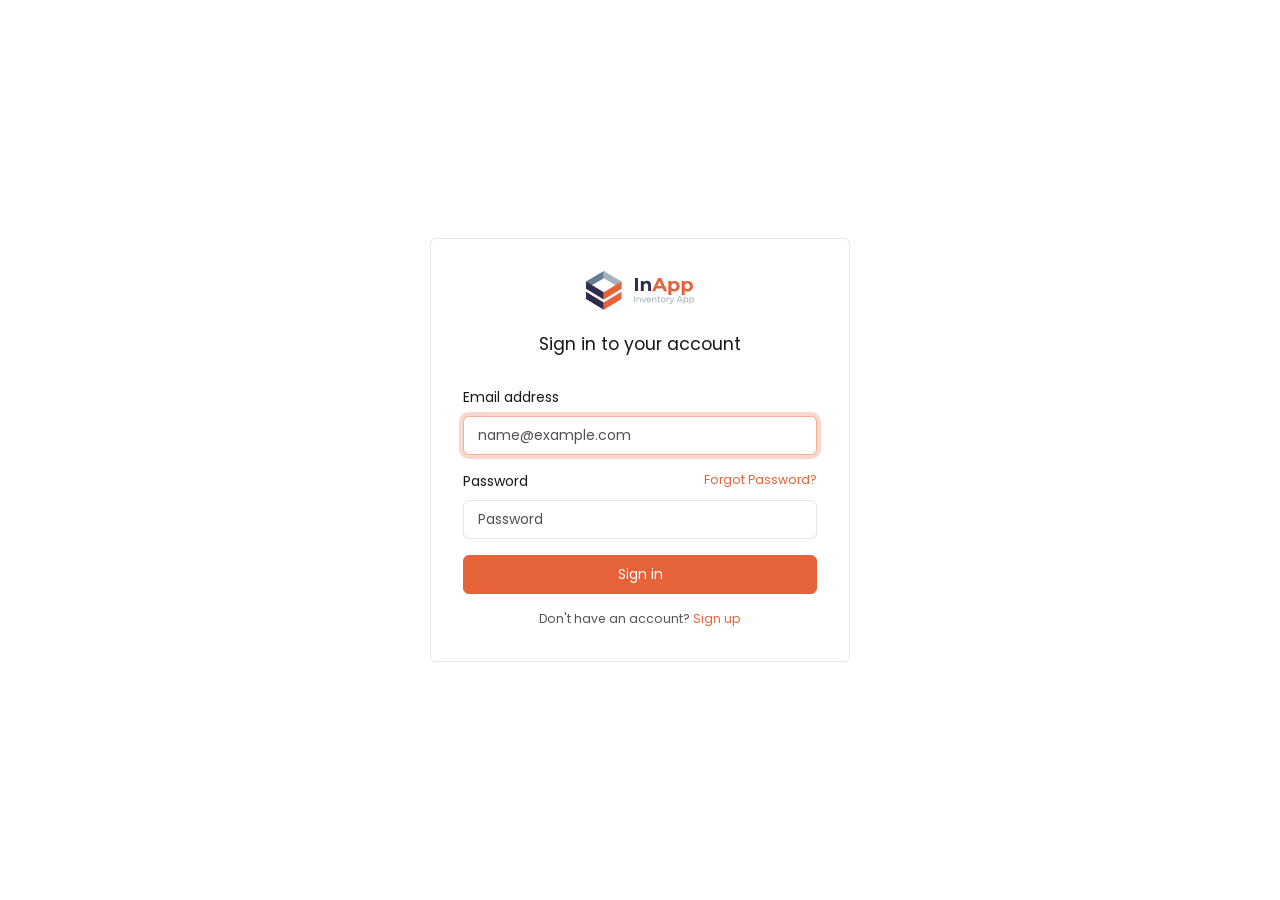
==== View/IniciarSesion.html @ 698fd73e "Creacion de vistas nuevas" ====
<!DOCTYPE html>
<html lang="en">

<head>
  <meta charset="UTF-8" />
  <title>Proyecto Web MN</title>
  <meta name="viewport" content="width=device-width, initial-scale=1">

<link rel="apple-touch-icon" sizes="180x180" href="images/apple-touch-icon.png">
<link rel="icon" type="image/png" sizes="32x32" href="images/favicon-32x32.png">
<link rel="icon" type="image/png" sizes="16x16" href="images/favicon-16x16.png">
<link rel="stylesheet" href="css/main.css">

</head>

<body>
<div class="container d-flex align-items-center justify-content-center min-vh-100">
  <div class="card " style="max-width:420px; width:100%;">
    <div class="card-body p-5">
      <div class="text-center mb-3">
      <a href="index.html" class="mb-4 d-inline-block"><img src="images/logo-icon.svg" alt="" width="36">
      <span class=" ms-2"> <img src="images/logo.svg" alt=""></span>
      </a>
        <h1 class="card-title mb-5 h5">Sign in to your account</h1>

      </div>

      <form class="needs-validation mt-3" novalidate>
        <div class="mb-3">
          <label for="email" class="form-label">Email address</label>
          <input id="email" type="email" class="form-control" placeholder="name@example.com" required 
              autofocus>
        </div>

        <div class="mb-3">
          <label for="password" class="form-label d-flex justify-content-between">
            <span>Password</span>
            <a href="#" class="small link-primary">Forgot Password?</a>
          </label>
          <input id="password" type="password" class="form-control" placeholder="Password" required 
              minlength="6">
        </div>

        <button class="btn btn-primary w-100" type="submit">Sign in</button>
      </form>

      <div class="text-center mt-3 small text-muted">
        Don't have an account? <a href="signup.html"  class="link-primary">Sign up</a>
      </div>
    </div>
  </div>
</div>



  <!-- Bootstrap JS -->
  <script src="js/sidebar.js"></script>



</body>

</html>
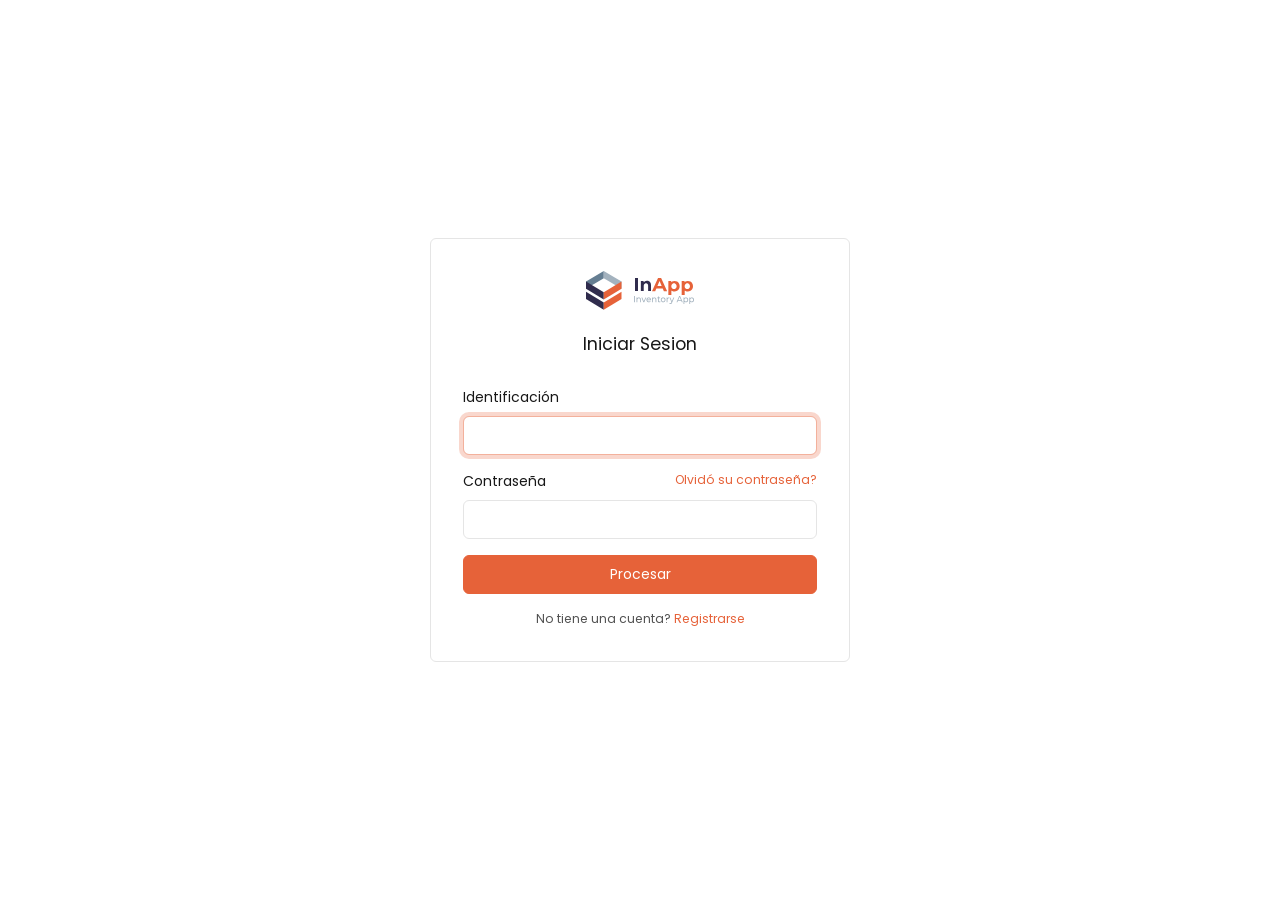
==== commit 15825fad: "Personalizacion de vistas" ====
--- a/View/IniciarSesion.html
+++ b/View/IniciarSesion.html
@@ -21,31 +21,31 @@
       <a href="index.html" class="mb-4 d-inline-block"><img src="images/logo-icon.svg" alt="" width="36">
       <span class=" ms-2"> <img src="images/logo.svg" alt=""></span>
       </a>
-        <h1 class="card-title mb-5 h5">Sign in to your account</h1>
+        <h1 class="card-title mb-5 h5">Iniciar Sesion</h1>
 
       </div>
 
       <form class="needs-validation mt-3" novalidate>
         <div class="mb-3">
-          <label for="email" class="form-label">Email address</label>
-          <input id="email" type="email" class="form-control" placeholder="name@example.com" required 
+          <label for="Identificación" class="form-label">Identificación</label>
+          <input id="Identificación" type="text" class="form-control" required 
               autofocus>
         </div>
 
         <div class="mb-3">
-          <label for="password" class="form-label d-flex justify-content-between">
-            <span>Password</span>
-            <a href="#" class="small link-primary">Forgot Password?</a>
+          <label for="contrasenna" class="form-label d-flex justify-content-between">
+            <span>Contraseña</span>
+            <a href="RecuperarAcceso.html" class="small link-primary">Olvidó su contraseña?</a>
           </label>
-          <input id="password" type="password" class="form-control" placeholder="Password" required 
-              minlength="6">
+          <input id="contrasenna" type="password" class="form-control" required minlength="6"/>
         </div>
 
-        <button class="btn btn-primary w-100" type="submit">Sign in</button>
+        <button class="btn btn-primary w-100" type="submit">Procesar</button>
       </form>
 
       <div class="text-center mt-3 small text-muted">
-        Don't have an account? <a href="signup.html"  class="link-primary">Sign up</a>
+        No tiene una cuenta? 
+        <a href="RegistrarUsuario.html"  class="link-primary">Registrarse</a>
       </div>
     </div>
   </div>
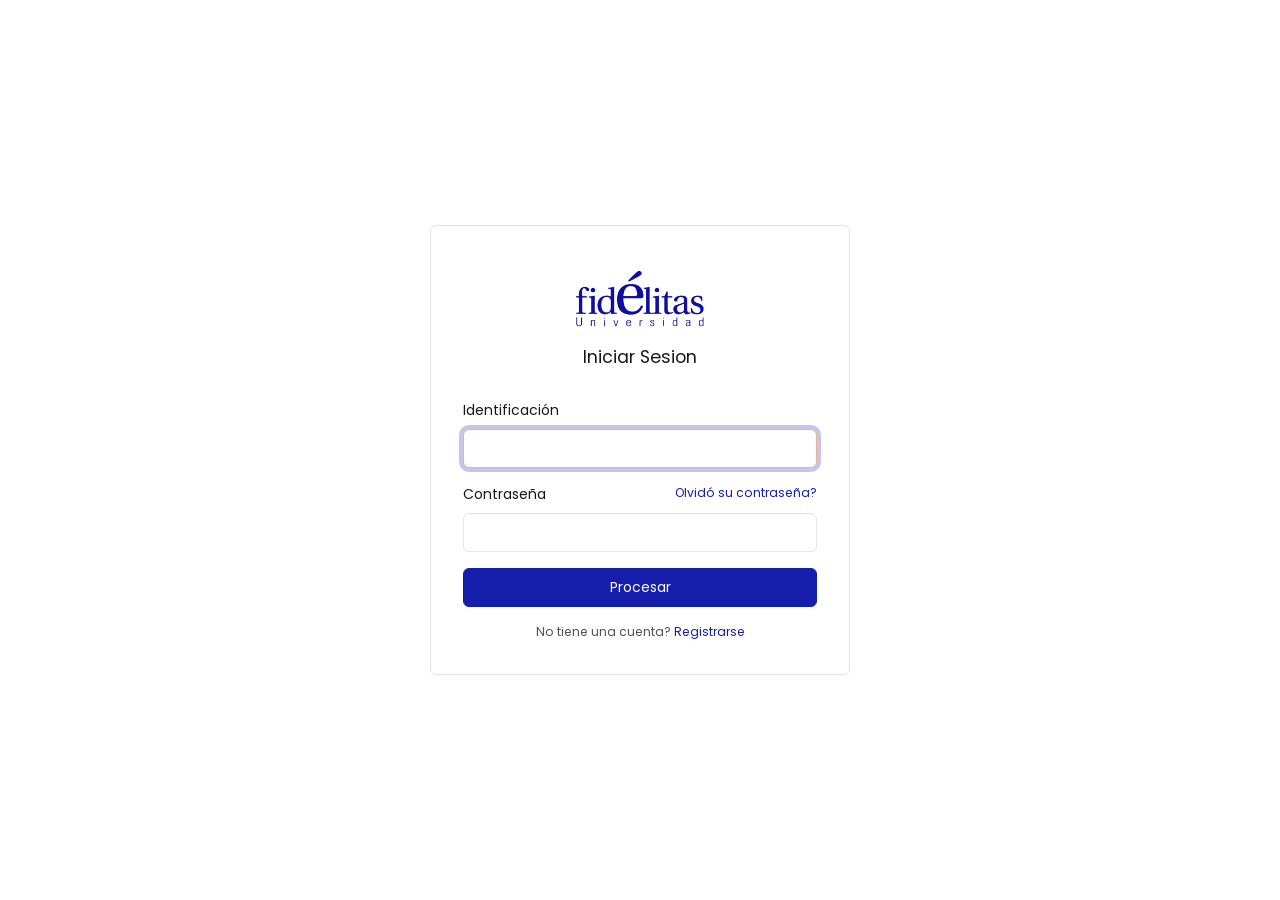
==== commit 008a52d2: "Se cambian imagenes y colores" ====
--- a/View/IniciarSesion.html
+++ b/View/IniciarSesion.html
@@ -6,9 +6,9 @@
   <title>Proyecto Web MN</title>
   <meta name="viewport" content="width=device-width, initial-scale=1">
 
-<link rel="apple-touch-icon" sizes="180x180" href="images/apple-touch-icon.png">
-<link rel="icon" type="image/png" sizes="32x32" href="images/favicon-32x32.png">
-<link rel="icon" type="image/png" sizes="16x16" href="images/favicon-16x16.png">
+<link rel="apple-touch-icon" sizes="180x180" href="images/logo-fidelitas.png">
+<link rel="icon" type="image/png" sizes="32x32" href="images/logo-fidelitas.png">
+<link rel="icon" type="image/png" sizes="16x16" href="images/logo-fidelitas.png">
 <link rel="stylesheet" href="css/main.css">
 
 </head>
@@ -18,8 +18,8 @@
   <div class="card " style="max-width:420px; width:100%;">
     <div class="card-body p-5">
       <div class="text-center mb-3">
-      <a href="index.html" class="mb-4 d-inline-block"><img src="images/logo-icon.svg" alt="" width="36">
-      <span class=" ms-2"> <img src="images/logo.svg" alt=""></span>
+      <a href="index.html" class="mb-2 d-inline-block"><img src="images/logo-fidelitas.png" alt="" 
+        width="130">
       </a>
         <h1 class="card-title mb-5 h5">Iniciar Sesion</h1>
 
--- a/View/css/main.css
+++ b/View/css/main.css
@@ -1,8 +1,51748 @@
-@charset "UTF-8";@import"https://fonts.googleapis.com/css2?family=Poppins:ital,wght@0,100;0,200;0,300;0,400;0,500;0,600;0,700;0,800;0,900;1,100;1,200;1,300;1,400;1,500;1,600;1,700;1,800;1,900&display=swap";/*!
+@charset "UTF-8";
+@import"https://fonts.googleapis.com/css2?family=Poppins:ital,wght@0,100;0,200;0,300;0,400;0,500;0,600;0,700;0,800;0,900;1,100;1,200;1,300;1,400;1,500;1,600;1,700;1,800;1,900&display=swap";
+
+/*!
  * Tabler Icons 3.35.0 by tabler - https://tabler.io
  * License - https://github.com/tabler/tabler-icons/blob/master/LICENSE
- */@font-face{font-family:tabler-icons;font-style:normal;font-weight:400;src:url(/inapp/assets/tabler-icons.woff2?v3.35.0) format("woff2"),url(/inapp/assets/tabler-icons.woff?) format("woff"),url(/inapp/assets/tabler-icons.ttf?v3.35.0) format("truetype")}.ti{font-family:tabler-icons!important;speak:none;font-style:normal;font-weight:400;font-variant:normal;text-transform:none;line-height:1;-webkit-font-smoothing:antialiased;-moz-osx-font-smoothing:grayscale}.ti-a-b:before{content:""}.ti-a-b-2:before{content:""}.ti-a-b-off:before{content:""}.ti-abacus:before{content:""}.ti-abacus-off:before{content:""}.ti-abc:before{content:""}.ti-access-point:before{content:""}.ti-access-point-off:before{content:""}.ti-accessible:before{content:""}.ti-accessible-filled:before{content:""}.ti-accessible-off:before{content:""}.ti-activity:before{content:""}.ti-activity-heartbeat:before{content:""}.ti-ad:before{content:""}.ti-ad-2:before{content:""}.ti-ad-circle:before{content:""}.ti-ad-circle-filled:before{content:""}.ti-ad-circle-off:before{content:""}.ti-ad-filled:before{content:""}.ti-ad-off:before{content:""}.ti-address-book:before{content:""}.ti-address-book-off:before{content:""}.ti-adjustments:before{content:""}.ti-adjustments-alt:before{content:""}.ti-adjustments-bolt:before{content:""}.ti-adjustments-cancel:before{content:""}.ti-adjustments-check:before{content:""}.ti-adjustments-code:before{content:""}.ti-adjustments-cog:before{content:""}.ti-adjustments-dollar:before{content:""}.ti-adjustments-down:before{content:""}.ti-adjustments-exclamation:before{content:""}.ti-adjustments-filled:before{content:""}.ti-adjustments-heart:before{content:""}.ti-adjustments-horizontal:before{content:""}.ti-adjustments-minus:before{content:""}.ti-adjustments-off:before{content:""}.ti-adjustments-pause:before{content:""}.ti-adjustments-pin:before{content:""}.ti-adjustments-plus:before{content:""}.ti-adjustments-question:before{content:""}.ti-adjustments-search:before{content:""}.ti-adjustments-share:before{content:""}.ti-adjustments-spark:before{content:"ﾾ"}.ti-adjustments-star:before{content:""}.ti-adjustments-up:before{content:""}.ti-adjustments-x:before{content:""}.ti-aerial-lift:before{content:""}.ti-aerial-lift-filled:before{content:"𐄁"}.ti-affiliate:before{content:""}.ti-affiliate-filled:before{content:""}.ti-ai:before{content:"ﻧ"}.ti-air-balloon:before{content:""}.ti-air-balloon-filled:before{content:"𐄀"}.ti-air-conditioning:before{content:""}.ti-air-conditioning-disabled:before{content:""}.ti-air-traffic-control:before{content:"ﬁ"}.ti-alarm:before{content:""}.ti-alarm-average:before{content:"ﲞ"}.ti-alarm-filled:before{content:""}.ti-alarm-minus:before{content:""}.ti-alarm-minus-filled:before{content:""}.ti-alarm-off:before{content:""}.ti-alarm-plus:before{content:""}.ti-alarm-plus-filled:before{content:""}.ti-alarm-smoke:before{content:"𐂶"}.ti-alarm-snooze:before{content:""}.ti-alarm-snooze-filled:before{content:""}.ti-album:before{content:""}.ti-album-off:before{content:""}.ti-alert-circle:before{content:""}.ti-alert-circle-filled:before{content:""}.ti-alert-circle-off:before{content:"ﱥ"}.ti-alert-hexagon:before{content:""}.ti-alert-hexagon-filled:before{content:"勤"}.ti-alert-hexagon-off:before{content:"ﱦ"}.ti-alert-octagon:before{content:""}.ti-alert-octagon-filled:before{content:""}.ti-alert-small:before{content:""}.ti-alert-small-off:before{content:"ﱧ"}.ti-alert-square:before{content:""}.ti-alert-square-filled:before{content:"卑"}.ti-alert-square-rounded:before{content:""}.ti-alert-square-rounded-filled:before{content:"喝"}.ti-alert-square-rounded-off:before{content:"ﱨ"}.ti-alert-triangle:before{content:""}.ti-alert-triangle-filled:before{content:""}.ti-alert-triangle-off:before{content:"ﱩ"}.ti-alien:before{content:""}.ti-alien-filled:before{content:""}.ti-align-box-bottom-center:before{content:""}.ti-align-box-bottom-center-filled:before{content:""}.ti-align-box-bottom-left:before{content:""}.ti-align-box-bottom-left-filled:before{content:""}.ti-align-box-bottom-right:before{content:""}.ti-align-box-bottom-right-filled:before{content:""}.ti-align-box-center-bottom:before{content:"頋"}.ti-align-box-center-middle:before{content:""}.ti-align-box-center-middle-filled:before{content:""}.ti-align-box-center-stretch:before{content:"頻"}.ti-align-box-center-top:before{content:"鬒"}.ti-align-box-left-bottom:before{content:""}.ti-align-box-left-bottom-filled:before{content:""}.ti-align-box-left-middle:before{content:""}.ti-align-box-left-middle-filled:before{content:""}.ti-align-box-left-stretch:before{content:"龜"}.ti-align-box-left-top:before{content:""}.ti-align-box-left-top-filled:before{content:""}.ti-align-box-right-bottom:before{content:""}.ti-align-box-right-bottom-filled:before{content:""}.ti-align-box-right-middle:before{content:""}.ti-align-box-right-middle-filled:before{content:""}.ti-align-box-right-stretch:before{content:"𢡊"}.ti-align-box-right-top:before{content:""}.ti-align-box-right-top-filled:before{content:""}.ti-align-box-top-center:before{content:""}.ti-align-box-top-center-filled:before{content:""}.ti-align-box-top-left:before{content:""}.ti-align-box-top-left-filled:before{content:""}.ti-align-box-top-right:before{content:""}.ti-align-box-top-right-filled:before{content:""}.ti-align-center:before{content:""}.ti-align-justified:before{content:""}.ti-align-left:before{content:""}.ti-align-left-2:before{content:"＀"}.ti-align-right:before{content:""}.ti-align-right-2:before{content:"\feff"}.ti-alpha:before{content:""}.ti-alphabet-arabic:before{content:"Ｏ"}.ti-alphabet-bangla:before{content:"Ｎ"}.ti-alphabet-cyrillic:before{content:""}.ti-alphabet-greek:before{content:""}.ti-alphabet-hebrew:before{content:"Ｍ"}.ti-alphabet-korean:before{content:"Ｌ"}.ti-alphabet-latin:before{content:""}.ti-alphabet-thai:before{content:"Ｋ"}.ti-alt:before{content:"ﱔ"}.ti-ambulance:before{content:""}.ti-ampersand:before{content:""}.ti-analyze:before{content:""}.ti-analyze-filled:before{content:""}.ti-analyze-off:before{content:""}.ti-anchor:before{content:""}.ti-anchor-off:before{content:""}.ti-angle:before{content:""}.ti-ankh:before{content:""}.ti-antenna:before{content:""}.ti-antenna-bars-1:before{content:""}.ti-antenna-bars-2:before{content:""}.ti-antenna-bars-3:before{content:""}.ti-antenna-bars-4:before{content:""}.ti-antenna-bars-5:before{content:""}.ti-antenna-bars-off:before{content:""}.ti-antenna-off:before{content:""}.ti-aperture:before{content:""}.ti-aperture-off:before{content:""}.ti-api:before{content:""}.ti-api-app:before{content:""}.ti-api-app-off:before{content:""}.ti-api-off:before{content:""}.ti-app-window:before{content:""}.ti-app-window-filled:before{content:""}.ti-apple:before{content:""}.ti-apple-filled:before{content:"𐀗"}.ti-apps:before{content:""}.ti-apps-filled:before{content:""}.ti-apps-off:before{content:""}.ti-archery-arrow:before{content:"ﱕ"}.ti-archive:before{content:""}.ti-archive-filled:before{content:"廒"}.ti-archive-off:before{content:""}.ti-armchair:before{content:""}.ti-armchair-2:before{content:""}.ti-armchair-2-off:before{content:""}.ti-armchair-off:before{content:""}.ti-arrow-autofit-content:before{content:""}.ti-arrow-autofit-content-filled:before{content:""}.ti-arrow-autofit-down:before{content:""}.ti-arrow-autofit-down-filled:before{content:"𐄓"}.ti-arrow-autofit-height:before{content:""}.ti-arrow-autofit-height-filled:before{content:"𐄒"}.ti-arrow-autofit-left:before{content:""}.ti-arrow-autofit-left-filled:before{content:"𐄑"}.ti-arrow-autofit-right:before{content:""}.ti-arrow-autofit-right-filled:before{content:"𐄐"}.ti-arrow-autofit-up:before{content:""}.ti-arrow-autofit-up-filled:before{content:"𐄏"}.ti-arrow-autofit-width:before{content:""}.ti-arrow-autofit-width-filled:before{content:"𐄎"}.ti-arrow-back:before{content:""}.ti-arrow-back-up:before{content:""}.ti-arrow-back-up-double:before{content:"溺"}.ti-arrow-badge-down:before{content:""}.ti-arrow-badge-down-filled:before{content:""}.ti-arrow-badge-left:before{content:""}.ti-arrow-badge-left-filled:before{content:""}.ti-arrow-badge-right:before{content:""}.ti-arrow-badge-right-filled:before{content:""}.ti-arrow-badge-up:before{content:""}.ti-arrow-badge-up-filled:before{content:""}.ti-arrow-bar-both:before{content:"﫝"}.ti-arrow-bar-down:before{content:""}.ti-arrow-bar-left:before{content:""}.ti-arrow-bar-right:before{content:""}.ti-arrow-bar-to-down:before{content:""}.ti-arrow-bar-to-down-dashed:before{content:"𐅤"}.ti-arrow-bar-to-left:before{content:""}.ti-arrow-bar-to-left-dashed:before{content:"𐅣"}.ti-arrow-bar-to-right:before{content:""}.ti-arrow-bar-to-right-dashed:before{content:"𐅢"}.ti-arrow-bar-to-up:before{content:""}.ti-arrow-bar-to-up-dashed:before{content:"𐅡"}.ti-arrow-bar-up:before{content:""}.ti-arrow-bear-left:before{content:""}.ti-arrow-bear-left-2:before{content:""}.ti-arrow-bear-right:before{content:""}.ti-arrow-bear-right-2:before{content:""}.ti-arrow-big-down:before{content:""}.ti-arrow-big-down-filled:before{content:""}.ti-arrow-big-down-line:before{content:""}.ti-arrow-big-down-line-filled:before{content:""}.ti-arrow-big-down-lines:before{content:""}.ti-arrow-big-down-lines-filled:before{content:""}.ti-arrow-big-left:before{content:""}.ti-arrow-big-left-filled:before{content:""}.ti-arrow-big-left-line:before{content:""}.ti-arrow-big-left-line-filled:before{content:""}.ti-arrow-big-left-lines:before{content:""}.ti-arrow-big-left-lines-filled:before{content:""}.ti-arrow-big-right:before{content:""}.ti-arrow-big-right-filled:before{content:""}.ti-arrow-big-right-line:before{content:""}.ti-arrow-big-right-line-filled:before{content:""}.ti-arrow-big-right-lines:before{content:""}.ti-arrow-big-right-lines-filled:before{content:""}.ti-arrow-big-up:before{content:""}.ti-arrow-big-up-filled:before{content:""}.ti-arrow-big-up-line:before{content:""}.ti-arrow-big-up-line-filled:before{content:""}.ti-arrow-big-up-lines:before{content:""}.ti-arrow-big-up-lines-filled:before{content:""}.ti-arrow-bounce:before{content:""}.ti-arrow-capsule:before{content:"﫞"}.ti-arrow-curve-left:before{content:""}.ti-arrow-curve-right:before{content:""}.ti-arrow-down:before{content:""}.ti-arrow-down-bar:before{content:""}.ti-arrow-down-circle:before{content:""}.ti-arrow-down-circle-filled:before{content:"𐀻"}.ti-arrow-down-dashed:before{content:"𐁪"}.ti-arrow-down-from-arc:before{content:"ﶆ"}.ti-arrow-down-left:before{content:""}.ti-arrow-down-left-circle:before{content:""}.ti-arrow-down-rhombus:before{content:""}.ti-arrow-down-rhombus-filled:before{content:"𐀺"}.ti-arrow-down-right:before{content:""}.ti-arrow-down-right-circle:before{content:""}.ti-arrow-down-square:before{content:""}.ti-arrow-down-square-filled:before{content:"𐀹"}.ti-arrow-down-tail:before{content:""}.ti-arrow-down-to-arc:before{content:"ﶇ"}.ti-arrow-elbow-left:before{content:"吝"}.ti-arrow-elbow-right:before{content:"燐"}.ti-arrow-fork:before{content:""}.ti-arrow-forward:before{content:""}.ti-arrow-forward-up:before{content:""}.ti-arrow-forward-up-double:before{content:"璘"}.ti-arrow-guide:before{content:""}.ti-arrow-guide-filled:before{content:"𐀸"}.ti-arrow-iteration:before{content:""}.ti-arrow-left:before{content:""}.ti-arrow-left-bar:before{content:""}.ti-arrow-left-circle:before{content:""}.ti-arrow-left-circle-filled:before{content:"𐀷"}.ti-arrow-left-dashed:before{content:"𐁩"}.ti-arrow-left-from-arc:before{content:"ﶈ"}.ti-arrow-left-rhombus:before{content:""}.ti-arrow-left-rhombus-filled:before{content:"𐀶"}.ti-arrow-left-right:before{content:""}.ti-arrow-left-square:before{content:""}.ti-arrow-left-square-filled:before{content:"𐀵"}.ti-arrow-left-tail:before{content:""}.ti-arrow-left-to-arc:before{content:"ﶉ"}.ti-arrow-loop-left:before{content:""}.ti-arrow-loop-left-2:before{content:""}.ti-arrow-loop-right:before{content:""}.ti-arrow-loop-right-2:before{content:""}.ti-arrow-merge:before{content:""}.ti-arrow-merge-alt-left:before{content:"ﲟ"}.ti-arrow-merge-alt-right:before{content:"ﲠ"}.ti-arrow-merge-both:before{content:""}.ti-arrow-merge-left:before{content:""}.ti-arrow-merge-right:before{content:""}.ti-arrow-move-down:before{content:""}.ti-arrow-move-down-filled:before{content:"𐀴"}.ti-arrow-move-left:before{content:""}.ti-arrow-move-left-filled:before{content:"𐀳"}.ti-arrow-move-right:before{content:""}.ti-arrow-move-right-filled:before{content:"𐀲"}.ti-arrow-move-up:before{content:""}.ti-arrow-move-up-filled:before{content:"𐀱"}.ti-arrow-narrow-down:before{content:""}.ti-arrow-narrow-down-dashed:before{content:"𐁨"}.ti-arrow-narrow-left:before{content:""}.ti-arrow-narrow-left-dashed:before{content:"𐁧"}.ti-arrow-narrow-right:before{content:""}.ti-arrow-narrow-right-dashed:before{content:"𐁦"}.ti-arrow-narrow-up:before{content:""}.ti-arrow-narrow-up-dashed:before{content:"𐁥"}.ti-arrow-ramp-left:before{content:""}.ti-arrow-ramp-left-2:before{content:""}.ti-arrow-ramp-left-3:before{content:""}.ti-arrow-ramp-right:before{content:""}.ti-arrow-ramp-right-2:before{content:""}.ti-arrow-ramp-right-3:before{content:""}.ti-arrow-right:before{content:""}.ti-arrow-right-bar:before{content:""}.ti-arrow-right-circle:before{content:""}.ti-arrow-right-circle-filled:before{content:"𐀰"}.ti-arrow-right-dashed:before{content:"𐁤"}.ti-arrow-right-from-arc:before{content:"ﶊ"}.ti-arrow-right-rhombus:before{content:""}.ti-arrow-right-rhombus-filled:before{content:"𐀯"}.ti-arrow-right-square:before{content:""}.ti-arrow-right-square-filled:before{content:"𐀮"}.ti-arrow-right-tail:before{content:""}.ti-arrow-right-to-arc:before{content:"ﶋ"}.ti-arrow-rotary-first-left:before{content:""}.ti-arrow-rotary-first-right:before{content:""}.ti-arrow-rotary-last-left:before{content:""}.ti-arrow-rotary-last-right:before{content:""}.ti-arrow-rotary-left:before{content:""}.ti-arrow-rotary-right:before{content:""}.ti-arrow-rotary-straight:before{content:""}.ti-arrow-roundabout-left:before{content:""}.ti-arrow-roundabout-right:before{content:""}.ti-arrow-sharp-turn-left:before{content:""}.ti-arrow-sharp-turn-right:before{content:""}.ti-arrow-up:before{content:""}.ti-arrow-up-bar:before{content:""}.ti-arrow-up-circle:before{content:""}.ti-arrow-up-circle-filled:before{content:"𐀭"}.ti-arrow-up-dashed:before{content:"𐁣"}.ti-arrow-up-from-arc:before{content:"ﶌ"}.ti-arrow-up-left:before{content:""}.ti-arrow-up-left-circle:before{content:""}.ti-arrow-up-rhombus:before{content:""}.ti-arrow-up-rhombus-filled:before{content:"𐀬"}.ti-arrow-up-right:before{content:""}.ti-arrow-up-right-circle:before{content:""}.ti-arrow-up-square:before{content:""}.ti-arrow-up-square-filled:before{content:"𐀫"}.ti-arrow-up-tail:before{content:""}.ti-arrow-up-to-arc:before{content:"ﶍ"}.ti-arrow-wave-left-down:before{content:""}.ti-arrow-wave-left-up:before{content:""}.ti-arrow-wave-right-down:before{content:""}.ti-arrow-wave-right-up:before{content:""}.ti-arrow-zig-zag:before{content:""}.ti-arrows-cross:before{content:""}.ti-arrows-diagonal:before{content:""}.ti-arrows-diagonal-2:before{content:""}.ti-arrows-diagonal-minimize:before{content:""}.ti-arrows-diagonal-minimize-2:before{content:""}.ti-arrows-diff:before{content:""}.ti-arrows-double-ne-sw:before{content:""}.ti-arrows-double-nw-se:before{content:""}.ti-arrows-double-se-nw:before{content:""}.ti-arrows-double-sw-ne:before{content:""}.ti-arrows-down:before{content:""}.ti-arrows-down-up:before{content:""}.ti-arrows-exchange:before{content:""}.ti-arrows-exchange-2:before{content:""}.ti-arrows-horizontal:before{content:""}.ti-arrows-join:before{content:""}.ti-arrows-join-2:before{content:""}.ti-arrows-left:before{content:""}.ti-arrows-left-down:before{content:""}.ti-arrows-left-right:before{content:""}.ti-arrows-maximize:before{content:""}.ti-arrows-minimize:before{content:""}.ti-arrows-move:before{content:""}.ti-arrows-move-horizontal:before{content:""}.ti-arrows-move-vertical:before{content:""}.ti-arrows-random:before{content:""}.ti-arrows-right:before{content:""}.ti-arrows-right-down:before{content:""}.ti-arrows-right-left:before{content:""}.ti-arrows-shuffle:before{content:""}.ti-arrows-shuffle-2:before{content:""}.ti-arrows-sort:before{content:""}.ti-arrows-split:before{content:""}.ti-arrows-split-2:before{content:""}.ti-arrows-transfer-down:before{content:""}.ti-arrows-transfer-up:before{content:""}.ti-arrows-transfer-up-down:before{content:"ﾬ"}.ti-arrows-up:before{content:""}.ti-arrows-up-down:before{content:""}.ti-arrows-up-left:before{content:""}.ti-arrows-up-right:before{content:""}.ti-arrows-vertical:before{content:""}.ti-artboard:before{content:""}.ti-artboard-filled:before{content:"廙"}.ti-artboard-off:before{content:""}.ti-article:before{content:""}.ti-article-filled:before{content:""}.ti-article-off:before{content:""}.ti-aspect-ratio:before{content:""}.ti-aspect-ratio-filled:before{content:""}.ti-aspect-ratio-off:before{content:""}.ti-assembly:before{content:""}.ti-assembly-filled:before{content:"ﺞ"}.ti-assembly-off:before{content:""}.ti-asset:before{content:""}.ti-asset-filled:before{content:"ﺝ"}.ti-asterisk:before{content:""}.ti-asterisk-simple:before{content:""}.ti-at:before{content:""}.ti-at-off:before{content:""}.ti-atom:before{content:""}.ti-atom-2:before{content:""}.ti-atom-2-filled:before{content:""}.ti-atom-off:before{content:""}.ti-augmented-reality:before{content:""}.ti-augmented-reality-2:before{content:""}.ti-augmented-reality-off:before{content:""}.ti-auth-2fa:before{content:""}.ti-automatic-gearbox:before{content:"ﲉ"}.ti-automatic-gearbox-filled:before{content:"𐀪"}.ti-automation:before{content:"ﻸ"}.ti-avocado:before{content:"ﶎ"}.ti-award:before{content:""}.ti-award-filled:before{content:""}.ti-award-off:before{content:""}.ti-axe:before{content:""}.ti-axis-x:before{content:""}.ti-axis-y:before{content:""}.ti-baby-bottle:before{content:""}.ti-baby-carriage:before{content:""}.ti-baby-carriage-filled:before{content:"ﺜ"}.ti-background:before{content:"ﴬ"}.ti-backhoe:before{content:""}.ti-backpack:before{content:""}.ti-backpack-off:before{content:""}.ti-backslash:before{content:"調"}.ti-backspace:before{content:""}.ti-backspace-filled:before{content:""}.ti-badge:before{content:""}.ti-badge-2k:before{content:"𐂵"}.ti-badge-3d:before{content:""}.ti-badge-3d-filled:before{content:"ﺛ"}.ti-badge-3k:before{content:"𐂴"}.ti-badge-4k:before{content:""}.ti-badge-4k-filled:before{content:"ﺚ"}.ti-badge-5k:before{content:"𐂳"}.ti-badge-8k:before{content:""}.ti-badge-8k-filled:before{content:"ﺙ"}.ti-badge-ad:before{content:""}.ti-badge-ad-filled:before{content:"ﺘ"}.ti-badge-ad-off:before{content:"ﶏ"}.ti-badge-ar:before{content:""}.ti-badge-ar-filled:before{content:"ﺗ"}.ti-badge-cc:before{content:""}.ti-badge-cc-filled:before{content:"ﺖ"}.ti-badge-filled:before{content:""}.ti-badge-hd:before{content:""}.ti-badge-hd-filled:before{content:"ﺕ"}.ti-badge-off:before{content:""}.ti-badge-sd:before{content:""}.ti-badge-sd-filled:before{content:"ﺔ"}.ti-badge-tm:before{content:""}.ti-badge-tm-filled:before{content:"ﺓ"}.ti-badge-vo:before{content:""}.ti-badge-vo-filled:before{content:"ﺒ"}.ti-badge-vr:before{content:""}.ti-badge-vr-filled:before{content:"ﺑ"}.ti-badge-wc:before{content:""}.ti-badge-wc-filled:before{content:"ﺐ"}.ti-badges:before{content:""}.ti-badges-filled:before{content:""}.ti-badges-off:before{content:""}.ti-baguette:before{content:""}.ti-ball-american-football:before{content:""}.ti-ball-american-football-off:before{content:""}.ti-ball-baseball:before{content:""}.ti-ball-basketball:before{content:""}.ti-ball-bowling:before{content:""}.ti-ball-football:before{content:""}.ti-ball-football-off:before{content:""}.ti-ball-tennis:before{content:""}.ti-ball-volleyball:before{content:""}.ti-balloon:before{content:""}.ti-balloon-filled:before{content:"彩"}.ti-balloon-off:before{content:""}.ti-ballpen:before{content:""}.ti-ballpen-filled:before{content:"徭"}.ti-ballpen-off:before{content:""}.ti-ban:before{content:""}.ti-bandage:before{content:""}.ti-bandage-filled:before{content:""}.ti-bandage-off:before{content:""}.ti-barbell:before{content:""}.ti-barbell-filled:before{content:"ﺏ"}.ti-barbell-off:before{content:""}.ti-barcode:before{content:""}.ti-barcode-off:before{content:""}.ti-barrel:before{content:""}.ti-barrel-off:before{content:""}.ti-barrier-block:before{content:""}.ti-barrier-block-filled:before{content:"ﺎ"}.ti-barrier-block-off:before{content:""}.ti-baseline:before{content:""}.ti-baseline-density-large:before{content:"藺"}.ti-baseline-density-medium:before{content:"隣"}.ti-baseline-density-small:before{content:"鱗"}.ti-basket:before{content:""}.ti-basket-bolt:before{content:"ףּ"}.ti-basket-cancel:before{content:"פּ"}.ti-basket-check:before{content:"﭅"}.ti-basket-code:before{content:"צּ"}.ti-basket-cog:before{content:"קּ"}.ti-basket-discount:before{content:"רּ"}.ti-basket-dollar:before{content:"שּ"}.ti-basket-down:before{content:"תּ"}.ti-basket-exclamation:before{content:"וֹ"}.ti-basket-filled:before{content:""}.ti-basket-heart:before{content:"בֿ"}.ti-basket-minus:before{content:"כֿ"}.ti-basket-off:before{content:""}.ti-basket-pause:before{content:"פֿ"}.ti-basket-pin:before{content:"ﭏ"}.ti-basket-plus:before{content:"ﭐ"}.ti-basket-question:before{content:"ﭑ"}.ti-basket-search:before{content:"ﭒ"}.ti-basket-share:before{content:"ﭓ"}.ti-basket-star:before{content:"ﭔ"}.ti-basket-up:before{content:"ﭕ"}.ti-basket-x:before{content:"ﭖ"}.ti-bat:before{content:""}.ti-bath:before{content:""}.ti-bath-filled:before{content:""}.ti-bath-off:before{content:""}.ti-battery:before{content:""}.ti-battery-1:before{content:""}.ti-battery-1-filled:before{content:""}.ti-battery-2:before{content:""}.ti-battery-2-filled:before{content:""}.ti-battery-3:before{content:""}.ti-battery-3-filled:before{content:""}.ti-battery-4:before{content:""}.ti-battery-4-filled:before{content:""}.ti-battery-automotive:before{content:""}.ti-battery-automotive-filled:before{content:"𐀩"}.ti-battery-charging:before{content:""}.ti-battery-charging-2:before{content:""}.ti-battery-eco:before{content:""}.ti-battery-exclamation:before{content:"＝"}.ti-battery-filled:before{content:""}.ti-battery-off:before{content:""}.ti-battery-spark:before{content:"ﾽ"}.ti-battery-vertical:before{content:"３"}.ti-battery-vertical-1:before{content:"＜"}.ti-battery-vertical-1-filled:before{content:"𐀨"}.ti-battery-vertical-2:before{content:"；"}.ti-battery-vertical-2-filled:before{content:"𐀧"}.ti-battery-vertical-3:before{content:"："}.ti-battery-vertical-3-filled:before{content:"𐀦"}.ti-battery-vertical-4:before{content:"９"}.ti-battery-vertical-4-filled:before{content:"𐀥"}.ti-battery-vertical-charging:before{content:"７"}.ti-battery-vertical-charging-2:before{content:"８"}.ti-battery-vertical-eco:before{content:"６"}.ti-battery-vertical-exclamation:before{content:"５"}.ti-battery-vertical-filled:before{content:"𐀤"}.ti-battery-vertical-off:before{content:"４"}.ti-beach:before{content:""}.ti-beach-off:before{content:""}.ti-bed:before{content:""}.ti-bed-filled:before{content:""}.ti-bed-flat:before{content:"ﲡ"}.ti-bed-flat-filled:before{content:"ﺍ"}.ti-bed-off:before{content:""}.ti-beer:before{content:""}.ti-beer-filled:before{content:""}.ti-beer-off:before{content:""}.ti-bell:before{content:""}.ti-bell-bolt:before{content:""}.ti-bell-cancel:before{content:""}.ti-bell-check:before{content:""}.ti-bell-code:before{content:""}.ti-bell-cog:before{content:""}.ti-bell-dollar:before{content:""}.ti-bell-down:before{content:""}.ti-bell-exclamation:before{content:""}.ti-bell-filled:before{content:""}.ti-bell-heart:before{content:""}.ti-bell-minus:before{content:""}.ti-bell-minus-filled:before{content:""}.ti-bell-off:before{content:""}.ti-bell-pause:before{content:""}.ti-bell-pin:before{content:""}.ti-bell-plus:before{content:""}.ti-bell-plus-filled:before{content:""}.ti-bell-question:before{content:""}.ti-bell-ringing:before{content:""}.ti-bell-ringing-2:before{content:""}.ti-bell-ringing-2-filled:before{content:""}.ti-bell-ringing-filled:before{content:""}.ti-bell-school:before{content:""}.ti-bell-search:before{content:""}.ti-bell-share:before{content:""}.ti-bell-star:before{content:""}.ti-bell-up:before{content:""}.ti-bell-x:before{content:""}.ti-bell-x-filled:before{content:""}.ti-bell-z:before{content:""}.ti-bell-z-filled:before{content:""}.ti-beta:before{content:""}.ti-bible:before{content:""}.ti-bike:before{content:""}.ti-bike-filled:before{content:"𐀣"}.ti-bike-off:before{content:""}.ti-binary:before{content:""}.ti-binary-off:before{content:""}.ti-binary-tree:before{content:""}.ti-binary-tree-2:before{content:""}.ti-binary-tree-2-filled:before{content:"･"}.ti-binary-tree-filled:before{content:"､"}.ti-binoculars:before{content:"﻾"}.ti-binoculars-filled:before{content:"＋"}.ti-biohazard:before{content:""}.ti-biohazard-filled:before{content:"ﺌ"}.ti-biohazard-off:before{content:""}.ti-blade:before{content:""}.ti-blade-filled:before{content:""}.ti-bleach:before{content:""}.ti-bleach-chlorine:before{content:""}.ti-bleach-no-chlorine:before{content:""}.ti-bleach-off:before{content:""}.ti-blend-mode:before{content:"ﺰ"}.ti-blender:before{content:"ﲢ"}.ti-blender-filled:before{content:"𐀢"}.ti-blob:before{content:"ﺯ"}.ti-blob-filled:before{content:"ﺱ"}.ti-blockquote:before{content:""}.ti-blocks:before{content:"𐂲"}.ti-bluetooth:before{content:""}.ti-bluetooth-connected:before{content:""}.ti-bluetooth-off:before{content:""}.ti-bluetooth-x:before{content:""}.ti-blur:before{content:""}.ti-blur-off:before{content:""}.ti-bmp:before{content:""}.ti-body-scan:before{content:"ﲣ"}.ti-bold:before{content:""}.ti-bold-off:before{content:""}.ti-bolt:before{content:""}.ti-bolt-filled:before{content:"𐀡"}.ti-bolt-off:before{content:""}.ti-bomb:before{content:""}.ti-bomb-filled:before{content:"惘"}.ti-bone:before{content:""}.ti-bone-filled:before{content:"ﺋ"}.ti-bone-off:before{content:""}.ti-bong:before{content:""}.ti-bong-filled:before{content:"𐀠"}.ti-bong-off:before{content:""}.ti-book:before{content:""}.ti-book-2:before{content:""}.ti-book-download:before{content:""}.ti-book-filled:before{content:"慎"}.ti-book-off:before{content:""}.ti-book-upload:before{content:""}.ti-bookmark:before{content:""}.ti-bookmark-ai:before{content:"ﲊ"}.ti-bookmark-edit:before{content:"艹"}.ti-bookmark-filled:before{content:"愈"}.ti-bookmark-minus:before{content:"著"}.ti-bookmark-off:before{content:""}.ti-bookmark-plus:before{content:"褐"}.ti-bookmark-question:before{content:"視"}.ti-bookmarks:before{content:""}.ti-bookmarks-filled:before{content:"ײַ"}.ti-bookmarks-off:before{content:""}.ti-books:before{content:""}.ti-books-off:before{content:""}.ti-boom:before{content:"ﶾ"}.ti-boom-filled:before{content:"ﺊ"}.ti-border-all:before{content:""}.ti-border-bottom:before{content:""}.ti-border-bottom-plus:before{content:"ﶽ"}.ti-border-corner-ios:before{content:"ﶘ"}.ti-border-corner-pill:before{content:"ﵢ"}.ti-border-corner-rounded:before{content:"ﵣ"}.ti-border-corner-square:before{content:"ﵤ"}.ti-border-corners:before{content:""}.ti-border-horizontal:before{content:""}.ti-border-inner:before{content:""}.ti-border-left:before{content:""}.ti-border-left-plus:before{content:"ﶼ"}.ti-border-none:before{content:""}.ti-border-outer:before{content:""}.ti-border-radius:before{content:""}.ti-border-right:before{content:""}.ti-border-right-plus:before{content:"ﶻ"}.ti-border-sides:before{content:""}.ti-border-style:before{content:""}.ti-border-style-2:before{content:""}.ti-border-top:before{content:""}.ti-border-top-plus:before{content:"ﶺ"}.ti-border-vertical:before{content:""}.ti-bottle:before{content:""}.ti-bottle-filled:before{content:"憎"}.ti-bottle-off:before{content:""}.ti-bounce-left:before{content:""}.ti-bounce-left-filled:before{content:"ﬠ"}.ti-bounce-right:before{content:""}.ti-bounce-right-filled:before{content:"ﬡ"}.ti-bow:before{content:""}.ti-bow-filled:before{content:"ﺉ"}.ti-bowl:before{content:""}.ti-bowl-chopsticks:before{content:"﶐"}.ti-bowl-chopsticks-filled:before{content:"ﺈ"}.ti-bowl-filled:before{content:"ﬢ"}.ti-bowl-spoon:before{content:"﶑"}.ti-bowl-spoon-filled:before{content:"ﺇ"}.ti-bowling:before{content:"𐂱"}.ti-box:before{content:""}.ti-box-align-bottom:before{content:""}.ti-box-align-bottom-filled:before{content:"慠"}.ti-box-align-bottom-left:before{content:""}.ti-box-align-bottom-left-filled:before{content:"懲"}.ti-box-align-bottom-right:before{content:""}.ti-box-align-bottom-right-filled:before{content:"戴"}.ti-box-align-left:before{content:""}.ti-box-align-left-filled:before{content:"揄"}.ti-box-align-right:before{content:""}.ti-box-align-right-filled:before{content:"搜"}.ti-box-align-top:before{content:""}.ti-box-align-top-filled:before{content:"摒"}.ti-box-align-top-left:before{content:""}.ti-box-align-top-left-filled:before{content:"敖"}.ti-box-align-top-right:before{content:""}.ti-box-align-top-right-filled:before{content:"晴"}.ti-box-margin:before{content:""}.ti-box-model:before{content:""}.ti-box-model-2:before{content:""}.ti-box-model-2-off:before{content:""}.ti-box-model-off:before{content:""}.ti-box-multiple:before{content:""}.ti-box-multiple-0:before{content:""}.ti-box-multiple-1:before{content:""}.ti-box-multiple-2:before{content:""}.ti-box-multiple-3:before{content:""}.ti-box-multiple-4:before{content:""}.ti-box-multiple-5:before{content:""}.ti-box-multiple-6:before{content:""}.ti-box-multiple-7:before{content:""}.ti-box-multiple-8:before{content:""}.ti-box-multiple-9:before{content:""}.ti-box-multiple-filled:before{content:"𐀟"}.ti-box-off:before{content:""}.ti-box-padding:before{content:""}.ti-braces:before{content:""}.ti-braces-off:before{content:""}.ti-brackets:before{content:""}.ti-brackets-angle:before{content:"ﲲ"}.ti-brackets-angle-off:before{content:"ﲱ"}.ti-brackets-contain:before{content:""}.ti-brackets-contain-end:before{content:""}.ti-brackets-contain-start:before{content:""}.ti-brackets-off:before{content:""}.ti-braille:before{content:""}.ti-brain:before{content:""}.ti-brand-4chan:before{content:""}.ti-brand-abstract:before{content:""}.ti-brand-adobe:before{content:""}.ti-brand-adobe-after-effect:before{content:"Ｊ"}.ti-brand-adobe-illustrator:before{content:"Ｉ"}.ti-brand-adobe-indesign:before{content:"Ｈ"}.ti-brand-adobe-photoshop:before{content:"Ｇ"}.ti-brand-adobe-premier:before{content:"Ｆ"}.ti-brand-adobe-xd:before{content:"Ｅ"}.ti-brand-adonis-js:before{content:""}.ti-brand-airbnb:before{content:""}.ti-brand-airtable:before{content:""}.ti-brand-algolia:before{content:""}.ti-brand-alipay:before{content:""}.ti-brand-alpine-js:before{content:""}.ti-brand-amazon:before{content:""}.ti-brand-amd:before{content:""}.ti-brand-amie:before{content:"ﾫ"}.ti-brand-amigo:before{content:""}.ti-brand-among-us:before{content:""}.ti-brand-android:before{content:""}.ti-brand-angular:before{content:""}.ti-brand-angular-filled:before{content:"𐂕"}.ti-brand-ansible:before{content:"並"}.ti-brand-ao3:before{content:""}.ti-brand-appgallery:before{content:""}.ti-brand-apple:before{content:""}.ti-brand-apple-arcade:before{content:""}.ti-brand-apple-filled:before{content:"ﵴ"}.ti-brand-apple-news:before{content:"Ｄ"}.ti-brand-apple-podcast:before{content:""}.ti-brand-appstore:before{content:""}.ti-brand-arc:before{content:"ﺮ"}.ti-brand-asana:before{content:""}.ti-brand-astro:before{content:"ﶹ"}.ti-brand-auth0:before{content:"ﲳ"}.ti-brand-aws:before{content:"社"}.ti-brand-azure:before{content:"祉"}.ti-brand-backbone:before{content:""}.ti-brand-badoo:before{content:""}.ti-brand-baidu:before{content:""}.ti-brand-bandcamp:before{content:""}.ti-brand-bandlab:before{content:""}.ti-brand-beats:before{content:""}.ti-brand-bebo:before{content:"ﾪ"}.ti-brand-behance:before{content:""}.ti-brand-bilibili:before{content:""}.ti-brand-binance:before{content:""}.ti-brand-bing:before{content:""}.ti-brand-bitbucket:before{content:""}.ti-brand-bitbucket-filled:before{content:"𐃋"}.ti-brand-blackberry:before{content:""}.ti-brand-blender:before{content:""}.ti-brand-blogger:before{content:""}.ti-brand-bluesky:before{content:"ﵵ"}.ti-brand-booking:before{content:""}.ti-brand-bootstrap:before{content:""}.ti-brand-bulma:before{content:""}.ti-brand-bumble:before{content:""}.ti-brand-bunpo:before{content:""}.ti-brand-c-sharp:before{content:""}.ti-brand-cake:before{content:""}.ti-brand-cakephp:before{content:""}.ti-brand-campaignmonitor:before{content:""}.ti-brand-carbon:before{content:""}.ti-brand-cashapp:before{content:""}.ti-brand-chrome:before{content:""}.ti-brand-cinema-4d:before{content:"况"}.ti-brand-citymapper:before{content:""}.ti-brand-cloudflare:before{content:"祈"}.ti-brand-codecov:before{content:""}.ti-brand-codepen:before{content:""}.ti-brand-codesandbox:before{content:""}.ti-brand-cohost:before{content:""}.ti-brand-coinbase:before{content:""}.ti-brand-comedy-central:before{content:""}.ti-brand-coreos:before{content:""}.ti-brand-couchdb:before{content:""}.ti-brand-couchsurfing:before{content:""}.ti-brand-cpp:before{content:""}.ti-brand-craft:before{content:"全"}.ti-brand-crunchbase:before{content:""}.ti-brand-css3:before{content:""}.ti-brand-ctemplar:before{content:""}.ti-brand-cucumber:before{content:""}.ti-brand-cupra:before{content:""}.ti-brand-cypress:before{content:""}.ti-brand-d3:before{content:""}.ti-brand-databricks:before{content:"ﱁ"}.ti-brand-days-counter:before{content:""}.ti-brand-dcos:before{content:""}.ti-brand-debian:before{content:""}.ti-brand-deezer:before{content:""}.ti-brand-deliveroo:before{content:""}.ti-brand-deno:before{content:""}.ti-brand-denodo:before{content:""}.ti-brand-deviantart:before{content:""}.ti-brand-digg:before{content:"侀"}.ti-brand-dingtalk:before{content:""}.ti-brand-discord:before{content:""}.ti-brand-discord-filled:before{content:""}.ti-brand-disney:before{content:""}.ti-brand-disqus:before{content:""}.ti-brand-django:before{content:""}.ti-brand-docker:before{content:""}.ti-brand-doctrine:before{content:""}.ti-brand-dolby-digital:before{content:""}.ti-brand-douban:before{content:""}.ti-brand-dribbble:before{content:""}.ti-brand-dribbble-filled:before{content:""}.ti-brand-dropbox:before{content:"𐆊"}.ti-brand-drops:before{content:""}.ti-brand-drupal:before{content:""}.ti-brand-edge:before{content:""}.ti-brand-elastic:before{content:""}.ti-brand-electronic-arts:before{content:"充"}.ti-brand-ember:before{content:""}.ti-brand-envato:before{content:""}.ti-brand-etsy:before{content:""}.ti-brand-evernote:before{content:""}.ti-brand-facebook:before{content:""}.ti-brand-facebook-filled:before{content:""}.ti-brand-feedly:before{content:"冀"}.ti-brand-figma:before{content:""}.ti-brand-filezilla:before{content:"勇"}.ti-brand-finder:before{content:""}.ti-brand-firebase:before{content:""}.ti-brand-firefox:before{content:""}.ti-brand-fiverr:before{content:""}.ti-brand-flickr:before{content:""}.ti-brand-flightradar24:before{content:""}.ti-brand-flipboard:before{content:""}.ti-brand-flutter:before{content:""}.ti-brand-fortnite:before{content:""}.ti-brand-foursquare:before{content:""}.ti-brand-framer:before{content:""}.ti-brand-framer-motion:before{content:""}.ti-brand-funimation:before{content:""}.ti-brand-gatsby:before{content:""}.ti-brand-git:before{content:""}.ti-brand-github:before{content:""}.ti-brand-github-copilot:before{content:""}.ti-brand-github-filled:before{content:""}.ti-brand-gitlab:before{content:""}.ti-brand-gmail:before{content:""}.ti-brand-golang:before{content:""}.ti-brand-google:before{content:""}.ti-brand-google-analytics:before{content:""}.ti-brand-google-big-query:before{content:""}.ti-brand-google-drive:before{content:""}.ti-brand-google-filled:before{content:"ﴚ"}.ti-brand-google-fit:before{content:""}.ti-brand-google-home:before{content:""}.ti-brand-google-maps:before{content:"祐"}.ti-brand-google-one:before{content:""}.ti-brand-google-photos:before{content:""}.ti-brand-google-play:before{content:""}.ti-brand-google-podcasts:before{content:""}.ti-brand-grammarly:before{content:""}.ti-brand-graphql:before{content:""}.ti-brand-gravatar:before{content:""}.ti-brand-grindr:before{content:""}.ti-brand-guardian:before{content:""}.ti-brand-gumroad:before{content:""}.ti-brand-hackerrank:before{content:"Ｃ"}.ti-brand-hbo:before{content:""}.ti-brand-headlessui:before{content:""}.ti-brand-hexo:before{content:"祖"}.ti-brand-hipchat:before{content:""}.ti-brand-html5:before{content:""}.ti-brand-inertia:before{content:""}.ti-brand-instagram:before{content:""}.ti-brand-instagram-filled:before{content:"𐂔"}.ti-brand-intercom:before{content:""}.ti-brand-itch:before{content:"諸"}.ti-brand-javascript:before{content:""}.ti-brand-juejin:before{content:""}.ti-brand-kako-talk:before{content:"ﴭ"}.ti-brand-kbin:before{content:"𢡄"}.ti-brand-kick:before{content:"﨣"}.ti-brand-kick-filled:before{content:"𐂓"}.ti-brand-kickstarter:before{content:""}.ti-brand-kotlin:before{content:""}.ti-brand-laravel:before{content:""}.ti-brand-lastfm:before{content:""}.ti-brand-leetcode:before{content:"祝"}.ti-brand-letterboxd:before{content:"﨤"}.ti-brand-line:before{content:""}.ti-brand-linkedin:before{content:""}.ti-brand-linkedin-filled:before{content:"𐂒"}.ti-brand-linktree:before{content:""}.ti-brand-linqpad:before{content:""}.ti-brand-livewire:before{content:"ﵶ"}.ti-brand-loom:before{content:""}.ti-brand-mailgun:before{content:""}.ti-brand-mantine:before{content:""}.ti-brand-mastercard:before{content:""}.ti-brand-mastodon:before{content:""}.ti-brand-matrix:before{content:""}.ti-brand-mcdonalds:before{content:""}.ti-brand-medium:before{content:""}.ti-brand-meetup:before{content:"ﱪ"}.ti-brand-mercedes:before{content:""}.ti-brand-messenger:before{content:""}.ti-brand-messenger-filled:before{content:"𐂧"}.ti-brand-meta:before{content:""}.ti-brand-metabrainz:before{content:"２"}.ti-brand-minecraft:before{content:"﫯"}.ti-brand-miniprogram:before{content:""}.ti-brand-mixpanel:before{content:""}.ti-brand-monday:before{content:""}.ti-brand-mongodb:before{content:""}.ti-brand-my-oppo:before{content:""}.ti-brand-mysql:before{content:""}.ti-brand-national-geographic:before{content:""}.ti-brand-nem:before{content:""}.ti-brand-netbeans:before{content:""}.ti-brand-netease-music:before{content:""}.ti-brand-netflix:before{content:""}.ti-brand-nexo:before{content:""}.ti-brand-nextcloud:before{content:""}.ti-brand-nextjs:before{content:""}.ti-brand-nodejs:before{content:"﫠"}.ti-brand-nord-vpn:before{content:""}.ti-brand-notion:before{content:""}.ti-brand-npm:before{content:""}.ti-brand-nuxt:before{content:""}.ti-brand-nytimes:before{content:""}.ti-brand-oauth:before{content:"禍"}.ti-brand-office:before{content:""}.ti-brand-ok-ru:before{content:""}.ti-brand-onedrive:before{content:""}.ti-brand-onlyfans:before{content:""}.ti-brand-open-source:before{content:""}.ti-brand-open-source-filled:before{content:"𐂑"}.ti-brand-openai:before{content:""}.ti-brand-openvpn:before{content:""}.ti-brand-opera:before{content:""}.ti-brand-opera-filled:before{content:"𐂐"}.ti-brand-pagekit:before{content:""}.ti-brand-parsinta:before{content:"ﱂ"}.ti-brand-patreon:before{content:""}.ti-brand-patreon-filled:before{content:"ﳿ"}.ti-brand-paypal:before{content:""}.ti-brand-paypal-filled:before{content:""}.ti-brand-paypay:before{content:""}.ti-brand-peanut:before{content:""}.ti-brand-pepsi:before{content:""}.ti-brand-php:before{content:""}.ti-brand-picsart:before{content:""}.ti-brand-pinterest:before{content:""}.ti-brand-pinterest-filled:before{content:"𐂏"}.ti-brand-planetscale:before{content:""}.ti-brand-pnpm:before{content:"ﵷ"}.ti-brand-pocket:before{content:""}.ti-brand-polymer:before{content:""}.ti-brand-powershell:before{content:""}.ti-brand-printables:before{content:"ﴛ"}.ti-brand-prisma:before{content:""}.ti-brand-producthunt:before{content:""}.ti-brand-pushbullet:before{content:""}.ti-brand-pushover:before{content:""}.ti-brand-python:before{content:""}.ti-brand-qq:before{content:""}.ti-brand-radix-ui:before{content:""}.ti-brand-react:before{content:""}.ti-brand-react-native:before{content:""}.ti-brand-reason:before{content:""}.ti-brand-reddit:before{content:""}.ti-brand-redhat:before{content:""}.ti-brand-redux:before{content:""}.ti-brand-revolut:before{content:""}.ti-brand-rumble:before{content:"𣏕"}.ti-brand-rust:before{content:"禎"}.ti-brand-safari:before{content:""}.ti-brand-samsungpass:before{content:""}.ti-brand-sass:before{content:""}.ti-brand-sentry:before{content:""}.ti-brand-sharik:before{content:""}.ti-brand-shazam:before{content:""}.ti-brand-shopee:before{content:""}.ti-brand-sketch:before{content:""}.ti-brand-sketch-filled:before{content:"𐂎"}.ti-brand-skype:before{content:""}.ti-brand-slack:before{content:""}.ti-brand-snapchat:before{content:""}.ti-brand-snapchat-filled:before{content:"𐂍"}.ti-brand-snapseed:before{content:""}.ti-brand-snowflake:before{content:""}.ti-brand-socket-io:before{content:""}.ti-brand-solidjs:before{content:""}.ti-brand-soundcloud:before{content:""}.ti-brand-spacehey:before{content:""}.ti-brand-speedtest:before{content:"勺"}.ti-brand-spotify:before{content:""}.ti-brand-spotify-filled:before{content:"ﺆ"}.ti-brand-stackoverflow:before{content:""}.ti-brand-stackshare:before{content:""}.ti-brand-steam:before{content:""}.ti-brand-steam-filled:before{content:"𐂌"}.ti-brand-stocktwits:before{content:"ﵸ"}.ti-brand-storj:before{content:"穀"}.ti-brand-storybook:before{content:""}.ti-brand-storytel:before{content:""}.ti-brand-strava:before{content:""}.ti-brand-stripe:before{content:""}.ti-brand-stripe-filled:before{content:"𐂋"}.ti-brand-sublime-text:before{content:""}.ti-brand-sugarizer:before{content:""}.ti-brand-supabase:before{content:""}.ti-brand-superhuman:before{content:""}.ti-brand-supernova:before{content:""}.ti-brand-surfshark:before{content:""}.ti-brand-svelte:before{content:""}.ti-brand-swift:before{content:"突"}.ti-brand-symfony:before{content:""}.ti-brand-tabler:before{content:""}.ti-brand-tabler-filled:before{content:"𐂊"}.ti-brand-tailwind:before{content:""}.ti-brand-taobao:before{content:""}.ti-brand-teams:before{content:"﫟"}.ti-brand-ted:before{content:""}.ti-brand-telegram:before{content:""}.ti-brand-terraform:before{content:"節"}.ti-brand-tesla:before{content:"𐂙"}.ti-brand-tether:before{content:""}.ti-brand-thingiverse:before{content:"ﴜ"}.ti-brand-threads:before{content:"ﬂ"}.ti-brand-threejs:before{content:""}.ti-brand-tidal:before{content:""}.ti-brand-tiktok:before{content:""}.ti-brand-tiktok-filled:before{content:""}.ti-brand-tinder:before{content:""}.ti-brand-tinder-filled:before{content:"𐂉"}.ti-brand-topbuzz:before{content:""}.ti-brand-torchain:before{content:""}.ti-brand-toyota:before{content:""}.ti-brand-trello:before{content:""}.ti-brand-tripadvisor:before{content:""}.ti-brand-tumblr:before{content:""}.ti-brand-tumblr-filled:before{content:"𐂈"}.ti-brand-twilio:before{content:""}.ti-brand-twitch:before{content:""}.ti-brand-twitter:before{content:""}.ti-brand-twitter-filled:before{content:""}.ti-brand-typescript:before{content:""}.ti-brand-uber:before{content:""}.ti-brand-ubuntu:before{content:""}.ti-brand-unity:before{content:""}.ti-brand-unsplash:before{content:""}.ti-brand-upwork:before{content:""}.ti-brand-valorant:before{content:""}.ti-brand-vercel:before{content:""}.ti-brand-vercel-filled:before{content:"𐂇"}.ti-brand-vimeo:before{content:""}.ti-brand-vimeo-filled:before{content:"𐂆"}.ti-brand-vinted:before{content:""}.ti-brand-visa:before{content:""}.ti-brand-visual-studio:before{content:""}.ti-brand-vite:before{content:""}.ti-brand-vivaldi:before{content:""}.ti-brand-vk:before{content:""}.ti-brand-vlc:before{content:"喝"}.ti-brand-volkswagen:before{content:""}.ti-brand-vsco:before{content:""}.ti-brand-vscode:before{content:""}.ti-brand-vue:before{content:""}.ti-brand-walmart:before{content:""}.ti-brand-waze:before{content:""}.ti-brand-webflow:before{content:""}.ti-brand-wechat:before{content:""}.ti-brand-weibo:before{content:""}.ti-brand-weibo-filled:before{content:"𐂦"}.ti-brand-whatsapp:before{content:""}.ti-brand-whatsapp-filled:before{content:"𐂅"}.ti-brand-wikipedia:before{content:"啕"}.ti-brand-windows:before{content:""}.ti-brand-windows-filled:before{content:"𐂄"}.ti-brand-windy:before{content:""}.ti-brand-wish:before{content:""}.ti-brand-wix:before{content:""}.ti-brand-wordpress:before{content:""}.ti-brand-x:before{content:"ﰏ"}.ti-brand-x-filled:before{content:"ﰡ"}.ti-brand-xamarin:before{content:"喙"}.ti-brand-xbox:before{content:""}.ti-brand-xdeep:before{content:"ﰐ"}.ti-brand-xing:before{content:""}.ti-brand-yahoo:before{content:""}.ti-brand-yandex:before{content:"﫡"}.ti-brand-yarn:before{content:"ﵹ"}.ti-brand-yatse:before{content:""}.ti-brand-ycombinator:before{content:""}.ti-brand-youtube:before{content:""}.ti-brand-youtube-filled:before{content:"ﰢ"}.ti-brand-youtube-kids:before{content:""}.ti-brand-zalando:before{content:""}.ti-brand-zapier:before{content:""}.ti-brand-zeit:before{content:""}.ti-brand-zhihu:before{content:""}.ti-brand-zoom:before{content:""}.ti-brand-zulip:before{content:""}.ti-brand-zwift:before{content:""}.ti-bread:before{content:""}.ti-bread-filled:before{content:"ﺅ"}.ti-bread-off:before{content:""}.ti-briefcase:before{content:""}.ti-briefcase-2:before{content:"ﬃ"}.ti-briefcase-2-filled:before{content:"ﺄ"}.ti-briefcase-filled:before{content:"ﴀ"}.ti-briefcase-off:before{content:""}.ti-brightness:before{content:""}.ti-brightness-2:before{content:""}.ti-brightness-auto:before{content:"ﶙ"}.ti-brightness-auto-filled:before{content:"ﺃ"}.ti-brightness-down:before{content:""}.ti-brightness-down-filled:before{content:"ﬣ"}.ti-brightness-filled:before{content:"ﺂ"}.ti-brightness-half:before{content:""}.ti-brightness-off:before{content:""}.ti-brightness-up:before{content:""}.ti-brightness-up-filled:before{content:"ﬤ"}.ti-broadcast:before{content:""}.ti-broadcast-off:before{content:""}.ti-browser:before{content:""}.ti-browser-check:before{content:""}.ti-browser-maximize:before{content:"𐂰"}.ti-browser-minus:before{content:"𐂯"}.ti-browser-off:before{content:""}.ti-browser-plus:before{content:""}.ti-browser-share:before{content:"𐂮"}.ti-browser-x:before{content:""}.ti-brush:before{content:""}.ti-brush-off:before{content:""}.ti-bubble:before{content:"ﺺ"}.ti-bubble-filled:before{content:"ﻃ"}.ti-bubble-minus:before{content:"ﺾ"}.ti-bubble-plus:before{content:"ﺽ"}.ti-bubble-tea:before{content:"ｑ"}.ti-bubble-tea-2:before{content:"ｒ"}.ti-bubble-text:before{content:"ﺼ"}.ti-bubble-text-filled:before{content:"𐂥"}.ti-bubble-x:before{content:"ﺻ"}.ti-bucket:before{content:""}.ti-bucket-droplet:before{content:""}.ti-bucket-off:before{content:""}.ti-bug:before{content:""}.ti-bug-filled:before{content:"ﴁ"}.ti-bug-off:before{content:""}.ti-building:before{content:""}.ti-building-airport:before{content:"ﾩ"}.ti-building-arch:before{content:""}.ti-building-bank:before{content:""}.ti-building-bridge:before{content:""}.ti-building-bridge-2:before{content:""}.ti-building-bridge-2-filled:before{content:"𐆉"}.ti-building-broadcast-tower:before{content:""}.ti-building-broadcast-tower-filled:before{content:"ﺁ"}.ti-building-burj-al-arab:before{content:"ｐ"}.ti-building-carousel:before{content:""}.ti-building-castle:before{content:""}.ti-building-church:before{content:""}.ti-building-circus:before{content:""}.ti-building-cog:before{content:"𐁢"}.ti-building-community:before{content:""}.ti-building-cottage:before{content:""}.ti-building-estate:before{content:""}.ti-building-factory:before{content:""}.ti-building-factory-2:before{content:""}.ti-building-fortress:before{content:""}.ti-building-hospital:before{content:""}.ti-building-lighthouse:before{content:""}.ti-building-minus:before{content:"𐁡"}.ti-building-monument:before{content:""}.ti-building-mosque:before{content:"練"}.ti-building-off:before{content:"﻽"}.ti-building-pavilion:before{content:""}.ti-building-plus:before{content:"𐁠"}.ti-building-skyscraper:before{content:""}.ti-building-stadium:before{content:""}.ti-building-store:before{content:""}.ti-building-tunnel:before{content:""}.ti-building-warehouse:before{content:""}.ti-building-wind-turbine:before{content:""}.ti-buildings:before{content:"｀"}.ti-bulb:before{content:""}.ti-bulb-filled:before{content:""}.ti-bulb-off:before{content:""}.ti-bulldozer:before{content:""}.ti-burger:before{content:"ﲴ"}.ti-bus:before{content:""}.ti-bus-filled:before{content:"𐃿"}.ti-bus-off:before{content:""}.ti-bus-stop:before{content:""}.ti-businessplan:before{content:""}.ti-butterfly:before{content:""}.ti-butterfly-filled:before{content:"𐀖"}.ti-cactus:before{content:""}.ti-cactus-filled:before{content:"ﬥ"}.ti-cactus-off:before{content:""}.ti-cake:before{content:""}.ti-cake-off:before{content:""}.ti-cake-roll:before{content:"𐂽"}.ti-calculator:before{content:""}.ti-calculator-filled:before{content:"ﬦ"}.ti-calculator-off:before{content:""}.ti-calendar:before{content:""}.ti-calendar-bolt:before{content:""}.ti-calendar-cancel:before{content:""}.ti-calendar-check:before{content:""}.ti-calendar-clock:before{content:"ﴮ"}.ti-calendar-code:before{content:""}.ti-calendar-cog:before{content:""}.ti-calendar-dollar:before{content:""}.ti-calendar-dot:before{content:"﴾"}.ti-calendar-down:before{content:""}.ti-calendar-due:before{content:""}.ti-calendar-event:before{content:""}.ti-calendar-event-filled:before{content:"𐂹"}.ti-calendar-exclamation:before{content:""}.ti-calendar-filled:before{content:"ﬧ"}.ti-calendar-heart:before{content:""}.ti-calendar-minus:before{content:""}.ti-calendar-month:before{content:"ﴯ"}.ti-calendar-month-filled:before{content:"𐂸"}.ti-calendar-off:before{content:""}.ti-calendar-pause:before{content:""}.ti-calendar-pin:before{content:""}.ti-calendar-plus:before{content:""}.ti-calendar-question:before{content:""}.ti-calendar-repeat:before{content:"㮝"}.ti-calendar-sad:before{content:"ﴝ"}.ti-calendar-search:before{content:""}.ti-calendar-share:before{content:""}.ti-calendar-smile:before{content:"ﴞ"}.ti-calendar-star:before{content:""}.ti-calendar-stats:before{content:""}.ti-calendar-time:before{content:""}.ti-calendar-up:before{content:""}.ti-calendar-user:before{content:"ﴟ"}.ti-calendar-week:before{content:"ﴰ"}.ti-calendar-week-filled:before{content:"𐂷"}.ti-calendar-x:before{content:""}.ti-camera:before{content:""}.ti-camera-ai:before{content:"ﾨ"}.ti-camera-bitcoin:before{content:"ﾧ"}.ti-camera-bolt:before{content:""}.ti-camera-cancel:before{content:""}.ti-camera-check:before{content:""}.ti-camera-code:before{content:""}.ti-camera-cog:before{content:""}.ti-camera-dollar:before{content:""}.ti-camera-down:before{content:""}.ti-camera-exclamation:before{content:""}.ti-camera-filled:before{content:"嘆"}.ti-camera-heart:before{content:""}.ti-camera-minus:before{content:""}.ti-camera-moon:before{content:"ﾦ"}.ti-camera-off:before{content:""}.ti-camera-pause:before{content:""}.ti-camera-pin:before{content:""}.ti-camera-plus:before{content:""}.ti-camera-question:before{content:""}.ti-camera-rotate:before{content:""}.ti-camera-search:before{content:""}.ti-camera-selfie:before{content:""}.ti-camera-share:before{content:""}.ti-camera-spark:before{content:"ﾼ"}.ti-camera-star:before{content:""}.ti-camera-up:before{content:""}.ti-camera-x:before{content:""}.ti-camper:before{content:"逸"}.ti-campfire:before{content:""}.ti-campfire-filled:before{content:"ﬨ"}.ti-cancel:before{content:"１"}.ti-candle:before{content:""}.ti-candle-filled:before{content:"ﰣ"}.ti-candy:before{content:""}.ti-candy-off:before{content:""}.ti-cane:before{content:""}.ti-cannabis:before{content:""}.ti-cannabis-filled:before{content:"𐀕"}.ti-cap-projecting:before{content:"Ｂ"}.ti-cap-rounded:before{content:"Ａ"}.ti-cap-straight:before{content:"＠"}.ti-capsule:before{content:"﫣"}.ti-capsule-filled:before{content:"ﰤ"}.ti-capsule-horizontal:before{content:"﫢"}.ti-capsule-horizontal-filled:before{content:"ﰥ"}.ti-capture:before{content:""}.ti-capture-filled:before{content:"﬩"}.ti-capture-off:before{content:""}.ti-car:before{content:""}.ti-car-4wd:before{content:"ﶸ"}.ti-car-4wd-filled:before{content:"𐀞"}.ti-car-crane:before{content:""}.ti-car-crane-filled:before{content:"𐃾"}.ti-car-crash:before{content:""}.ti-car-fan:before{content:"ﶳ"}.ti-car-fan-1:before{content:"ﶷ"}.ti-car-fan-2:before{content:"ﶶ"}.ti-car-fan-3:before{content:"ﶵ"}.ti-car-fan-auto:before{content:"ﶴ"}.ti-car-fan-filled:before{content:"𐀝"}.ti-car-filled:before{content:"𐁌"}.ti-car-garage:before{content:"ﱷ"}.ti-car-off:before{content:""}.ti-car-suv:before{content:"ﲋ"}.ti-car-suv-filled:before{content:"𐁍"}.ti-car-turbine:before{content:""}.ti-carambola:before{content:"ﺹ"}.ti-carambola-filled:before{content:"𐀔"}.ti-caravan:before{content:""}.ti-caravan-filled:before{content:"𐃽"}.ti-cardboards:before{content:""}.ti-cardboards-filled:before{content:"𐀜"}.ti-cardboards-off:before{content:""}.ti-cards:before{content:""}.ti-cards-filled:before{content:"ﰦ"}.ti-caret-down:before{content:""}.ti-caret-down-filled:before{content:"שׁ"}.ti-caret-left:before{content:""}.ti-caret-left-filled:before{content:"שׂ"}.ti-caret-left-right:before{content:"ﱃ"}.ti-caret-left-right-filled:before{content:"ﴂ"}.ti-caret-right:before{content:""}.ti-caret-right-filled:before{content:"שּׁ"}.ti-caret-up:before{content:""}.ti-caret-up-down:before{content:"ﱄ"}.ti-caret-up-down-filled:before{content:"ﴃ"}.ti-caret-up-filled:before{content:"שּׂ"}.ti-carousel-horizontal:before{content:""}.ti-carousel-horizontal-filled:before{content:"朗"}.ti-carousel-vertical:before{content:""}.ti-carousel-vertical-filled:before{content:"望"}.ti-carrot:before{content:""}.ti-carrot-off:before{content:""}.ti-cash:before{content:""}.ti-cash-banknote:before{content:""}.ti-cash-banknote-edit:before{content:"𐅉"}.ti-cash-banknote-filled:before{content:"ﺀ"}.ti-cash-banknote-heart:before{content:"𐅈"}.ti-cash-banknote-minus:before{content:"𐅇"}.ti-cash-banknote-move:before{content:"𐅅"}.ti-cash-banknote-move-back:before{content:"𐅆"}.ti-cash-banknote-off:before{content:""}.ti-cash-banknote-plus:before{content:"𐅄"}.ti-cash-edit:before{content:"𐅃"}.ti-cash-heart:before{content:"𐅂"}.ti-cash-minus:before{content:"𐅁"}.ti-cash-move:before{content:"𐄿"}.ti-cash-move-back:before{content:"𐅀"}.ti-cash-off:before{content:""}.ti-cash-plus:before{content:"𐄾"}.ti-cash-register:before{content:"ﻦ"}.ti-cast:before{content:""}.ti-cast-off:before{content:""}.ti-cat:before{content:""}.ti-category:before{content:""}.ti-category-2:before{content:""}.ti-category-filled:before{content:"אַ"}.ti-category-minus:before{content:"ﴠ"}.ti-category-plus:before{content:"ﴡ"}.ti-ce:before{content:""}.ti-ce-off:before{content:""}.ti-cell:before{content:""}.ti-cell-signal-1:before{content:""}.ti-cell-signal-2:before{content:""}.ti-cell-signal-3:before{content:""}.ti-cell-signal-4:before{content:""}.ti-cell-signal-5:before{content:""}.ti-cell-signal-off:before{content:""}.ti-certificate:before{content:""}.ti-certificate-2:before{content:""}.ti-certificate-2-off:before{content:""}.ti-certificate-off:before{content:""}.ti-chair-director:before{content:""}.ti-chalkboard:before{content:""}.ti-chalkboard-off:before{content:""}.ti-chalkboard-teacher:before{content:"𐅠"}.ti-charging-pile:before{content:""}.ti-charging-pile-filled:before{content:"𐀛"}.ti-chart-arcs:before{content:""}.ti-chart-arcs-3:before{content:""}.ti-chart-area:before{content:""}.ti-chart-area-filled:before{content:""}.ti-chart-area-line:before{content:""}.ti-chart-area-line-filled:before{content:""}.ti-chart-arrows:before{content:""}.ti-chart-arrows-vertical:before{content:""}.ti-chart-bar:before{content:""}.ti-chart-bar-off:before{content:""}.ti-chart-bar-popular:before{content:"ﻷ"}.ti-chart-bubble:before{content:""}.ti-chart-bubble-filled:before{content:""}.ti-chart-candle:before{content:""}.ti-chart-candle-filled:before{content:""}.ti-chart-circles:before{content:""}.ti-chart-cohort:before{content:"ﻶ"}.ti-chart-column:before{content:"ﾥ"}.ti-chart-covariate:before{content:"ﾤ"}.ti-chart-donut:before{content:""}.ti-chart-donut-2:before{content:""}.ti-chart-donut-3:before{content:""}.ti-chart-donut-4:before{content:""}.ti-chart-donut-filled:before{content:""}.ti-chart-dots:before{content:""}.ti-chart-dots-2:before{content:""}.ti-chart-dots-2-filled:before{content:"𐃝"}.ti-chart-dots-3:before{content:""}.ti-chart-dots-3-filled:before{content:"𐃜"}.ti-chart-dots-filled:before{content:"ﴄ"}.ti-chart-funnel:before{content:"ﻵ"}.ti-chart-funnel-filled:before{content:"𐃛"}.ti-chart-grid-dots:before{content:""}.ti-chart-grid-dots-filled:before{content:"ﴅ"}.ti-chart-histogram:before{content:""}.ti-chart-infographic:before{content:""}.ti-chart-line:before{content:""}.ti-chart-pie:before{content:""}.ti-chart-pie-2:before{content:""}.ti-chart-pie-2-filled:before{content:"𐃚"}.ti-chart-pie-3:before{content:""}.ti-chart-pie-3-filled:before{content:"𐃙"}.ti-chart-pie-4:before{content:""}.ti-chart-pie-4-filled:before{content:"𐃘"}.ti-chart-pie-filled:before{content:""}.ti-chart-pie-off:before{content:""}.ti-chart-ppf:before{content:""}.ti-chart-radar:before{content:""}.ti-chart-sankey:before{content:""}.ti-chart-scatter:before{content:"ﶓ"}.ti-chart-scatter-3d:before{content:"ﶒ"}.ti-chart-treemap:before{content:""}.ti-check:before{content:""}.ti-checkbox:before{content:""}.ti-checklist:before{content:""}.ti-checks:before{content:""}.ti-checkup-list:before{content:""}.ti-cheese:before{content:""}.ti-chef-hat:before{content:""}.ti-chef-hat-filled:before{content:"𐃗"}.ti-chef-hat-off:before{content:""}.ti-cherry:before{content:""}.ti-cherry-filled:before{content:""}.ti-chess:before{content:""}.ti-chess-bishop:before{content:""}.ti-chess-bishop-filled:before{content:""}.ti-chess-filled:before{content:""}.ti-chess-king:before{content:""}.ti-chess-king-filled:before{content:""}.ti-chess-knight:before{content:""}.ti-chess-knight-filled:before{content:""}.ti-chess-queen:before{content:""}.ti-chess-queen-filled:before{content:""}.ti-chess-rook:before{content:""}.ti-chess-rook-filled:before{content:""}.ti-chevron-compact-down:before{content:"﫰"}.ti-chevron-compact-left:before{content:"﫱"}.ti-chevron-compact-right:before{content:"﫲"}.ti-chevron-compact-up:before{content:"﫳"}.ti-chevron-down:before{content:""}.ti-chevron-down-left:before{content:""}.ti-chevron-down-right:before{content:""}.ti-chevron-left:before{content:""}.ti-chevron-left-pipe:before{content:"﫤"}.ti-chevron-right:before{content:""}.ti-chevron-right-pipe:before{content:"﫥"}.ti-chevron-up:before{content:""}.ti-chevron-up-left:before{content:""}.ti-chevron-up-right:before{content:""}.ti-chevrons-down:before{content:""}.ti-chevrons-down-left:before{content:""}.ti-chevrons-down-right:before{content:""}.ti-chevrons-left:before{content:""}.ti-chevrons-right:before{content:""}.ti-chevrons-up:before{content:""}.ti-chevrons-up-left:before{content:""}.ti-chevrons-up-right:before{content:""}.ti-chisel:before{content:""}.ti-christmas-ball:before{content:"ﴱ"}.ti-christmas-tree:before{content:""}.ti-christmas-tree-filled:before{content:"𐀚"}.ti-christmas-tree-off:before{content:""}.ti-circle:before{content:""}.ti-circle-arrow-down:before{content:""}.ti-circle-arrow-down-filled:before{content:""}.ti-circle-arrow-down-left:before{content:""}.ti-circle-arrow-down-left-filled:before{content:""}.ti-circle-arrow-down-right:before{content:""}.ti-circle-arrow-down-right-filled:before{content:""}.ti-circle-arrow-left:before{content:""}.ti-circle-arrow-left-filled:before{content:""}.ti-circle-arrow-right:before{content:""}.ti-circle-arrow-right-filled:before{content:""}.ti-circle-arrow-up:before{content:""}.ti-circle-arrow-up-filled:before{content:""}.ti-circle-arrow-up-left:before{content:""}.ti-circle-arrow-up-left-filled:before{content:""}.ti-circle-arrow-up-right:before{content:""}.ti-circle-arrow-up-right-filled:before{content:""}.ti-circle-caret-down:before{content:""}.ti-circle-caret-down-filled:before{content:"𐃖"}.ti-circle-caret-left:before{content:""}.ti-circle-caret-left-filled:before{content:"𐃕"}.ti-circle-caret-right:before{content:""}.ti-circle-caret-right-filled:before{content:"𐃔"}.ti-circle-caret-up:before{content:""}.ti-circle-caret-up-filled:before{content:"𐃓"}.ti-circle-check:before{content:""}.ti-circle-check-filled:before{content:""}.ti-circle-chevron-down:before{content:""}.ti-circle-chevron-down-filled:before{content:"𐃒"}.ti-circle-chevron-left:before{content:""}.ti-circle-chevron-left-filled:before{content:"𐃑"}.ti-circle-chevron-right:before{content:""}.ti-circle-chevron-right-filled:before{content:"𐃐"}.ti-circle-chevron-up:before{content:""}.ti-circle-chevron-up-filled:before{content:"𐃏"}.ti-circle-chevrons-down:before{content:""}.ti-circle-chevrons-down-filled:before{content:"𐃯"}.ti-circle-chevrons-left:before{content:""}.ti-circle-chevrons-left-filled:before{content:"𐃮"}.ti-circle-chevrons-right:before{content:""}.ti-circle-chevrons-right-filled:before{content:"𐃭"}.ti-circle-chevrons-up:before{content:""}.ti-circle-chevrons-up-filled:before{content:"𐃬"}.ti-circle-dashed:before{content:""}.ti-circle-dashed-check:before{content:"ﺸ"}.ti-circle-dashed-letter-a:before{content:"ﾚ"}.ti-circle-dashed-letter-b:before{content:"ﾙ"}.ti-circle-dashed-letter-c:before{content:"ﾘ"}.ti-circle-dashed-letter-d:before{content:"ﾗ"}.ti-circle-dashed-letter-e:before{content:"ﾖ"}.ti-circle-dashed-letter-f:before{content:"ﾕ"}.ti-circle-dashed-letter-g:before{content:"ﾔ"}.ti-circle-dashed-letter-h:before{content:"ﾓ"}.ti-circle-dashed-letter-i:before{content:"ﾒ"}.ti-circle-dashed-letter-j:before{content:"ﾑ"}.ti-circle-dashed-letter-k:before{content:"ﾐ"}.ti-circle-dashed-letter-l:before{content:"ﾏ"}.ti-circle-dashed-letter-m:before{content:"ﾍ"}.ti-circle-dashed-letter-n:before{content:"ﾌ"}.ti-circle-dashed-letter-o:before{content:"ﾋ"}.ti-circle-dashed-letter-p:before{content:"ﾊ"}.ti-circle-dashed-letter-q:before{content:"ﾉ"}.ti-circle-dashed-letter-r:before{content:"ﾈ"}.ti-circle-dashed-letter-s:before{content:"ﾇ"}.ti-circle-dashed-letter-t:before{content:"ﾆ"}.ti-circle-dashed-letter-u:before{content:"ﾅ"}.ti-circle-dashed-letter-v:before{content:"ﾄ"}.ti-circle-dashed-letter-w:before{content:"ﾃ"}.ti-circle-dashed-letter-x:before{content:"ﾂ"}.ti-circle-dashed-letter-y:before{content:"ﾁ"}.ti-circle-dashed-letter-z:before{content:"ﾀ"}.ti-circle-dashed-minus:before{content:"ﺷ"}.ti-circle-dashed-number-0:before{content:"ﱫ"}.ti-circle-dashed-number-1:before{content:"ﱬ"}.ti-circle-dashed-number-2:before{content:"ﱭ"}.ti-circle-dashed-number-3:before{content:"ﱮ"}.ti-circle-dashed-number-4:before{content:"ﱯ"}.ti-circle-dashed-number-5:before{content:"ﱰ"}.ti-circle-dashed-number-6:before{content:"ﱱ"}.ti-circle-dashed-number-7:before{content:"ﱲ"}.ti-circle-dashed-number-8:before{content:"ﱳ"}.ti-circle-dashed-number-9:before{content:"ﱴ"}.ti-circle-dashed-percentage:before{content:"ﵺ"}.ti-circle-dashed-plus:before{content:"ﺶ"}.ti-circle-dashed-x:before{content:"ﱵ"}.ti-circle-dot:before{content:""}.ti-circle-dot-filled:before{content:""}.ti-circle-dotted:before{content:""}.ti-circle-dotted-letter-a:before{content:"ｿ"}.ti-circle-dotted-letter-b:before{content:"ｾ"}.ti-circle-dotted-letter-c:before{content:"ｽ"}.ti-circle-dotted-letter-d:before{content:"ｼ"}.ti-circle-dotted-letter-e:before{content:"ｻ"}.ti-circle-dotted-letter-f:before{content:"ｺ"}.ti-circle-dotted-letter-g:before{content:"ｹ"}.ti-circle-dotted-letter-h:before{content:"ｸ"}.ti-circle-dotted-letter-i:before{content:"ｷ"}.ti-circle-dotted-letter-j:before{content:"ｶ"}.ti-circle-dotted-letter-k:before{content:"ｵ"}.ti-circle-dotted-letter-l:before{content:"ｴ"}.ti-circle-dotted-letter-m:before{content:"ｳ"}.ti-circle-dotted-letter-n:before{content:"ｲ"}.ti-circle-dotted-letter-o:before{content:"ｱ"}.ti-circle-dotted-letter-p:before{content:"ｰ"}.ti-circle-dotted-letter-q:before{content:"ｯ"}.ti-circle-dotted-letter-r:before{content:"ｮ"}.ti-circle-dotted-letter-s:before{content:"ｭ"}.ti-circle-dotted-letter-t:before{content:"ｬ"}.ti-circle-dotted-letter-u:before{content:"ｫ"}.ti-circle-dotted-letter-v:before{content:"ｪ"}.ti-circle-dotted-letter-w:before{content:"ｩ"}.ti-circle-dotted-letter-x:before{content:"ｨ"}.ti-circle-dotted-letter-y:before{content:"ｧ"}.ti-circle-dotted-letter-z:before{content:"ｦ"}.ti-circle-filled:before{content:""}.ti-circle-half:before{content:""}.ti-circle-half-2:before{content:""}.ti-circle-half-vertical:before{content:""}.ti-circle-key:before{content:""}.ti-circle-key-filled:before{content:""}.ti-circle-letter-a:before{content:""}.ti-circle-letter-a-filled:before{content:"ﹿ"}.ti-circle-letter-b:before{content:""}.ti-circle-letter-b-filled:before{content:"ﹾ"}.ti-circle-letter-c:before{content:""}.ti-circle-letter-c-filled:before{content:"ﹽ"}.ti-circle-letter-d:before{content:""}.ti-circle-letter-d-filled:before{content:"ﹼ"}.ti-circle-letter-e:before{content:""}.ti-circle-letter-e-filled:before{content:"ﹻ"}.ti-circle-letter-f:before{content:""}.ti-circle-letter-f-filled:before{content:"ﹺ"}.ti-circle-letter-g:before{content:""}.ti-circle-letter-g-filled:before{content:"ﹹ"}.ti-circle-letter-h:before{content:""}.ti-circle-letter-h-filled:before{content:"ﹸ"}.ti-circle-letter-i:before{content:""}.ti-circle-letter-i-filled:before{content:"ﹷ"}.ti-circle-letter-j:before{content:""}.ti-circle-letter-j-filled:before{content:"ﹶ"}.ti-circle-letter-k:before{content:""}.ti-circle-letter-k-filled:before{content:"﹵"}.ti-circle-letter-l:before{content:""}.ti-circle-letter-l-filled:before{content:"ﹴ"}.ti-circle-letter-m:before{content:""}.ti-circle-letter-m-filled:before{content:"ﹳ"}.ti-circle-letter-n:before{content:""}.ti-circle-letter-n-filled:before{content:"ﹲ"}.ti-circle-letter-o:before{content:""}.ti-circle-letter-o-filled:before{content:"ﹱ"}.ti-circle-letter-p:before{content:""}.ti-circle-letter-p-filled:before{content:"ﹰ"}.ti-circle-letter-q:before{content:""}.ti-circle-letter-q-filled:before{content:"﹯"}.ti-circle-letter-r:before{content:""}.ti-circle-letter-r-filled:before{content:"﹮"}.ti-circle-letter-s:before{content:""}.ti-circle-letter-s-filled:before{content:"﹭"}.ti-circle-letter-t:before{content:""}.ti-circle-letter-t-filled:before{content:"﹬"}.ti-circle-letter-u:before{content:""}.ti-circle-letter-u-filled:before{content:"﹫"}.ti-circle-letter-v:before{content:""}.ti-circle-letter-v-filled:before{content:"﹪"}.ti-circle-letter-w:before{content:""}.ti-circle-letter-w-filled:before{content:"﹩"}.ti-circle-letter-x:before{content:""}.ti-circle-letter-x-filled:before{content:"﹨"}.ti-circle-letter-y:before{content:""}.ti-circle-letter-y-filled:before{content:"﹧"}.ti-circle-letter-z:before{content:""}.ti-circle-letter-z-filled:before{content:"﹦"}.ti-circle-minus:before{content:""}.ti-circle-minus-2:before{content:"ﲌ"}.ti-circle-number-0:before{content:""}.ti-circle-number-0-filled:before{content:""}.ti-circle-number-1:before{content:""}.ti-circle-number-1-filled:before{content:""}.ti-circle-number-2:before{content:""}.ti-circle-number-2-filled:before{content:""}.ti-circle-number-3:before{content:""}.ti-circle-number-3-filled:before{content:""}.ti-circle-number-4:before{content:""}.ti-circle-number-4-filled:before{content:""}.ti-circle-number-5:before{content:""}.ti-circle-number-5-filled:before{content:""}.ti-circle-number-6:before{content:""}.ti-circle-number-6-filled:before{content:""}.ti-circle-number-7:before{content:""}.ti-circle-number-7-filled:before{content:""}.ti-circle-number-8:before{content:""}.ti-circle-number-8-filled:before{content:""}.ti-circle-number-9:before{content:""}.ti-circle-number-9-filled:before{content:""}.ti-circle-off:before{content:""}.ti-circle-percentage:before{content:"ﵻ"}.ti-circle-percentage-filled:before{content:"ﻕ"}.ti-circle-plus:before{content:""}.ti-circle-plus-2:before{content:"ﲍ"}.ti-circle-plus-filled:before{content:"ﻹ"}.ti-circle-rectangle:before{content:""}.ti-circle-rectangle-filled:before{content:"｣"}.ti-circle-rectangle-off:before{content:""}.ti-circle-square:before{content:""}.ti-circle-triangle:before{content:""}.ti-circle-x:before{content:""}.ti-circle-x-filled:before{content:""}.ti-circles:before{content:""}.ti-circles-filled:before{content:""}.ti-circles-relation:before{content:""}.ti-circuit-ammeter:before{content:""}.ti-circuit-battery:before{content:""}.ti-circuit-bulb:before{content:""}.ti-circuit-capacitor:before{content:""}.ti-circuit-capacitor-polarized:before{content:""}.ti-circuit-cell:before{content:""}.ti-circuit-cell-plus:before{content:""}.ti-circuit-changeover:before{content:""}.ti-circuit-diode:before{content:""}.ti-circuit-diode-zener:before{content:""}.ti-circuit-ground:before{content:""}.ti-circuit-ground-digital:before{content:""}.ti-circuit-inductor:before{content:""}.ti-circuit-motor:before{content:""}.ti-circuit-pushbutton:before{content:""}.ti-circuit-resistor:before{content:""}.ti-circuit-switch-closed:before{content:""}.ti-circuit-switch-open:before{content:""}.ti-circuit-voltmeter:before{content:""}.ti-clear-all:before{content:""}.ti-clear-formatting:before{content:""}.ti-click:before{content:""}.ti-cliff-jumping:before{content:"ﻼ"}.ti-clipboard:before{content:""}.ti-clipboard-check:before{content:""}.ti-clipboard-check-filled:before{content:"𐃎"}.ti-clipboard-copy:before{content:""}.ti-clipboard-data:before{content:""}.ti-clipboard-data-filled:before{content:"𐃫"}.ti-clipboard-filled:before{content:"𐃌"}.ti-clipboard-heart:before{content:""}.ti-clipboard-list:before{content:""}.ti-clipboard-list-filled:before{content:"𐃪"}.ti-clipboard-off:before{content:""}.ti-clipboard-plus:before{content:""}.ti-clipboard-plus-filled:before{content:"𐅶"}.ti-clipboard-search:before{content:"𐂘"}.ti-clipboard-smile:before{content:"ﶚ"}.ti-clipboard-smile-filled:before{content:"𐅵"}.ti-clipboard-text:before{content:""}.ti-clipboard-text-filled:before{content:"𐃩"}.ti-clipboard-typography:before{content:""}.ti-clipboard-typography-filled:before{content:"𐃨"}.ti-clipboard-x:before{content:""}.ti-clipboard-x-filled:before{content:"𐃍"}.ti-clock:before{content:""}.ti-clock-12:before{content:"ﱖ"}.ti-clock-2:before{content:""}.ti-clock-24:before{content:"ﱗ"}.ti-clock-bitcoin:before{content:"＿"}.ti-clock-bolt:before{content:""}.ti-clock-cancel:before{content:""}.ti-clock-check:before{content:""}.ti-clock-code:before{content:""}.ti-clock-cog:before{content:""}.ti-clock-dollar:before{content:""}.ti-clock-down:before{content:""}.ti-clock-edit:before{content:""}.ti-clock-exclamation:before{content:""}.ti-clock-filled:before{content:""}.ti-clock-heart:before{content:""}.ti-clock-hour-1:before{content:""}.ti-clock-hour-1-filled:before{content:"﹥"}.ti-clock-hour-10:before{content:""}.ti-clock-hour-10-filled:before{content:"﹤"}.ti-clock-hour-11:before{content:""}.ti-clock-hour-11-filled:before{content:"﹣"}.ti-clock-hour-12:before{content:""}.ti-clock-hour-12-filled:before{content:"﹢"}.ti-clock-hour-2:before{content:""}.ti-clock-hour-2-filled:before{content:"﹡"}.ti-clock-hour-3:before{content:""}.ti-clock-hour-3-filled:before{content:"﹠"}.ti-clock-hour-4:before{content:""}.ti-clock-hour-4-filled:before{content:"﹟"}.ti-clock-hour-5:before{content:""}.ti-clock-hour-5-filled:before{content:"﹞"}.ti-clock-hour-6:before{content:""}.ti-clock-hour-6-filled:before{content:"﹝"}.ti-clock-hour-7:before{content:""}.ti-clock-hour-7-filled:before{content:"﹜"}.ti-clock-hour-8:before{content:""}.ti-clock-hour-8-filled:before{content:"﹛"}.ti-clock-hour-9:before{content:""}.ti-clock-hour-9-filled:before{content:"﹚"}.ti-clock-minus:before{content:""}.ti-clock-off:before{content:""}.ti-clock-pause:before{content:""}.ti-clock-pin:before{content:""}.ti-clock-play:before{content:""}.ti-clock-plus:before{content:""}.ti-clock-question:before{content:""}.ti-clock-record:before{content:""}.ti-clock-search:before{content:""}.ti-clock-share:before{content:""}.ti-clock-shield:before{content:""}.ti-clock-star:before{content:""}.ti-clock-stop:before{content:""}.ti-clock-up:before{content:""}.ti-clock-x:before{content:""}.ti-clothes-rack:before{content:""}.ti-clothes-rack-off:before{content:""}.ti-cloud:before{content:""}.ti-cloud-bitcoin:before{content:"＾"}.ti-cloud-bolt:before{content:""}.ti-cloud-cancel:before{content:""}.ti-cloud-check:before{content:""}.ti-cloud-code:before{content:""}.ti-cloud-cog:before{content:""}.ti-cloud-computing:before{content:""}.ti-cloud-computing-filled:before{content:"𐄍"}.ti-cloud-data-connection:before{content:""}.ti-cloud-data-connection-filled:before{content:"𐄌"}.ti-cloud-dollar:before{content:""}.ti-cloud-down:before{content:""}.ti-cloud-download:before{content:""}.ti-cloud-exclamation:before{content:""}.ti-cloud-filled:before{content:""}.ti-cloud-fog:before{content:""}.ti-cloud-heart:before{content:""}.ti-cloud-lock:before{content:""}.ti-cloud-lock-open:before{content:""}.ti-cloud-minus:before{content:""}.ti-cloud-network:before{content:"ﱸ"}.ti-cloud-off:before{content:""}.ti-cloud-pause:before{content:""}.ti-cloud-pin:before{content:""}.ti-cloud-plus:before{content:""}.ti-cloud-question:before{content:""}.ti-cloud-rain:before{content:""}.ti-cloud-search:before{content:""}.ti-cloud-share:before{content:""}.ti-cloud-snow:before{content:""}.ti-cloud-star:before{content:""}.ti-cloud-storm:before{content:""}.ti-cloud-up:before{content:""}.ti-cloud-upload:before{content:""}.ti-cloud-x:before{content:""}.ti-clover:before{content:""}.ti-clover-2:before{content:""}.ti-clover-filled:before{content:"𐀓"}.ti-clubs:before{content:""}.ti-clubs-filled:before{content:""}.ti-code:before{content:""}.ti-code-asterisk:before{content:""}.ti-code-circle:before{content:""}.ti-code-circle-2:before{content:""}.ti-code-circle-2-filled:before{content:"ﻔ"}.ti-code-circle-filled:before{content:"ﻓ"}.ti-code-dots:before{content:""}.ti-code-minus:before{content:""}.ti-code-off:before{content:""}.ti-code-plus:before{content:""}.ti-code-variable:before{content:"𐂫"}.ti-code-variable-minus:before{content:"𐂭"}.ti-code-variable-plus:before{content:"𐂬"}.ti-coffee:before{content:""}.ti-coffee-off:before{content:""}.ti-coffin:before{content:""}.ti-coin:before{content:""}.ti-coin-bitcoin:before{content:""}.ti-coin-bitcoin-filled:before{content:"ﴆ"}.ti-coin-euro:before{content:""}.ti-coin-euro-filled:before{content:"ﴇ"}.ti-coin-filled:before{content:"ﴈ"}.ti-coin-monero:before{content:""}.ti-coin-monero-filled:before{content:"ﴉ"}.ti-coin-off:before{content:""}.ti-coin-pound:before{content:""}.ti-coin-pound-filled:before{content:"ﴊ"}.ti-coin-rupee:before{content:""}.ti-coin-rupee-filled:before{content:"ﴋ"}.ti-coin-taka:before{content:"ﴍ"}.ti-coin-taka-filled:before{content:"ﴌ"}.ti-coin-yen:before{content:""}.ti-coin-yen-filled:before{content:"ﴎ"}.ti-coin-yuan:before{content:""}.ti-coin-yuan-filled:before{content:"ﴏ"}.ti-coins:before{content:""}.ti-color-filter:before{content:""}.ti-color-picker:before{content:""}.ti-color-picker-off:before{content:""}.ti-color-swatch:before{content:""}.ti-color-swatch-off:before{content:""}.ti-column-insert-left:before{content:""}.ti-column-insert-right:before{content:""}.ti-column-remove:before{content:"﫴"}.ti-columns:before{content:""}.ti-columns-1:before{content:""}.ti-columns-1-filled:before{content:"𐆈"}.ti-columns-2:before{content:""}.ti-columns-2-filled:before{content:"𐆇"}.ti-columns-3:before{content:""}.ti-columns-3-filled:before{content:"𐆆"}.ti-columns-off:before{content:""}.ti-comet:before{content:""}.ti-command:before{content:""}.ti-command-off:before{content:""}.ti-compass:before{content:""}.ti-compass-filled:before{content:"ﴐ"}.ti-compass-off:before{content:""}.ti-components:before{content:""}.ti-components-off:before{content:""}.ti-cone:before{content:""}.ti-cone-2:before{content:""}.ti-cone-2-filled:before{content:"﹙"}.ti-cone-filled:before{content:"﹘"}.ti-cone-off:before{content:""}.ti-cone-plus:before{content:"杖"}.ti-confetti:before{content:""}.ti-confetti-filled:before{content:"𐆅"}.ti-confetti-off:before{content:""}.ti-confucius:before{content:""}.ti-congruent-to:before{content:"ﾣ"}.ti-container:before{content:""}.ti-container-filled:before{content:"𐆄"}.ti-container-off:before{content:""}.ti-contract:before{content:"ﻻ"}.ti-contrast:before{content:""}.ti-contrast-2:before{content:""}.ti-contrast-2-filled:before{content:"﹗"}.ti-contrast-2-off:before{content:""}.ti-contrast-filled:before{content:"﹖"}.ti-contrast-off:before{content:""}.ti-cooker:before{content:""}.ti-cookie:before{content:"ﶱ"}.ti-cookie-filled:before{content:"﹔"}.ti-cookie-man:before{content:"ﶲ"}.ti-cookie-man-filled:before{content:"﹕"}.ti-cookie-off:before{content:""}.ti-copy:before{content:""}.ti-copy-check:before{content:"ﶰ"}.ti-copy-check-filled:before{content:"﹓"}.ti-copy-minus:before{content:"ﶯ"}.ti-copy-minus-filled:before{content:"﹒"}.ti-copy-off:before{content:""}.ti-copy-plus:before{content:"ﶮ"}.ti-copy-plus-filled:before{content:"﹑"}.ti-copy-x:before{content:"ﶭ"}.ti-copy-x-filled:before{content:"﹐"}.ti-copyleft:before{content:""}.ti-copyleft-filled:before{content:""}.ti-copyleft-off:before{content:""}.ti-copyright:before{content:""}.ti-copyright-filled:before{content:""}.ti-copyright-off:before{content:""}.ti-corner-down-left:before{content:""}.ti-corner-down-left-double:before{content:""}.ti-corner-down-right:before{content:""}.ti-corner-down-right-double:before{content:""}.ti-corner-left-down:before{content:""}.ti-corner-left-down-double:before{content:""}.ti-corner-left-up:before{content:""}.ti-corner-left-up-double:before{content:""}.ti-corner-right-down:before{content:""}.ti-corner-right-down-double:before{content:""}.ti-corner-right-up:before{content:""}.ti-corner-right-up-double:before{content:""}.ti-corner-up-left:before{content:""}.ti-corner-up-left-double:before{content:""}.ti-corner-up-right:before{content:""}.ti-corner-up-right-double:before{content:""}.ti-cpu:before{content:""}.ti-cpu-2:before{content:""}.ti-cpu-off:before{content:""}.ti-crane:before{content:""}.ti-crane-off:before{content:""}.ti-creative-commons:before{content:""}.ti-creative-commons-by:before{content:""}.ti-creative-commons-nc:before{content:""}.ti-creative-commons-nd:before{content:""}.ti-creative-commons-off:before{content:""}.ti-creative-commons-sa:before{content:""}.ti-creative-commons-zero:before{content:""}.ti-credit-card:before{content:""}.ti-credit-card-filled:before{content:"ﴑ"}.ti-credit-card-off:before{content:""}.ti-credit-card-pay:before{content:"ﴲ"}.ti-credit-card-refund:before{content:"ﴳ"}.ti-cricket:before{content:""}.ti-crop:before{content:""}.ti-crop-1-1:before{content:"ﵐ"}.ti-crop-1-1-filled:before{content:"﹏"}.ti-crop-16-9:before{content:"ﵑ"}.ti-crop-16-9-filled:before{content:"﹎"}.ti-crop-3-2:before{content:"ﵒ"}.ti-crop-3-2-filled:before{content:"﹍"}.ti-crop-5-4:before{content:"ﵓ"}.ti-crop-5-4-filled:before{content:"﹌"}.ti-crop-7-5:before{content:"ﵔ"}.ti-crop-7-5-filled:before{content:"﹋"}.ti-crop-landscape:before{content:"ﵕ"}.ti-crop-landscape-filled:before{content:"﹊"}.ti-crop-portrait:before{content:"ﵖ"}.ti-crop-portrait-filled:before{content:"﹉"}.ti-cross:before{content:""}.ti-cross-filled:before{content:""}.ti-cross-off:before{content:""}.ti-crosshair:before{content:""}.ti-crown:before{content:""}.ti-crown-off:before{content:""}.ti-crutches:before{content:""}.ti-crutches-off:before{content:""}.ti-crystal-ball:before{content:""}.ti-csv:before{content:""}.ti-cube:before{content:"流"}.ti-cube-3d-sphere:before{content:""}.ti-cube-3d-sphere-off:before{content:""}.ti-cube-off:before{content:"歹"}.ti-cube-plus:before{content:"殺"}.ti-cube-send:before{content:""}.ti-cube-spark:before{content:"ﾻ"}.ti-cube-unfolded:before{content:""}.ti-cup:before{content:""}.ti-cup-off:before{content:""}.ti-curling:before{content:""}.ti-curly-loop:before{content:""}.ti-currency:before{content:""}.ti-currency-afghani:before{content:""}.ti-currency-bahraini:before{content:""}.ti-currency-baht:before{content:""}.ti-currency-bitcoin:before{content:""}.ti-currency-cent:before{content:""}.ti-currency-dinar:before{content:""}.ti-currency-dirham:before{content:""}.ti-currency-dogecoin:before{content:""}.ti-currency-dollar:before{content:""}.ti-currency-dollar-australian:before{content:""}.ti-currency-dollar-brunei:before{content:""}.ti-currency-dollar-canadian:before{content:""}.ti-currency-dollar-guyanese:before{content:""}.ti-currency-dollar-off:before{content:""}.ti-currency-dollar-singapore:before{content:""}.ti-currency-dollar-zimbabwean:before{content:""}.ti-currency-dong:before{content:""}.ti-currency-dram:before{content:""}.ti-currency-ethereum:before{content:""}.ti-currency-euro:before{content:""}.ti-currency-euro-off:before{content:""}.ti-currency-florin:before{content:"﫵"}.ti-currency-forint:before{content:""}.ti-currency-frank:before{content:""}.ti-currency-guarani:before{content:""}.ti-currency-hryvnia:before{content:""}.ti-currency-iranian-rial:before{content:"縉"}.ti-currency-kip:before{content:""}.ti-currency-krone-czech:before{content:""}.ti-currency-krone-danish:before{content:""}.ti-currency-krone-swedish:before{content:""}.ti-currency-lari:before{content:""}.ti-currency-leu:before{content:""}.ti-currency-lira:before{content:""}.ti-currency-litecoin:before{content:""}.ti-currency-lyd:before{content:""}.ti-currency-manat:before{content:""}.ti-currency-monero:before{content:""}.ti-currency-naira:before{content:""}.ti-currency-nano:before{content:""}.ti-currency-off:before{content:""}.ti-currency-paanga:before{content:""}.ti-currency-peso:before{content:""}.ti-currency-pound:before{content:""}.ti-currency-pound-off:before{content:""}.ti-currency-quetzal:before{content:""}.ti-currency-real:before{content:""}.ti-currency-renminbi:before{content:""}.ti-currency-ripple:before{content:""}.ti-currency-riyal:before{content:""}.ti-currency-rubel:before{content:""}.ti-currency-rufiyaa:before{content:""}.ti-currency-rupee:before{content:""}.ti-currency-rupee-nepalese:before{content:""}.ti-currency-shekel:before{content:""}.ti-currency-solana:before{content:""}.ti-currency-som:before{content:""}.ti-currency-taka:before{content:""}.ti-currency-tenge:before{content:""}.ti-currency-tugrik:before{content:""}.ti-currency-won:before{content:""}.ti-currency-xrp:before{content:"ﴴ"}.ti-currency-yen:before{content:""}.ti-currency-yen-off:before{content:""}.ti-currency-yuan:before{content:""}.ti-currency-zloty:before{content:""}.ti-current-location:before{content:""}.ti-current-location-filled:before{content:"𐄥"}.ti-current-location-off:before{content:""}.ti-cursor-off:before{content:""}.ti-cursor-text:before{content:""}.ti-cut:before{content:""}.ti-cylinder:before{content:""}.ti-cylinder-off:before{content:"滛"}.ti-cylinder-plus:before{content:"滋"}.ti-dashboard:before{content:""}.ti-dashboard-filled:before{content:"𐀙"}.ti-dashboard-off:before{content:""}.ti-database:before{content:""}.ti-database-cog:before{content:"塚"}.ti-database-dollar:before{content:"﨑"}.ti-database-edit:before{content:"晴"}.ti-database-exclamation:before{content:"﨓"}.ti-database-export:before{content:""}.ti-database-heart:before{content:"﨔"}.ti-database-import:before{content:""}.ti-database-leak:before{content:"凞"}.ti-database-minus:before{content:"猪"}.ti-database-off:before{content:""}.ti-database-plus:before{content:"益"}.ti-database-search:before{content:"礼"}.ti-database-share:before{content:"神"}.ti-database-smile:before{content:"ﶛ"}.ti-database-star:before{content:"祥"}.ti-database-x:before{content:"福"}.ti-decimal:before{content:"都"}.ti-deer:before{content:""}.ti-delta:before{content:""}.ti-dental:before{content:""}.ti-dental-broken:before{content:""}.ti-dental-off:before{content:""}.ti-deselect:before{content:"麟"}.ti-desk:before{content:"ﴵ"}.ti-details:before{content:""}.ti-details-off:before{content:""}.ti-device-airpods:before{content:""}.ti-device-airpods-case:before{content:""}.ti-device-airtag:before{content:"﫦"}.ti-device-analytics:before{content:""}.ti-device-audio-tape:before{content:""}.ti-device-camera-phone:before{content:""}.ti-device-cctv:before{content:""}.ti-device-cctv-filled:before{content:"𐁋"}.ti-device-cctv-off:before{content:""}.ti-device-computer-camera:before{content:""}.ti-device-computer-camera-off:before{content:""}.ti-device-desktop:before{content:""}.ti-device-desktop-analytics:before{content:""}.ti-device-desktop-bolt:before{content:""}.ti-device-desktop-cancel:before{content:""}.ti-device-desktop-check:before{content:""}.ti-device-desktop-code:before{content:""}.ti-device-desktop-cog:before{content:""}.ti-device-desktop-dollar:before{content:""}.ti-device-desktop-down:before{content:""}.ti-device-desktop-exclamation:before{content:""}.ti-device-desktop-filled:before{content:"𐁊"}.ti-device-desktop-heart:before{content:""}.ti-device-desktop-minus:before{content:""}.ti-device-desktop-off:before{content:""}.ti-device-desktop-pause:before{content:""}.ti-device-desktop-pin:before{content:""}.ti-device-desktop-plus:before{content:""}.ti-device-desktop-question:before{content:""}.ti-device-desktop-search:before{content:""}.ti-device-desktop-share:before{content:""}.ti-device-desktop-star:before{content:""}.ti-device-desktop-up:before{content:""}.ti-device-desktop-x:before{content:""}.ti-device-floppy:before{content:""}.ti-device-gamepad:before{content:""}.ti-device-gamepad-2:before{content:""}.ti-device-gamepad-3:before{content:"ﱘ"}.ti-device-gamepad-3-filled:before{content:"𐁉"}.ti-device-gamepad-filled:before{content:"𐆜"}.ti-device-heart-monitor:before{content:""}.ti-device-heart-monitor-filled:before{content:"器"}.ti-device-imac:before{content:""}.ti-device-imac-bolt:before{content:""}.ti-device-imac-cancel:before{content:""}.ti-device-imac-check:before{content:""}.ti-device-imac-code:before{content:""}.ti-device-imac-cog:before{content:""}.ti-device-imac-dollar:before{content:""}.ti-device-imac-down:before{content:""}.ti-device-imac-exclamation:before{content:""}.ti-device-imac-filled:before{content:"𐁈"}.ti-device-imac-heart:before{content:""}.ti-device-imac-minus:before{content:""}.ti-device-imac-off:before{content:""}.ti-device-imac-pause:before{content:""}.ti-device-imac-pin:before{content:""}.ti-device-imac-plus:before{content:""}.ti-device-imac-question:before{content:""}.ti-device-imac-search:before{content:""}.ti-device-imac-share:before{content:""}.ti-device-imac-star:before{content:""}.ti-device-imac-up:before{content:""}.ti-device-imac-x:before{content:""}.ti-device-ipad:before{content:""}.ti-device-ipad-bolt:before{content:""}.ti-device-ipad-cancel:before{content:""}.ti-device-ipad-check:before{content:""}.ti-device-ipad-code:before{content:""}.ti-device-ipad-cog:before{content:""}.ti-device-ipad-dollar:before{content:""}.ti-device-ipad-down:before{content:""}.ti-device-ipad-exclamation:before{content:""}.ti-device-ipad-filled:before{content:"𐁇"}.ti-device-ipad-heart:before{content:""}.ti-device-ipad-horizontal:before{content:""}.ti-device-ipad-horizontal-bolt:before{content:""}.ti-device-ipad-horizontal-cancel:before{content:""}.ti-device-ipad-horizontal-check:before{content:""}.ti-device-ipad-horizontal-code:before{content:""}.ti-device-ipad-horizontal-cog:before{content:""}.ti-device-ipad-horizontal-dollar:before{content:""}.ti-device-ipad-horizontal-down:before{content:""}.ti-device-ipad-horizontal-exclamation:before{content:""}.ti-device-ipad-horizontal-heart:before{content:""}.ti-device-ipad-horizontal-minus:before{content:""}.ti-device-ipad-horizontal-off:before{content:""}.ti-device-ipad-horizontal-pause:before{content:""}.ti-device-ipad-horizontal-pin:before{content:""}.ti-device-ipad-horizontal-plus:before{content:""}.ti-device-ipad-horizontal-question:before{content:""}.ti-device-ipad-horizontal-search:before{content:""}.ti-device-ipad-horizontal-share:before{content:""}.ti-device-ipad-horizontal-star:before{content:""}.ti-device-ipad-horizontal-up:before{content:""}.ti-device-ipad-horizontal-x:before{content:""}.ti-device-ipad-minus:before{content:""}.ti-device-ipad-off:before{content:""}.ti-device-ipad-pause:before{content:""}.ti-device-ipad-pin:before{content:""}.ti-device-ipad-plus:before{content:""}.ti-device-ipad-question:before{content:""}.ti-device-ipad-search:before{content:""}.ti-device-ipad-share:before{content:""}.ti-device-ipad-star:before{content:""}.ti-device-ipad-up:before{content:""}.ti-device-ipad-x:before{content:""}.ti-device-landline-phone:before{content:""}.ti-device-laptop:before{content:""}.ti-device-laptop-off:before{content:""}.ti-device-mobile:before{content:""}.ti-device-mobile-bolt:before{content:""}.ti-device-mobile-cancel:before{content:""}.ti-device-mobile-charging:before{content:""}.ti-device-mobile-check:before{content:""}.ti-device-mobile-code:before{content:""}.ti-device-mobile-cog:before{content:""}.ti-device-mobile-dollar:before{content:""}.ti-device-mobile-down:before{content:""}.ti-device-mobile-exclamation:before{content:""}.ti-device-mobile-filled:before{content:"塀"}.ti-device-mobile-heart:before{content:""}.ti-device-mobile-message:before{content:""}.ti-device-mobile-minus:before{content:""}.ti-device-mobile-off:before{content:""}.ti-device-mobile-pause:before{content:""}.ti-device-mobile-pin:before{content:""}.ti-device-mobile-plus:before{content:""}.ti-device-mobile-question:before{content:""}.ti-device-mobile-rotated:before{content:""}.ti-device-mobile-search:before{content:""}.ti-device-mobile-share:before{content:""}.ti-device-mobile-star:before{content:""}.ti-device-mobile-up:before{content:""}.ti-device-mobile-vibration:before{content:""}.ti-device-mobile-x:before{content:""}.ti-device-nintendo:before{content:""}.ti-device-nintendo-off:before{content:""}.ti-device-projector:before{content:"ﰑ"}.ti-device-remote:before{content:""}.ti-device-remote-filled:before{content:"𐁆"}.ti-device-sd-card:before{content:""}.ti-device-sim:before{content:""}.ti-device-sim-1:before{content:""}.ti-device-sim-2:before{content:""}.ti-device-sim-3:before{content:""}.ti-device-speaker:before{content:""}.ti-device-speaker-filled:before{content:"𐁅"}.ti-device-speaker-off:before{content:""}.ti-device-tablet:before{content:""}.ti-device-tablet-bolt:before{content:""}.ti-device-tablet-cancel:before{content:""}.ti-device-tablet-check:before{content:""}.ti-device-tablet-code:before{content:""}.ti-device-tablet-cog:before{content:""}.ti-device-tablet-dollar:before{content:""}.ti-device-tablet-down:before{content:""}.ti-device-tablet-exclamation:before{content:""}.ti-device-tablet-filled:before{content:"墨"}.ti-device-tablet-heart:before{content:""}.ti-device-tablet-minus:before{content:""}.ti-device-tablet-off:before{content:""}.ti-device-tablet-pause:before{content:""}.ti-device-tablet-pin:before{content:""}.ti-device-tablet-plus:before{content:""}.ti-device-tablet-question:before{content:""}.ti-device-tablet-search:before{content:""}.ti-device-tablet-share:before{content:""}.ti-device-tablet-star:before{content:""}.ti-device-tablet-up:before{content:""}.ti-device-tablet-x:before{content:""}.ti-device-tv:before{content:""}.ti-device-tv-filled:before{content:"𐁃"}.ti-device-tv-off:before{content:""}.ti-device-tv-old:before{content:""}.ti-device-tv-old-filled:before{content:"𐁄"}.ti-device-unknown:before{content:"ﻴ"}.ti-device-unknown-filled:before{content:"𐀘"}.ti-device-usb:before{content:"ﱙ"}.ti-device-usb-filled:before{content:"𐁂"}.ti-device-vision-pro:before{content:"﫧"}.ti-device-vision-pro-filled:before{content:"𐁁"}.ti-device-watch:before{content:""}.ti-device-watch-bolt:before{content:""}.ti-device-watch-cancel:before{content:""}.ti-device-watch-check:before{content:""}.ti-device-watch-code:before{content:""}.ti-device-watch-cog:before{content:""}.ti-device-watch-dollar:before{content:""}.ti-device-watch-down:before{content:""}.ti-device-watch-exclamation:before{content:""}.ti-device-watch-filled:before{content:"𐁀"}.ti-device-watch-heart:before{content:""}.ti-device-watch-minus:before{content:""}.ti-device-watch-off:before{content:""}.ti-device-watch-pause:before{content:""}.ti-device-watch-pin:before{content:""}.ti-device-watch-plus:before{content:""}.ti-device-watch-question:before{content:""}.ti-device-watch-search:before{content:""}.ti-device-watch-share:before{content:""}.ti-device-watch-star:before{content:""}.ti-device-watch-stats:before{content:""}.ti-device-watch-stats-2:before{content:""}.ti-device-watch-up:before{content:""}.ti-device-watch-x:before{content:""}.ti-devices:before{content:""}.ti-devices-2:before{content:""}.ti-devices-bolt:before{content:""}.ti-devices-cancel:before{content:""}.ti-devices-check:before{content:""}.ti-devices-code:before{content:""}.ti-devices-cog:before{content:""}.ti-devices-dollar:before{content:""}.ti-devices-down:before{content:""}.ti-devices-exclamation:before{content:""}.ti-devices-heart:before{content:""}.ti-devices-minus:before{content:""}.ti-devices-off:before{content:""}.ti-devices-pause:before{content:""}.ti-devices-pc:before{content:""}.ti-devices-pc-off:before{content:""}.ti-devices-pin:before{content:""}.ti-devices-plus:before{content:""}.ti-devices-question:before{content:""}.ti-devices-search:before{content:""}.ti-devices-share:before{content:""}.ti-devices-star:before{content:""}.ti-devices-up:before{content:""}.ti-devices-x:before{content:""}.ti-diabolo:before{content:"煮"}.ti-diabolo-off:before{content:"漢"}.ti-diabolo-plus:before{content:"瀞"}.ti-dialpad:before{content:""}.ti-dialpad-filled:before{content:"層"}.ti-dialpad-off:before{content:""}.ti-diamond:before{content:""}.ti-diamond-filled:before{content:""}.ti-diamond-off:before{content:""}.ti-diamonds:before{content:""}.ti-diamonds-filled:before{content:""}.ti-diaper:before{content:"ﾢ"}.ti-dice:before{content:""}.ti-dice-1:before{content:""}.ti-dice-1-filled:before{content:""}.ti-dice-2:before{content:""}.ti-dice-2-filled:before{content:""}.ti-dice-3:before{content:""}.ti-dice-3-filled:before{content:""}.ti-dice-4:before{content:""}.ti-dice-4-filled:before{content:""}.ti-dice-5:before{content:""}.ti-dice-5-filled:before{content:""}.ti-dice-6:before{content:""}.ti-dice-6-filled:before{content:""}.ti-dice-filled:before{content:""}.ti-dimensions:before{content:""}.ti-direction:before{content:""}.ti-direction-arrows:before{content:"ﴶ"}.ti-direction-arrows-filled:before{content:"𐃊"}.ti-direction-horizontal:before{content:""}.ti-direction-sign:before{content:""}.ti-direction-sign-filled:before{content:""}.ti-direction-sign-off:before{content:""}.ti-directions:before{content:""}.ti-directions-filled:before{content:"𐀿"}.ti-directions-off:before{content:""}.ti-disabled:before{content:""}.ti-disabled-2:before{content:""}.ti-disabled-off:before{content:""}.ti-disc:before{content:""}.ti-disc-filled:before{content:"𐀾"}.ti-disc-golf:before{content:""}.ti-disc-off:before{content:""}.ti-discount:before{content:""}.ti-discount-filled:before{content:"𐀽"}.ti-discount-off:before{content:""}.ti-divide:before{content:""}.ti-dna:before{content:""}.ti-dna-2:before{content:""}.ti-dna-2-off:before{content:""}.ti-dna-off:before{content:""}.ti-dog:before{content:""}.ti-dog-bowl:before{content:""}.ti-door:before{content:""}.ti-door-enter:before{content:""}.ti-door-exit:before{content:""}.ti-door-off:before{content:""}.ti-dots:before{content:""}.ti-dots-circle-horizontal:before{content:""}.ti-dots-diagonal:before{content:""}.ti-dots-diagonal-2:before{content:""}.ti-dots-vertical:before{content:""}.ti-download:before{content:""}.ti-download-off:before{content:""}.ti-drag-drop:before{content:""}.ti-drag-drop-2:before{content:""}.ti-drone:before{content:""}.ti-drone-off:before{content:""}.ti-drop-circle:before{content:""}.ti-drop-circle-filled:before{content:"𐄷"}.ti-droplet:before{content:""}.ti-droplet-bolt:before{content:""}.ti-droplet-cancel:before{content:""}.ti-droplet-check:before{content:""}.ti-droplet-code:before{content:""}.ti-droplet-cog:before{content:""}.ti-droplet-dollar:before{content:""}.ti-droplet-down:before{content:""}.ti-droplet-exclamation:before{content:"豈"}.ti-droplet-filled:before{content:""}.ti-droplet-half:before{content:""}.ti-droplet-half-2:before{content:""}.ti-droplet-half-2-filled:before{content:"ﭬ"}.ti-droplet-half-filled:before{content:""}.ti-droplet-heart:before{content:"更"}.ti-droplet-minus:before{content:"車"}.ti-droplet-off:before{content:""}.ti-droplet-pause:before{content:"賈"}.ti-droplet-pin:before{content:"滑"}.ti-droplet-plus:before{content:"串"}.ti-droplet-question:before{content:"句"}.ti-droplet-search:before{content:"龜"}.ti-droplet-share:before{content:"龜"}.ti-droplet-star:before{content:"契"}.ti-droplet-up:before{content:"金"}.ti-droplet-x:before{content:"喇"}.ti-droplets:before{content:"ﰒ"}.ti-droplets-filled:before{content:"𐃉"}.ti-dual-screen:before{content:"繁"}.ti-dual-screen-filled:before{content:"𐄶"}.ti-dumpling:before{content:"ﺵ"}.ti-dumpling-filled:before{content:"𐄵"}.ti-e-passport:before{content:""}.ti-ear:before{content:""}.ti-ear-off:before{content:""}.ti-ear-scan:before{content:"ﵗ"}.ti-ease-in:before{content:""}.ti-ease-in-control-point:before{content:""}.ti-ease-in-control-point-filled:before{content:"𐅴"}.ti-ease-in-out:before{content:""}.ti-ease-in-out-control-points:before{content:""}.ti-ease-in-out-control-points-filled:before{content:"𐅳"}.ti-ease-out:before{content:""}.ti-ease-out-control-point:before{content:""}.ti-ease-out-control-point-filled:before{content:"𐅲"}.ti-edit:before{content:""}.ti-edit-circle:before{content:""}.ti-edit-circle-off:before{content:""}.ti-edit-off:before{content:""}.ti-egg:before{content:""}.ti-egg-cracked:before{content:""}.ti-egg-cracked-filled:before{content:"𐀒"}.ti-egg-filled:before{content:""}.ti-egg-fried:before{content:""}.ti-egg-fried-filled:before{content:"𐄴"}.ti-egg-off:before{content:""}.ti-eggs:before{content:""}.ti-elevator:before{content:""}.ti-elevator-filled:before{content:"𐀼"}.ti-elevator-off:before{content:""}.ti-emergency-bed:before{content:""}.ti-empathize:before{content:""}.ti-empathize-off:before{content:""}.ti-emphasis:before{content:""}.ti-engine:before{content:""}.ti-engine-filled:before{content:"𐃼"}.ti-engine-off:before{content:""}.ti-equal:before{content:""}.ti-equal-double:before{content:""}.ti-equal-not:before{content:""}.ti-eraser:before{content:""}.ti-eraser-off:before{content:""}.ti-error-404:before{content:""}.ti-error-404-off:before{content:""}.ti-escalator:before{content:"ﬆ"}.ti-escalator-down:before{content:"ﬄ"}.ti-escalator-down-filled:before{content:"𐄳"}.ti-escalator-filled:before{content:"𐄱"}.ti-escalator-up:before{content:"ﬅ"}.ti-escalator-up-filled:before{content:"𐄲"}.ti-exchange:before{content:""}.ti-exchange-filled:before{content:"𐄰"}.ti-exchange-off:before{content:""}.ti-exclamation-circle:before{content:""}.ti-exclamation-circle-filled:before{content:"｢"}.ti-exclamation-mark:before{content:""}.ti-exclamation-mark-off:before{content:""}.ti-explicit:before{content:""}.ti-explicit-filled:before{content:"𐄯"}.ti-explicit-off:before{content:""}.ti-exposure:before{content:""}.ti-exposure-0:before{content:""}.ti-exposure-filled:before{content:"𐄤"}.ti-exposure-minus-1:before{content:""}.ti-exposure-minus-2:before{content:""}.ti-exposure-off:before{content:""}.ti-exposure-plus-1:before{content:""}.ti-exposure-plus-2:before{content:""}.ti-external-link:before{content:""}.ti-external-link-off:before{content:""}.ti-eye:before{content:""}.ti-eye-bitcoin:before{content:"］"}.ti-eye-bolt:before{content:"ﭭ"}.ti-eye-cancel:before{content:"ﭮ"}.ti-eye-check:before{content:""}.ti-eye-closed:before{content:""}.ti-eye-code:before{content:"ﭯ"}.ti-eye-cog:before{content:""}.ti-eye-discount:before{content:"ﭰ"}.ti-eye-dollar:before{content:"ﭱ"}.ti-eye-dotted:before{content:"ﺭ"}.ti-eye-down:before{content:"ﭲ"}.ti-eye-edit:before{content:""}.ti-eye-exclamation:before{content:""}.ti-eye-filled:before{content:""}.ti-eye-heart:before{content:""}.ti-eye-minus:before{content:"ﭳ"}.ti-eye-off:before{content:""}.ti-eye-pause:before{content:"ﭴ"}.ti-eye-pin:before{content:"ﭵ"}.ti-eye-plus:before{content:"ﭶ"}.ti-eye-question:before{content:"ﭷ"}.ti-eye-search:before{content:"ﭸ"}.ti-eye-share:before{content:"ﭹ"}.ti-eye-spark:before{content:"ﾺ"}.ti-eye-star:before{content:"ﭺ"}.ti-eye-table:before{content:""}.ti-eye-table-filled:before{content:"𐄣"}.ti-eye-up:before{content:"ﭻ"}.ti-eye-x:before{content:""}.ti-eyeglass:before{content:""}.ti-eyeglass-2:before{content:""}.ti-eyeglass-2-filled:before{content:"𐄢"}.ti-eyeglass-filled:before{content:"𐃈"}.ti-eyeglass-off:before{content:""}.ti-face-id:before{content:""}.ti-face-id-error:before{content:""}.ti-face-mask:before{content:""}.ti-face-mask-filled:before{content:"𐄡"}.ti-face-mask-off:before{content:""}.ti-fall:before{content:""}.ti-favicon:before{content:"ﵥ"}.ti-favicon-filled:before{content:"𐁱"}.ti-feather:before{content:""}.ti-feather-filled:before{content:"𐀑"}.ti-feather-off:before{content:""}.ti-fence:before{content:""}.ti-fence-filled:before{content:"𐄠"}.ti-fence-off:before{content:""}.ti-ferry:before{content:"𐁴"}.ti-ferry-filled:before{content:"𐃻"}.ti-fidget-spinner:before{content:""}.ti-fidget-spinner-filled:before{content:"𐄟"}.ti-file:before{content:""}.ti-file-3d:before{content:""}.ti-file-ai:before{content:"ﾡ"}.ti-file-alert:before{content:""}.ti-file-analytics:before{content:""}.ti-file-analytics-filled:before{content:"𐅱"}.ti-file-arrow-left:before{content:""}.ti-file-arrow-right:before{content:""}.ti-file-barcode:before{content:""}.ti-file-bitcoin:before{content:"ﾠ"}.ti-file-broken:before{content:""}.ti-file-certificate:before{content:""}.ti-file-chart:before{content:""}.ti-file-check:before{content:""}.ti-file-check-filled:before{content:"𐄮"}.ti-file-code:before{content:""}.ti-file-code-2:before{content:""}.ti-file-code-2-filled:before{content:"𐄭"}.ti-file-code-filled:before{content:"𐅰"}.ti-file-cv:before{content:"署"}.ti-file-cv-filled:before{content:"𐄬"}.ti-file-database:before{content:""}.ti-file-delta:before{content:""}.ti-file-delta-filled:before{content:"𐄫"}.ti-file-description:before{content:""}.ti-file-description-filled:before{content:"𐄞"}.ti-file-diff:before{content:""}.ti-file-diff-filled:before{content:"𐅯"}.ti-file-digit:before{content:""}.ti-file-digit-filled:before{content:"𐄝"}.ti-file-dislike:before{content:""}.ti-file-dollar:before{content:""}.ti-file-dollar-filled:before{content:"𐆛"}.ti-file-dots:before{content:""}.ti-file-dots-filled:before{content:"𐅮"}.ti-file-download:before{content:""}.ti-file-download-filled:before{content:"𐄪"}.ti-file-euro:before{content:""}.ti-file-euro-filled:before{content:"𐆚"}.ti-file-excel:before{content:"ﻳ"}.ti-file-export:before{content:""}.ti-file-filled:before{content:""}.ti-file-function:before{content:""}.ti-file-function-filled:before{content:"𐅭"}.ti-file-horizontal:before{content:""}.ti-file-horizontal-filled:before{content:"𐄜"}.ti-file-import:before{content:""}.ti-file-infinity:before{content:""}.ti-file-info:before{content:""}.ti-file-info-filled:before{content:"𐅬"}.ti-file-invoice:before{content:""}.ti-file-invoice-filled:before{content:"𐄛"}.ti-file-isr:before{content:"ﺬ"}.ti-file-lambda:before{content:""}.ti-file-lambda-filled:before{content:"𐄩"}.ti-file-like:before{content:""}.ti-file-minus:before{content:""}.ti-file-minus-filled:before{content:"𐄚"}.ti-file-music:before{content:""}.ti-file-music-filled:before{content:"𐆙"}.ti-file-neutral:before{content:"ﴢ"}.ti-file-neutral-filled:before{content:"𐄙"}.ti-file-off:before{content:""}.ti-file-orientation:before{content:""}.ti-file-pencil:before{content:""}.ti-file-pencil-filled:before{content:"𐆘"}.ti-file-percent:before{content:""}.ti-file-percent-filled:before{content:"𐄨"}.ti-file-phone:before{content:""}.ti-file-phone-filled:before{content:"𐄧"}.ti-file-plus:before{content:""}.ti-file-power:before{content:""}.ti-file-power-filled:before{content:"𐄘"}.ti-file-report:before{content:""}.ti-file-rss:before{content:""}.ti-file-rss-filled:before{content:"𐄦"}.ti-file-sad:before{content:"ﴣ"}.ti-file-sad-filled:before{content:"𐄗"}.ti-file-scissors:before{content:""}.ti-file-scissors-filled:before{content:"𐆗"}.ti-file-search:before{content:""}.ti-file-settings:before{content:""}.ti-file-settings-filled:before{content:"𐆖"}.ti-file-shredder:before{content:""}.ti-file-signal:before{content:""}.ti-file-signal-filled:before{content:"𐆕"}.ti-file-smile:before{content:"ﴤ"}.ti-file-smile-filled:before{content:"𐄖"}.ti-file-spark:before{content:"ﾹ"}.ti-file-spreadsheet:before{content:""}.ti-file-stack:before{content:""}.ti-file-star:before{content:""}.ti-file-star-filled:before{content:"𐄕"}.ti-file-symlink:before{content:""}.ti-file-text:before{content:""}.ti-file-text-ai:before{content:"﨧"}.ti-file-text-filled:before{content:"𐄔"}.ti-file-text-shield:before{content:"𐃲"}.ti-file-text-spark:before{content:"ﾸ"}.ti-file-time:before{content:""}.ti-file-time-filled:before{content:"𐆔"}.ti-file-type-bmp:before{content:"﬇"}.ti-file-type-css:before{content:"﬈"}.ti-file-type-csv:before{content:"﬉"}.ti-file-type-doc:before{content:"﬊"}.ti-file-type-docx:before{content:"﬋"}.ti-file-type-html:before{content:"﬌"}.ti-file-type-jpg:before{content:"﬍"}.ti-file-type-js:before{content:"﬎"}.ti-file-type-jsx:before{content:"﬏"}.ti-file-type-pdf:before{content:"﬐"}.ti-file-type-php:before{content:"﬑"}.ti-file-type-png:before{content:"﬒"}.ti-file-type-ppt:before{content:"ﬓ"}.ti-file-type-rs:before{content:"ﬔ"}.ti-file-type-sql:before{content:"ﬕ"}.ti-file-type-svg:before{content:"ﬖ"}.ti-file-type-ts:before{content:"ﬗ"}.ti-file-type-tsx:before{content:"﬘"}.ti-file-type-txt:before{content:"﬙"}.ti-file-type-vue:before{content:"﬚"}.ti-file-type-xls:before{content:"﬛"}.ti-file-type-xml:before{content:"﬜"}.ti-file-type-zip:before{content:"יִ"}.ti-file-typography:before{content:""}.ti-file-typography-filled:before{content:"𐅫"}.ti-file-unknown:before{content:""}.ti-file-unknown-filled:before{content:"𐆓"}.ti-file-upload:before{content:""}.ti-file-upload-filled:before{content:"𐆒"}.ti-file-vector:before{content:""}.ti-file-vector-filled:before{content:"𐆑"}.ti-file-word:before{content:"ﻲ"}.ti-file-x:before{content:""}.ti-file-x-filled:before{content:""}.ti-file-zip:before{content:""}.ti-files:before{content:""}.ti-files-filled:before{content:"𐆐"}.ti-files-off:before{content:""}.ti-filter:before{content:""}.ti-filter-2:before{content:"𐅋"}.ti-filter-2-bolt:before{content:"𐅟"}.ti-filter-2-cancel:before{content:"𐅞"}.ti-filter-2-check:before{content:"𐅝"}.ti-filter-2-code:before{content:"𐅜"}.ti-filter-2-cog:before{content:"𐅛"}.ti-filter-2-discount:before{content:"𐅚"}.ti-filter-2-dollar:before{content:"𐅙"}.ti-filter-2-down:before{content:"𐅘"}.ti-filter-2-edit:before{content:"𐅗"}.ti-filter-2-exclamation:before{content:"𐅖"}.ti-filter-2-minus:before{content:"𐅕"}.ti-filter-2-pause:before{content:"𐅔"}.ti-filter-2-pin:before{content:"𐅓"}.ti-filter-2-plus:before{content:"𐅒"}.ti-filter-2-question:before{content:"𐅑"}.ti-filter-2-search:before{content:"𐅐"}.ti-filter-2-share:before{content:"𐅏"}.ti-filter-2-spark:before{content:"𐅎"}.ti-filter-2-up:before{content:"𐅍"}.ti-filter-2-x:before{content:"𐅌"}.ti-filter-bolt:before{content:"ﭼ"}.ti-filter-cancel:before{content:"ﭽ"}.ti-filter-check:before{content:"ﭾ"}.ti-filter-code:before{content:"ﭿ"}.ti-filter-cog:before{content:"茶"}.ti-filter-discount:before{content:"ﮀ"}.ti-filter-dollar:before{content:"刺"}.ti-filter-down:before{content:"ﮁ"}.ti-filter-edit:before{content:"切"}.ti-filter-exclamation:before{content:"ﮂ"}.ti-filter-filled:before{content:"ﰧ"}.ti-filter-heart:before{content:"ﮃ"}.ti-filter-minus:before{content:"度"}.ti-filter-off:before{content:""}.ti-filter-pause:before{content:"ﮄ"}.ti-filter-pin:before{content:"ﮅ"}.ti-filter-plus:before{content:"拓"}.ti-filter-question:before{content:"ﮆ"}.ti-filter-search:before{content:"ﮇ"}.ti-filter-share:before{content:"ﮈ"}.ti-filter-spark:before{content:"𐅊"}.ti-filter-star:before{content:"糖"}.ti-filter-up:before{content:"ﮉ"}.ti-filter-x:before{content:"宅"}.ti-filters:before{content:""}.ti-filters-filled:before{content:"𐃇"}.ti-fingerprint:before{content:""}.ti-fingerprint-off:before{content:""}.ti-fingerprint-scan:before{content:"ﲵ"}.ti-fire-extinguisher:before{content:"﫶"}.ti-fire-hydrant:before{content:""}.ti-fire-hydrant-off:before{content:""}.ti-firetruck:before{content:""}.ti-first-aid-kit:before{content:""}.ti-first-aid-kit-off:before{content:""}.ti-fish:before{content:""}.ti-fish-bone:before{content:""}.ti-fish-bone-filled:before{content:"𐄋"}.ti-fish-christianity:before{content:""}.ti-fish-hook:before{content:""}.ti-fish-hook-off:before{content:""}.ti-fish-off:before{content:""}.ti-flag:before{content:""}.ti-flag-2:before{content:""}.ti-flag-2-filled:before{content:""}.ti-flag-2-off:before{content:""}.ti-flag-3:before{content:""}.ti-flag-3-filled:before{content:""}.ti-flag-bitcoin:before{content:"＼"}.ti-flag-bolt:before{content:"ﮊ"}.ti-flag-cancel:before{content:"ﮋ"}.ti-flag-check:before{content:"ﮌ"}.ti-flag-code:before{content:"ﮍ"}.ti-flag-cog:before{content:"ﮎ"}.ti-flag-discount:before{content:"ﮏ"}.ti-flag-dollar:before{content:"ﮐ"}.ti-flag-down:before{content:"ﮑ"}.ti-flag-exclamation:before{content:"ﮒ"}.ti-flag-filled:before{content:""}.ti-flag-heart:before{content:"ﮓ"}.ti-flag-minus:before{content:"ﮔ"}.ti-flag-off:before{content:""}.ti-flag-pause:before{content:"ﮕ"}.ti-flag-pin:before{content:"ﮖ"}.ti-flag-plus:before{content:"ﮗ"}.ti-flag-question:before{content:"ﮘ"}.ti-flag-search:before{content:"ﮙ"}.ti-flag-share:before{content:"ﮚ"}.ti-flag-spark:before{content:"ﾷ"}.ti-flag-star:before{content:"ﮛ"}.ti-flag-up:before{content:"ﮜ"}.ti-flag-x:before{content:"ﮝ"}.ti-flame:before{content:""}.ti-flame-filled:before{content:"𐃆"}.ti-flame-off:before{content:""}.ti-flare:before{content:""}.ti-flare-filled:before{content:"𐃅"}.ti-flask:before{content:""}.ti-flask-2:before{content:""}.ti-flask-2-filled:before{content:"ﴒ"}.ti-flask-2-off:before{content:""}.ti-flask-filled:before{content:"ﴓ"}.ti-flask-off:before{content:""}.ti-flip-flops:before{content:""}.ti-flip-horizontal:before{content:""}.ti-flip-vertical:before{content:""}.ti-float-center:before{content:""}.ti-float-left:before{content:""}.ti-float-none:before{content:""}.ti-float-right:before{content:""}.ti-flower:before{content:""}.ti-flower-filled:before{content:"𐀐"}.ti-flower-off:before{content:""}.ti-focus:before{content:""}.ti-focus-2:before{content:""}.ti-focus-auto:before{content:"謁"}.ti-focus-centered:before{content:""}.ti-fold:before{content:""}.ti-fold-down:before{content:""}.ti-fold-up:before{content:""}.ti-folder:before{content:""}.ti-folder-bolt:before{content:"奈"}.ti-folder-cancel:before{content:"懶"}.ti-folder-check:before{content:"癩"}.ti-folder-code:before{content:"羅"}.ti-folder-cog:before{content:"蘿"}.ti-folder-dollar:before{content:"螺"}.ti-folder-down:before{content:"裸"}.ti-folder-exclamation:before{content:"邏"}.ti-folder-filled:before{content:""}.ti-folder-heart:before{content:"樂"}.ti-folder-minus:before{content:""}.ti-folder-off:before{content:""}.ti-folder-open:before{content:"﫷"}.ti-folder-pause:before{content:"洛"}.ti-folder-pin:before{content:"烙"}.ti-folder-plus:before{content:""}.ti-folder-question:before{content:"珞"}.ti-folder-root:before{content:"﵃"}.ti-folder-search:before{content:"落"}.ti-folder-share:before{content:"酪"}.ti-folder-star:before{content:"駱"}.ti-folder-symlink:before{content:"亂"}.ti-folder-up:before{content:"卵"}.ti-folder-x:before{content:""}.ti-folders:before{content:""}.ti-folders-filled:before{content:"𐃄"}.ti-folders-off:before{content:""}.ti-forbid:before{content:""}.ti-forbid-2:before{content:""}.ti-forbid-2-filled:before{content:"ﰨ"}.ti-forbid-filled:before{content:"ﰩ"}.ti-forklift:before{content:""}.ti-forms:before{content:""}.ti-fountain:before{content:""}.ti-fountain-filled:before{content:"ﰪ"}.ti-fountain-off:before{content:""}.ti-frame:before{content:""}.ti-frame-off:before{content:""}.ti-free-rights:before{content:""}.ti-freeze-column:before{content:"謹"}.ti-freeze-row:before{content:"贈"}.ti-freeze-row-column:before{content:"賓"}.ti-fridge:before{content:""}.ti-fridge-off:before{content:""}.ti-friends:before{content:""}.ti-friends-off:before{content:""}.ti-frustum:before{content:"犯"}.ti-frustum-off:before{content:"瞧"}.ti-frustum-plus:before{content:"爵"}.ti-function:before{content:""}.ti-function-filled:before{content:"ﰫ"}.ti-function-off:before{content:""}.ti-galaxy:before{content:"ﲶ"}.ti-garden-cart:before{content:""}.ti-garden-cart-filled:before{content:"𐃃"}.ti-garden-cart-off:before{content:""}.ti-gas-station:before{content:""}.ti-gas-station-filled:before{content:"𐃺"}.ti-gas-station-off:before{content:""}.ti-gauge:before{content:""}.ti-gauge-filled:before{content:"ﰬ"}.ti-gauge-off:before{content:""}.ti-gavel:before{content:""}.ti-gender-agender:before{content:""}.ti-gender-androgyne:before{content:""}.ti-gender-bigender:before{content:""}.ti-gender-demiboy:before{content:""}.ti-gender-demigirl:before{content:""}.ti-gender-epicene:before{content:""}.ti-gender-female:before{content:""}.ti-gender-femme:before{content:""}.ti-gender-genderfluid:before{content:""}.ti-gender-genderless:before{content:""}.ti-gender-genderqueer:before{content:""}.ti-gender-hermaphrodite:before{content:""}.ti-gender-intergender:before{content:""}.ti-gender-male:before{content:""}.ti-gender-neutrois:before{content:""}.ti-gender-third:before{content:""}.ti-gender-transgender:before{content:""}.ti-gender-trasvesti:before{content:""}.ti-geometry:before{content:""}.ti-ghost:before{content:""}.ti-ghost-2:before{content:""}.ti-ghost-2-filled:before{content:""}.ti-ghost-3:before{content:"ﰓ"}.ti-ghost-3-filled:before{content:"𐂤"}.ti-ghost-filled:before{content:""}.ti-ghost-off:before{content:""}.ti-gif:before{content:""}.ti-gift:before{content:""}.ti-gift-card:before{content:""}.ti-gift-card-filled:before{content:"ﰭ"}.ti-gift-filled:before{content:"ﴔ"}.ti-gift-off:before{content:""}.ti-git-branch:before{content:""}.ti-git-branch-deleted:before{content:""}.ti-git-cherry-pick:before{content:""}.ti-git-commit:before{content:""}.ti-git-compare:before{content:""}.ti-git-fork:before{content:""}.ti-git-merge:before{content:""}.ti-git-pull-request:before{content:""}.ti-git-pull-request-closed:before{content:""}.ti-git-pull-request-draft:before{content:""}.ti-gizmo:before{content:""}.ti-glass:before{content:""}.ti-glass-champagne:before{content:"ﶜ"}.ti-glass-cocktail:before{content:"ﶝ"}.ti-glass-filled:before{content:"𐀏"}.ti-glass-full:before{content:""}.ti-glass-full-filled:before{content:"ﰮ"}.ti-glass-gin:before{content:"ﶞ"}.ti-glass-off:before{content:""}.ti-globe:before{content:""}.ti-globe-filled:before{content:"ﰯ"}.ti-globe-off:before{content:""}.ti-go-game:before{content:""}.ti-golf:before{content:""}.ti-golf-filled:before{content:"𐂣"}.ti-golf-off:before{content:""}.ti-gps:before{content:""}.ti-gps-filled:before{content:"﹈"}.ti-gradienter:before{content:""}.ti-grain:before{content:""}.ti-graph:before{content:""}.ti-graph-filled:before{content:"ﴕ"}.ti-graph-off:before{content:""}.ti-grave:before{content:""}.ti-grave-2:before{content:""}.ti-grid-3x3:before{content:"ﲤ"}.ti-grid-4x4:before{content:"ﲥ"}.ti-grid-dots:before{content:""}.ti-grid-goldenratio:before{content:"ﲦ"}.ti-grid-pattern:before{content:""}.ti-grid-pattern-filled:before{content:"𐃂"}.ti-grid-scan:before{content:"ﲧ"}.ti-grill:before{content:""}.ti-grill-fork:before{content:""}.ti-grill-off:before{content:""}.ti-grill-spatula:before{content:""}.ti-grip-horizontal:before{content:""}.ti-grip-vertical:before{content:""}.ti-growth:before{content:""}.ti-guitar-pick:before{content:""}.ti-guitar-pick-filled:before{content:""}.ti-gymnastics:before{content:"﵄"}.ti-h-1:before{content:""}.ti-h-2:before{content:""}.ti-h-3:before{content:""}.ti-h-4:before{content:""}.ti-h-5:before{content:""}.ti-h-6:before{content:""}.ti-hammer:before{content:""}.ti-hammer-off:before{content:""}.ti-hand-click:before{content:""}.ti-hand-click-off:before{content:"𐃱"}.ti-hand-finger:before{content:""}.ti-hand-finger-down:before{content:"ｏ"}.ti-hand-finger-left:before{content:"ｎ"}.ti-hand-finger-off:before{content:""}.ti-hand-finger-right:before{content:"ｍ"}.ti-hand-grab:before{content:""}.ti-hand-little-finger:before{content:""}.ti-hand-love-you:before{content:""}.ti-hand-middle-finger:before{content:""}.ti-hand-move:before{content:""}.ti-hand-off:before{content:""}.ti-hand-ring-finger:before{content:""}.ti-hand-sanitizer:before{content:""}.ti-hand-stop:before{content:""}.ti-hand-three-fingers:before{content:""}.ti-hand-two-fingers:before{content:""}.ti-hanger:before{content:""}.ti-hanger-2:before{content:""}.ti-hanger-2-filled:before{content:"｡"}.ti-hanger-off:before{content:""}.ti-hash:before{content:""}.ti-haze:before{content:""}.ti-haze-moon:before{content:"﫸"}.ti-hdr:before{content:"嗢"}.ti-heading:before{content:""}.ti-heading-off:before{content:""}.ti-headphones:before{content:""}.ti-headphones-filled:before{content:"屮"}.ti-headphones-off:before{content:""}.ti-headset:before{content:""}.ti-headset-off:before{content:""}.ti-health-recognition:before{content:""}.ti-heart:before{content:""}.ti-heart-bitcoin:before{content:"［"}.ti-heart-bolt:before{content:"ﮞ"}.ti-heart-broken:before{content:""}.ti-heart-broken-filled:before{content:"𐅪"}.ti-heart-cancel:before{content:"ﮟ"}.ti-heart-check:before{content:"ﮠ"}.ti-heart-code:before{content:"ﮡ"}.ti-heart-cog:before{content:"ﮢ"}.ti-heart-discount:before{content:"ﮣ"}.ti-heart-dollar:before{content:"ﮤ"}.ti-heart-down:before{content:"ﮥ"}.ti-heart-exclamation:before{content:"ﮦ"}.ti-heart-filled:before{content:""}.ti-heart-handshake:before{content:""}.ti-heart-minus:before{content:""}.ti-heart-off:before{content:""}.ti-heart-pause:before{content:"ﮧ"}.ti-heart-pin:before{content:"ﮨ"}.ti-heart-plus:before{content:""}.ti-heart-question:before{content:"ﮩ"}.ti-heart-rate-monitor:before{content:""}.ti-heart-search:before{content:"ﮪ"}.ti-heart-share:before{content:"ﮫ"}.ti-heart-spark:before{content:"ﾶ"}.ti-heart-star:before{content:"ﮬ"}.ti-heart-up:before{content:"ﮭ"}.ti-heart-x:before{content:"ﮮ"}.ti-heartbeat:before{content:""}.ti-hearts:before{content:""}.ti-hearts-off:before{content:""}.ti-helicopter:before{content:""}.ti-helicopter-filled:before{content:"𐃹"}.ti-helicopter-landing:before{content:""}.ti-helicopter-landing-filled:before{content:"𐃁"}.ti-helmet:before{content:""}.ti-helmet-off:before{content:""}.ti-help:before{content:""}.ti-help-circle:before{content:"欄"}.ti-help-circle-filled:before{content:"悔"}.ti-help-hexagon:before{content:""}.ti-help-hexagon-filled:before{content:"慨"}.ti-help-octagon:before{content:""}.ti-help-octagon-filled:before{content:"憎"}.ti-help-off:before{content:""}.ti-help-small:before{content:"爛"}.ti-help-square:before{content:"鸞"}.ti-help-square-filled:before{content:"懲"}.ti-help-square-rounded:before{content:"蘭"}.ti-help-square-rounded-filled:before{content:"敏"}.ti-help-triangle:before{content:"嵐"}.ti-help-triangle-filled:before{content:"既"}.ti-hemisphere:before{content:"甆"}.ti-hemisphere-off:before{content:"猪"}.ti-hemisphere-plus:before{content:"瑱"}.ti-hexagon:before{content:""}.ti-hexagon-3d:before{content:""}.ti-hexagon-filled:before{content:""}.ti-hexagon-letter-a:before{content:""}.ti-hexagon-letter-a-filled:before{content:"﹇"}.ti-hexagon-letter-b:before{content:""}.ti-hexagon-letter-b-filled:before{content:"﹆"}.ti-hexagon-letter-c:before{content:""}.ti-hexagon-letter-c-filled:before{content:"﹅"}.ti-hexagon-letter-d:before{content:""}.ti-hexagon-letter-d-filled:before{content:"﹄"}.ti-hexagon-letter-e:before{content:""}.ti-hexagon-letter-e-filled:before{content:"﹃"}.ti-hexagon-letter-f:before{content:""}.ti-hexagon-letter-f-filled:before{content:"﹂"}.ti-hexagon-letter-g:before{content:""}.ti-hexagon-letter-g-filled:before{content:"﹁"}.ti-hexagon-letter-h:before{content:""}.ti-hexagon-letter-h-filled:before{content:"﹀"}.ti-hexagon-letter-i:before{content:""}.ti-hexagon-letter-i-filled:before{content:"︿"}.ti-hexagon-letter-j:before{content:""}.ti-hexagon-letter-j-filled:before{content:"︾"}.ti-hexagon-letter-k:before{content:""}.ti-hexagon-letter-k-filled:before{content:"︽"}.ti-hexagon-letter-l:before{content:""}.ti-hexagon-letter-l-filled:before{content:"︼"}.ti-hexagon-letter-m:before{content:""}.ti-hexagon-letter-m-filled:before{content:"︻"}.ti-hexagon-letter-n:before{content:""}.ti-hexagon-letter-n-filled:before{content:"︺"}.ti-hexagon-letter-o:before{content:""}.ti-hexagon-letter-o-filled:before{content:"︹"}.ti-hexagon-letter-p:before{content:""}.ti-hexagon-letter-p-filled:before{content:"︸"}.ti-hexagon-letter-q:before{content:""}.ti-hexagon-letter-q-filled:before{content:"︷"}.ti-hexagon-letter-r:before{content:""}.ti-hexagon-letter-r-filled:before{content:"︶"}.ti-hexagon-letter-s:before{content:""}.ti-hexagon-letter-s-filled:before{content:"︵"}.ti-hexagon-letter-t:before{content:""}.ti-hexagon-letter-t-filled:before{content:"︴"}.ti-hexagon-letter-u:before{content:""}.ti-hexagon-letter-u-filled:before{content:"︳"}.ti-hexagon-letter-v:before{content:""}.ti-hexagon-letter-v-filled:before{content:"︲"}.ti-hexagon-letter-w:before{content:""}.ti-hexagon-letter-w-filled:before{content:"︱"}.ti-hexagon-letter-x:before{content:""}.ti-hexagon-letter-x-filled:before{content:"︰"}.ti-hexagon-letter-y:before{content:""}.ti-hexagon-letter-y-filled:before{content:"︯"}.ti-hexagon-letter-z:before{content:""}.ti-hexagon-letter-z-filled:before{content:"︮"}.ti-hexagon-minus:before{content:"ﲏ"}.ti-hexagon-minus-2:before{content:"ﲎ"}.ti-hexagon-minus-filled:before{content:"︭"}.ti-hexagon-number-0:before{content:""}.ti-hexagon-number-0-filled:before{content:""}.ti-hexagon-number-1:before{content:""}.ti-hexagon-number-1-filled:before{content:""}.ti-hexagon-number-2:before{content:""}.ti-hexagon-number-2-filled:before{content:""}.ti-hexagon-number-3:before{content:""}.ti-hexagon-number-3-filled:before{content:""}.ti-hexagon-number-4:before{content:""}.ti-hexagon-number-4-filled:before{content:""}.ti-hexagon-number-5:before{content:""}.ti-hexagon-number-5-filled:before{content:""}.ti-hexagon-number-6:before{content:""}.ti-hexagon-number-6-filled:before{content:""}.ti-hexagon-number-7:before{content:""}.ti-hexagon-number-7-filled:before{content:""}.ti-hexagon-number-8:before{content:""}.ti-hexagon-number-8-filled:before{content:""}.ti-hexagon-number-9:before{content:""}.ti-hexagon-number-9-filled:before{content:""}.ti-hexagon-off:before{content:""}.ti-hexagon-plus:before{content:"ﱅ"}.ti-hexagon-plus-2:before{content:"ﲐ"}.ti-hexagon-plus-filled:before{content:"︬"}.ti-hexagonal-prism:before{content:"瘟"}.ti-hexagonal-prism-off:before{content:"画"}.ti-hexagonal-prism-plus:before{content:"瘝"}.ti-hexagonal-pyramid:before{content:"直"}.ti-hexagonal-pyramid-off:before{content:"益"}.ti-hexagonal-pyramid-plus:before{content:"盛"}.ti-hexagons:before{content:""}.ti-hexagons-off:before{content:""}.ti-hierarchy:before{content:""}.ti-hierarchy-2:before{content:""}.ti-hierarchy-3:before{content:""}.ti-hierarchy-off:before{content:""}.ti-highlight:before{content:""}.ti-highlight-off:before{content:""}.ti-history:before{content:""}.ti-history-off:before{content:""}.ti-history-toggle:before{content:""}.ti-home:before{content:""}.ti-home-2:before{content:""}.ti-home-bitcoin:before{content:"Ｚ"}.ti-home-bolt:before{content:""}.ti-home-cancel:before{content:""}.ti-home-check:before{content:""}.ti-home-cog:before{content:""}.ti-home-dollar:before{content:""}.ti-home-dot:before{content:""}.ti-home-down:before{content:""}.ti-home-eco:before{content:""}.ti-home-edit:before{content:""}.ti-home-exclamation:before{content:""}.ti-home-filled:before{content:"︫"}.ti-home-hand:before{content:""}.ti-home-heart:before{content:""}.ti-home-infinity:before{content:""}.ti-home-link:before{content:""}.ti-home-minus:before{content:""}.ti-home-move:before{content:""}.ti-home-off:before{content:""}.ti-home-plus:before{content:""}.ti-home-question:before{content:""}.ti-home-ribbon:before{content:""}.ti-home-search:before{content:""}.ti-home-share:before{content:""}.ti-home-shield:before{content:""}.ti-home-signal:before{content:""}.ti-home-spark:before{content:"ﾵ"}.ti-home-star:before{content:""}.ti-home-stats:before{content:""}.ti-home-up:before{content:""}.ti-home-x:before{content:""}.ti-horse:before{content:"ﱆ"}.ti-horse-toy:before{content:""}.ti-horseshoe:before{content:"ﲷ"}.ti-hospital:before{content:"ﵙ"}.ti-hospital-circle:before{content:"ﵘ"}.ti-hospital-circle-filled:before{content:"ﻒ"}.ti-hotel-service:before{content:""}.ti-hourglass:before{content:""}.ti-hourglass-empty:before{content:""}.ti-hourglass-filled:before{content:""}.ti-hourglass-high:before{content:""}.ti-hourglass-low:before{content:""}.ti-hourglass-off:before{content:""}.ti-hours-12:before{content:"ﱓ"}.ti-hours-24:before{content:""}.ti-html:before{content:""}.ti-http-connect:before{content:"﨨"}.ti-http-connect-off:before{content:"𐃧"}.ti-http-delete:before{content:"﨩"}.ti-http-delete-off:before{content:"𐃦"}.ti-http-get:before{content:"飯"}.ti-http-get-off:before{content:"𐃥"}.ti-http-head:before{content:"飼"}.ti-http-head-off:before{content:"𐃤"}.ti-http-options:before{content:"館"}.ti-http-options-off:before{content:"𐃣"}.ti-http-patch:before{content:"鶴"}.ti-http-patch-off:before{content:"𐃢"}.ti-http-post:before{content:"郞"}.ti-http-post-off:before{content:"𐃡"}.ti-http-put:before{content:"隷"}.ti-http-put-off:before{content:"𐃠"}.ti-http-que:before{content:"者"}.ti-http-que-off:before{content:"𐃟"}.ti-http-trace:before{content:"侮"}.ti-http-trace-off:before{content:"𐃞"}.ti-ice-cream:before{content:""}.ti-ice-cream-2:before{content:""}.ti-ice-cream-off:before{content:""}.ti-ice-skating:before{content:""}.ti-icons:before{content:""}.ti-icons-filled:before{content:"𐁰"}.ti-icons-off:before{content:""}.ti-id:before{content:""}.ti-id-badge:before{content:""}.ti-id-badge-2:before{content:""}.ti-id-badge-off:before{content:""}.ti-id-off:before{content:""}.ti-ikosaedr:before{content:"ﻆ"}.ti-image-in-picture:before{content:"ﶟ"}.ti-inbox:before{content:""}.ti-inbox-off:before{content:""}.ti-indent-decrease:before{content:""}.ti-indent-increase:before{content:""}.ti-infinity:before{content:""}.ti-infinity-off:before{content:""}.ti-info-circle:before{content:""}.ti-info-circle-filled:before{content:""}.ti-info-hexagon:before{content:""}.ti-info-hexagon-filled:before{content:"暑"}.ti-info-octagon:before{content:""}.ti-info-octagon-filled:before{content:"梅"}.ti-info-small:before{content:"濫"}.ti-info-square:before{content:""}.ti-info-square-filled:before{content:"海"}.ti-info-square-rounded:before{content:""}.ti-info-square-rounded-filled:before{content:""}.ti-info-triangle:before{content:"藍"}.ti-info-triangle-filled:before{content:"渚"}.ti-inner-shadow-bottom:before{content:""}.ti-inner-shadow-bottom-filled:before{content:""}.ti-inner-shadow-bottom-left:before{content:""}.ti-inner-shadow-bottom-left-filled:before{content:""}.ti-inner-shadow-bottom-right:before{content:""}.ti-inner-shadow-bottom-right-filled:before{content:""}.ti-inner-shadow-left:before{content:""}.ti-inner-shadow-left-filled:before{content:""}.ti-inner-shadow-right:before{content:""}.ti-inner-shadow-right-filled:before{content:""}.ti-inner-shadow-top:before{content:""}.ti-inner-shadow-top-filled:before{content:""}.ti-inner-shadow-top-left:before{content:""}.ti-inner-shadow-top-left-filled:before{content:""}.ti-inner-shadow-top-right:before{content:""}.ti-inner-shadow-top-right-filled:before{content:""}.ti-input-ai:before{content:"ﱚ"}.ti-input-check:before{content:"ﱛ"}.ti-input-search:before{content:""}.ti-input-spark:before{content:"ﾴ"}.ti-input-x:before{content:"ﱜ"}.ti-invoice:before{content:"ﺫ"}.ti-ironing:before{content:"塚"}.ti-ironing-1:before{content:""}.ti-ironing-1-filled:before{content:"𐁯"}.ti-ironing-2:before{content:""}.ti-ironing-2-filled:before{content:"𐁮"}.ti-ironing-3:before{content:""}.ti-ironing-3-filled:before{content:"𐁭"}.ti-ironing-filled:before{content:"︪"}.ti-ironing-off:before{content:""}.ti-ironing-steam:before{content:""}.ti-ironing-steam-filled:before{content:"𐁬"}.ti-ironing-steam-off:before{content:""}.ti-irregular-polyhedron:before{content:"磌"}.ti-irregular-polyhedron-off:before{content:"睊"}.ti-irregular-polyhedron-plus:before{content:"着"}.ti-italic:before{content:""}.ti-jacket:before{content:""}.ti-jetpack:before{content:""}.ti-jetpack-filled:before{content:"︩"}.ti-jewish-star:before{content:""}.ti-jewish-star-filled:before{content:""}.ti-join-bevel:before{content:"ｌ"}.ti-join-round:before{content:"ｋ"}.ti-join-straight:before{content:"ｊ"}.ti-joker:before{content:"𐁟"}.ti-jpg:before{content:""}.ti-json:before{content:""}.ti-jump-rope:before{content:""}.ti-karate:before{content:""}.ti-kayak:before{content:""}.ti-kerning:before{content:""}.ti-key:before{content:""}.ti-key-filled:before{content:"︨"}.ti-key-off:before{content:""}.ti-keyboard:before{content:""}.ti-keyboard-filled:before{content:"𐂢"}.ti-keyboard-hide:before{content:""}.ti-keyboard-off:before{content:""}.ti-keyboard-show:before{content:""}.ti-keyframe:before{content:""}.ti-keyframe-align-center:before{content:""}.ti-keyframe-align-center-filled:before{content:"ﰰ"}.ti-keyframe-align-horizontal:before{content:""}.ti-keyframe-align-horizontal-filled:before{content:"ﰱ"}.ti-keyframe-align-vertical:before{content:""}.ti-keyframe-align-vertical-filled:before{content:"ﰲ"}.ti-keyframe-filled:before{content:"ﰳ"}.ti-keyframes:before{content:""}.ti-keyframes-filled:before{content:"ﰴ"}.ti-label:before{content:"Ｘ"}.ti-label-filled:before{content:"ａ"}.ti-label-important:before{content:"ｉ"}.ti-label-important-filled:before{content:"｠"}.ti-label-off:before{content:"Ｙ"}.ti-ladder:before{content:""}.ti-ladder-off:before{content:""}.ti-ladle:before{content:"ﰔ"}.ti-lambda:before{content:""}.ti-lamp:before{content:""}.ti-lamp-2:before{content:""}.ti-lamp-off:before{content:""}.ti-lane:before{content:"﫹"}.ti-language:before{content:""}.ti-language-hiragana:before{content:""}.ti-language-katakana:before{content:""}.ti-language-off:before{content:""}.ti-lasso:before{content:""}.ti-lasso-off:before{content:""}.ti-lasso-polygon:before{content:""}.ti-lasso-polygon-filled:before{content:"｟"}.ti-laurel-wreath:before{content:"ｅ"}.ti-laurel-wreath-1:before{content:"ｈ"}.ti-laurel-wreath-1-filled:before{content:"𐅩"}.ti-laurel-wreath-2:before{content:"ｇ"}.ti-laurel-wreath-2-filled:before{content:"𐅨"}.ti-laurel-wreath-3:before{content:"ｆ"}.ti-laurel-wreath-3-filled:before{content:"𐅧"}.ti-laurel-wreath-filled:before{content:"𐃀"}.ti-layers-difference:before{content:""}.ti-layers-intersect:before{content:""}.ti-layers-intersect-2:before{content:""}.ti-layers-linked:before{content:""}.ti-layers-off:before{content:""}.ti-layers-selected:before{content:"ﺩ"}.ti-layers-selected-bottom:before{content:"ﺪ"}.ti-layers-subtract:before{content:""}.ti-layers-union:before{content:""}.ti-layout:before{content:""}.ti-layout-2:before{content:""}.ti-layout-2-filled:before{content:"︧"}.ti-layout-align-bottom:before{content:""}.ti-layout-align-bottom-filled:before{content:"︦"}.ti-layout-align-center:before{content:""}.ti-layout-align-center-filled:before{content:"︥"}.ti-layout-align-left:before{content:""}.ti-layout-align-left-filled:before{content:"︤"}.ti-layout-align-middle:before{content:""}.ti-layout-align-middle-filled:before{content:"︣"}.ti-layout-align-right:before{content:""}.ti-layout-align-right-filled:before{content:"︢"}.ti-layout-align-top:before{content:""}.ti-layout-align-top-filled:before{content:"︡"}.ti-layout-board:before{content:""}.ti-layout-board-filled:before{content:"𐆂"}.ti-layout-board-split:before{content:""}.ti-layout-board-split-filled:before{content:"𐆃"}.ti-layout-bottombar:before{content:""}.ti-layout-bottombar-collapse:before{content:""}.ti-layout-bottombar-collapse-filled:before{content:"ﰵ"}.ti-layout-bottombar-expand:before{content:""}.ti-layout-bottombar-expand-filled:before{content:"ﰶ"}.ti-layout-bottombar-filled:before{content:"ﰷ"}.ti-layout-bottombar-inactive:before{content:"﵅"}.ti-layout-cards:before{content:""}.ti-layout-cards-filled:before{content:"︠"}.ti-layout-collage:before{content:""}.ti-layout-columns:before{content:""}.ti-layout-dashboard:before{content:""}.ti-layout-dashboard-filled:before{content:"︟"}.ti-layout-distribute-horizontal:before{content:""}.ti-layout-distribute-horizontal-filled:before{content:"︞"}.ti-layout-distribute-vertical:before{content:""}.ti-layout-distribute-vertical-filled:before{content:"︝"}.ti-layout-filled:before{content:"︗"}.ti-layout-grid:before{content:""}.ti-layout-grid-add:before{content:""}.ti-layout-grid-filled:before{content:"︜"}.ti-layout-grid-remove:before{content:"墳"}.ti-layout-kanban:before{content:""}.ti-layout-kanban-filled:before{content:"︛"}.ti-layout-list:before{content:""}.ti-layout-list-filled:before{content:"︚"}.ti-layout-navbar:before{content:""}.ti-layout-navbar-collapse:before{content:""}.ti-layout-navbar-collapse-filled:before{content:"ﰸ"}.ti-layout-navbar-expand:before{content:""}.ti-layout-navbar-expand-filled:before{content:"ﰹ"}.ti-layout-navbar-filled:before{content:"ﰺ"}.ti-layout-navbar-inactive:before{content:"﵆"}.ti-layout-off:before{content:""}.ti-layout-rows:before{content:""}.ti-layout-sidebar:before{content:""}.ti-layout-sidebar-filled:before{content:"︘"}.ti-layout-sidebar-inactive:before{content:"﵇"}.ti-layout-sidebar-left-collapse:before{content:""}.ti-layout-sidebar-left-collapse-filled:before{content:"ﰻ"}.ti-layout-sidebar-left-expand:before{content:""}.ti-layout-sidebar-left-expand-filled:before{content:"ﰼ"}.ti-layout-sidebar-right:before{content:""}.ti-layout-sidebar-right-collapse:before{content:""}.ti-layout-sidebar-right-collapse-filled:before{content:"ﰽ"}.ti-layout-sidebar-right-expand:before{content:""}.ti-layout-sidebar-right-expand-filled:before{content:"ﰾ"}.ti-layout-sidebar-right-filled:before{content:"︙"}.ti-layout-sidebar-right-inactive:before{content:"﵈"}.ti-leaf:before{content:""}.ti-leaf-2:before{content:"ｄ"}.ti-leaf-off:before{content:""}.ti-lego:before{content:""}.ti-lego-filled:before{content:"︖"}.ti-lego-off:before{content:""}.ti-lemon:before{content:""}.ti-lemon-2:before{content:""}.ti-lemon-2-filled:before{content:"𐂿"}.ti-letter-a:before{content:""}.ti-letter-a-small:before{content:"ﳇ"}.ti-letter-b:before{content:""}.ti-letter-b-small:before{content:"ﳈ"}.ti-letter-c:before{content:""}.ti-letter-c-small:before{content:"ﳉ"}.ti-letter-case:before{content:""}.ti-letter-case-lower:before{content:""}.ti-letter-case-toggle:before{content:""}.ti-letter-case-upper:before{content:""}.ti-letter-d:before{content:""}.ti-letter-d-small:before{content:"ﳊ"}.ti-letter-e:before{content:""}.ti-letter-e-small:before{content:"ﳋ"}.ti-letter-f:before{content:""}.ti-letter-f-small:before{content:"ﳌ"}.ti-letter-g:before{content:""}.ti-letter-g-small:before{content:"ﳍ"}.ti-letter-h:before{content:""}.ti-letter-h-small:before{content:"ﳎ"}.ti-letter-i:before{content:""}.ti-letter-i-small:before{content:"ﳏ"}.ti-letter-j:before{content:""}.ti-letter-j-small:before{content:"ﳐ"}.ti-letter-k:before{content:""}.ti-letter-k-small:before{content:"ﳑ"}.ti-letter-l:before{content:""}.ti-letter-l-small:before{content:"ﳒ"}.ti-letter-m:before{content:""}.ti-letter-m-small:before{content:"ﳓ"}.ti-letter-n:before{content:""}.ti-letter-n-small:before{content:"ﳔ"}.ti-letter-o:before{content:""}.ti-letter-o-small:before{content:"ﳕ"}.ti-letter-p:before{content:""}.ti-letter-p-small:before{content:"ﳖ"}.ti-letter-q:before{content:""}.ti-letter-q-small:before{content:"ﳗ"}.ti-letter-r:before{content:""}.ti-letter-r-small:before{content:"ﳘ"}.ti-letter-s:before{content:""}.ti-letter-s-small:before{content:"ﳙ"}.ti-letter-spacing:before{content:""}.ti-letter-t:before{content:""}.ti-letter-t-small:before{content:"ﳚ"}.ti-letter-u:before{content:""}.ti-letter-u-small:before{content:"ﳛ"}.ti-letter-v:before{content:""}.ti-letter-v-small:before{content:"ﳜ"}.ti-letter-w:before{content:""}.ti-letter-w-small:before{content:"ﳝ"}.ti-letter-x:before{content:""}.ti-letter-x-small:before{content:"ﳞ"}.ti-letter-y:before{content:""}.ti-letter-y-small:before{content:"ﳟ"}.ti-letter-z:before{content:""}.ti-letter-z-small:before{content:"ﳠ"}.ti-library:before{content:"﵌"}.ti-library-filled:before{content:"𐆀"}.ti-library-minus:before{content:"﵉"}.ti-library-photo:before{content:"﵊"}.ti-library-plus:before{content:"﵋"}.ti-library-plus-filled:before{content:"𐆁"}.ti-license:before{content:""}.ti-license-off:before{content:""}.ti-lifebuoy:before{content:""}.ti-lifebuoy-filled:before{content:"𐂾"}.ti-lifebuoy-off:before{content:""}.ti-lighter:before{content:""}.ti-line:before{content:""}.ti-line-dashed:before{content:""}.ti-line-dotted:before{content:""}.ti-line-height:before{content:""}.ti-line-scan:before{content:"ﲸ"}.ti-link:before{content:""}.ti-link-minus:before{content:"ﴖ"}.ti-link-off:before{content:""}.ti-link-plus:before{content:"ﴗ"}.ti-list:before{content:""}.ti-list-check:before{content:""}.ti-list-details:before{content:""}.ti-list-letters:before{content:"ﱇ"}.ti-list-numbers:before{content:""}.ti-list-search:before{content:""}.ti-list-tree:before{content:"﫺"}.ti-live-photo:before{content:""}.ti-live-photo-filled:before{content:"ﻑ"}.ti-live-photo-off:before{content:""}.ti-live-view:before{content:""}.ti-live-view-filled:before{content:"𐂡"}.ti-load-balancer:before{content:"臭"}.ti-loader:before{content:""}.ti-loader-2:before{content:""}.ti-loader-3:before{content:""}.ti-loader-quarter:before{content:""}.ti-location:before{content:""}.ti-location-bolt:before{content:"ﮯ"}.ti-location-broken:before{content:""}.ti-location-cancel:before{content:"ﮰ"}.ti-location-check:before{content:"ﮱ"}.ti-location-code:before{content:"﮲"}.ti-location-cog:before{content:"﮳"}.ti-location-discount:before{content:"﮴"}.ti-location-dollar:before{content:"﮵"}.ti-location-down:before{content:"﮶"}.ti-location-exclamation:before{content:"﮷"}.ti-location-filled:before{content:""}.ti-location-heart:before{content:"﮸"}.ti-location-minus:before{content:"﮹"}.ti-location-off:before{content:""}.ti-location-pause:before{content:"﮺"}.ti-location-pin:before{content:"﮻"}.ti-location-plus:before{content:"﮼"}.ti-location-question:before{content:"﮽"}.ti-location-search:before{content:"﮾"}.ti-location-share:before{content:"﮿"}.ti-location-star:before{content:"﯀"}.ti-location-up:before{content:"﯁"}.ti-location-x:before{content:"﯂"}.ti-lock:before{content:""}.ti-lock-access:before{content:""}.ti-lock-access-off:before{content:""}.ti-lock-bitcoin:before{content:"Ｗ"}.ti-lock-bolt:before{content:"襤"}.ti-lock-cancel:before{content:"拉"}.ti-lock-check:before{content:"臘"}.ti-lock-code:before{content:"蠟"}.ti-lock-cog:before{content:"廊"}.ti-lock-dollar:before{content:"朗"}.ti-lock-down:before{content:"浪"}.ti-lock-exclamation:before{content:"狼"}.ti-lock-filled:before{content:"︕"}.ti-lock-heart:before{content:"郎"}.ti-lock-minus:before{content:"來"}.ti-lock-off:before{content:""}.ti-lock-open:before{content:""}.ti-lock-open-2:before{content:"ﺨ"}.ti-lock-open-off:before{content:""}.ti-lock-password:before{content:"ﾟ"}.ti-lock-pause:before{content:"冷"}.ti-lock-pin:before{content:"勞"}.ti-lock-plus:before{content:"擄"}.ti-lock-question:before{content:"櫓"}.ti-lock-search:before{content:"爐"}.ti-lock-share:before{content:"盧"}.ti-lock-square:before{content:""}.ti-lock-square-rounded:before{content:""}.ti-lock-square-rounded-filled:before{content:""}.ti-lock-star:before{content:"老"}.ti-lock-up:before{content:"蘆"}.ti-lock-x:before{content:"虜"}.ti-logic-and:before{content:""}.ti-logic-buffer:before{content:""}.ti-logic-nand:before{content:""}.ti-logic-nor:before{content:""}.ti-logic-not:before{content:""}.ti-logic-or:before{content:""}.ti-logic-xnor:before{content:""}.ti-logic-xor:before{content:""}.ti-login:before{content:""}.ti-login-2:before{content:"ﱶ"}.ti-logout:before{content:""}.ti-logout-2:before{content:"奄"}.ti-logs:before{content:"ﺧ"}.ti-lollipop:before{content:""}.ti-lollipop-off:before{content:""}.ti-luggage:before{content:""}.ti-luggage-off:before{content:""}.ti-lungs:before{content:""}.ti-lungs-filled:before{content:"︔"}.ti-lungs-off:before{content:""}.ti-macro:before{content:""}.ti-macro-filled:before{content:"︓"}.ti-macro-off:before{content:""}.ti-magnet:before{content:""}.ti-magnet-filled:before{content:"︒"}.ti-magnet-off:before{content:""}.ti-magnetic:before{content:"ﲹ"}.ti-mail:before{content:""}.ti-mail-ai:before{content:"僧"}.ti-mail-bitcoin:before{content:"Ｖ"}.ti-mail-bolt:before{content:"路"}.ti-mail-cancel:before{content:"露"}.ti-mail-check:before{content:"魯"}.ti-mail-code:before{content:"鷺"}.ti-mail-cog:before{content:"碌"}.ti-mail-dollar:before{content:"祿"}.ti-mail-down:before{content:"綠"}.ti-mail-exclamation:before{content:"菉"}.ti-mail-fast:before{content:""}.ti-mail-filled:before{content:"漢"}.ti-mail-forward:before{content:""}.ti-mail-heart:before{content:"錄"}.ti-mail-minus:before{content:"鹿"}.ti-mail-off:before{content:""}.ti-mail-opened:before{content:""}.ti-mail-opened-filled:before{content:"煮"}.ti-mail-pause:before{content:"論"}.ti-mail-pin:before{content:"壟"}.ti-mail-plus:before{content:"弄"}.ti-mail-question:before{content:"籠"}.ti-mail-search:before{content:"聾"}.ti-mail-share:before{content:"牢"}.ti-mail-spark:before{content:"ﾳ"}.ti-mail-star:before{content:"磊"}.ti-mail-up:before{content:"賂"}.ti-mail-x:before{content:"雷"}.ti-mailbox:before{content:""}.ti-mailbox-off:before{content:""}.ti-man:before{content:""}.ti-man-filled:before{content:"︑"}.ti-manual-gearbox:before{content:""}.ti-manual-gearbox-filled:before{content:"︐"}.ti-map:before{content:""}.ti-map-2:before{content:""}.ti-map-bolt:before{content:"﯃"}.ti-map-cancel:before{content:"﯄"}.ti-map-check:before{content:"﯅"}.ti-map-code:before{content:"﯆"}.ti-map-cog:before{content:"﯇"}.ti-map-discount:before{content:"﯈"}.ti-map-dollar:before{content:"﯉"}.ti-map-down:before{content:"﯊"}.ti-map-east:before{content:"ﱝ"}.ti-map-exclamation:before{content:"﯋"}.ti-map-heart:before{content:"﯌"}.ti-map-minus:before{content:"﯍"}.ti-map-north:before{content:"ﱞ"}.ti-map-off:before{content:""}.ti-map-pause:before{content:"﯎"}.ti-map-pin:before{content:""}.ti-map-pin-2:before{content:"ﱈ"}.ti-map-pin-bolt:before{content:"壘"}.ti-map-pin-cancel:before{content:"屢"}.ti-map-pin-check:before{content:"樓"}.ti-map-pin-code:before{content:"淚"}.ti-map-pin-cog:before{content:"漏"}.ti-map-pin-dollar:before{content:"累"}.ti-map-pin-down:before{content:"縷"}.ti-map-pin-exclamation:before{content:"陋"}.ti-map-pin-filled:before{content:""}.ti-map-pin-heart:before{content:"勒"}.ti-map-pin-minus:before{content:"肋"}.ti-map-pin-off:before{content:""}.ti-map-pin-pause:before{content:"凜"}.ti-map-pin-pin:before{content:"凌"}.ti-map-pin-plus:before{content:"稜"}.ti-map-pin-question:before{content:"綾"}.ti-map-pin-search:before{content:"菱"}.ti-map-pin-share:before{content:""}.ti-map-pin-star:before{content:"陵"}.ti-map-pin-up:before{content:"讀"}.ti-map-pin-x:before{content:"拏"}.ti-map-pins:before{content:""}.ti-map-plus:before{content:"﯏"}.ti-map-question:before{content:"﯐"}.ti-map-route:before{content:"ﱹ"}.ti-map-search:before{content:""}.ti-map-share:before{content:"﯑"}.ti-map-south:before{content:"ﱟ"}.ti-map-star:before{content:"﯒"}.ti-map-up:before{content:"ﯓ"}.ti-map-west:before{content:"ﱠ"}.ti-map-x:before{content:"ﯔ"}.ti-markdown:before{content:""}.ti-markdown-off:before{content:""}.ti-marquee:before{content:""}.ti-marquee-2:before{content:""}.ti-marquee-off:before{content:""}.ti-mars:before{content:""}.ti-mask:before{content:""}.ti-mask-off:before{content:""}.ti-masks-theater:before{content:""}.ti-masks-theater-off:before{content:""}.ti-massage:before{content:""}.ti-matchstick:before{content:""}.ti-math:before{content:""}.ti-math-1-divide-2:before{content:""}.ti-math-1-divide-3:before{content:""}.ti-math-avg:before{content:""}.ti-math-cos:before{content:"？"}.ti-math-ctg:before{content:"Ｕ"}.ti-math-equal-greater:before{content:""}.ti-math-equal-lower:before{content:""}.ti-math-function:before{content:""}.ti-math-function-off:before{content:""}.ti-math-function-y:before{content:""}.ti-math-greater:before{content:""}.ti-math-integral:before{content:""}.ti-math-integral-x:before{content:""}.ti-math-integrals:before{content:""}.ti-math-lower:before{content:""}.ti-math-max:before{content:""}.ti-math-max-min:before{content:"ﶠ"}.ti-math-min:before{content:""}.ti-math-not:before{content:""}.ti-math-off:before{content:""}.ti-math-pi:before{content:""}.ti-math-pi-divide-2:before{content:""}.ti-math-sec:before{content:"Ｔ"}.ti-math-sin:before{content:"＞"}.ti-math-symbols:before{content:""}.ti-math-tg:before{content:"Ｓ"}.ti-math-x-divide-2:before{content:""}.ti-math-x-divide-y:before{content:""}.ti-math-x-divide-y-2:before{content:""}.ti-math-x-floor-divide-y:before{content:"𐁳"}.ti-math-x-minus-x:before{content:""}.ti-math-x-minus-y:before{content:""}.ti-math-x-plus-x:before{content:""}.ti-math-x-plus-y:before{content:""}.ti-math-xy:before{content:""}.ti-math-y-minus-y:before{content:""}.ti-math-y-plus-y:before{content:""}.ti-matrix:before{content:"𐂼"}.ti-maximize:before{content:""}.ti-maximize-off:before{content:""}.ti-meat:before{content:""}.ti-meat-off:before{content:""}.ti-medal:before{content:""}.ti-medal-2:before{content:""}.ti-medical-cross:before{content:""}.ti-medical-cross-circle:before{content:"﫨"}.ti-medical-cross-filled:before{content:""}.ti-medical-cross-off:before{content:""}.ti-medicine-syrup:before{content:""}.ti-meeple:before{content:""}.ti-meeple-filled:before{content:"𐂠"}.ti-melon:before{content:"ﱺ"}.ti-melon-filled:before{content:"𐀎"}.ti-menorah:before{content:""}.ti-menu:before{content:""}.ti-menu-2:before{content:""}.ti-menu-3:before{content:"ｃ"}.ti-menu-4:before{content:"ｂ"}.ti-menu-deep:before{content:"﫻"}.ti-menu-order:before{content:""}.ti-message:before{content:""}.ti-message-2:before{content:""}.ti-message-2-bolt:before{content:"樂"}.ti-message-2-cancel:before{content:"諾"}.ti-message-2-check:before{content:"丹"}.ti-message-2-code:before{content:""}.ti-message-2-cog:before{content:"寧"}.ti-message-2-dollar:before{content:"怒"}.ti-message-2-down:before{content:"率"}.ti-message-2-exclamation:before{content:"異"}.ti-message-2-filled:before{content:"𐂟"}.ti-message-2-heart:before{content:"北"}.ti-message-2-minus:before{content:"磻"}.ti-message-2-off:before{content:""}.ti-message-2-pause:before{content:"便"}.ti-message-2-pin:before{content:"復"}.ti-message-2-plus:before{content:"不"}.ti-message-2-question:before{content:"泌"}.ti-message-2-search:before{content:"數"}.ti-message-2-share:before{content:""}.ti-message-2-star:before{content:"索"}.ti-message-2-up:before{content:"參"}.ti-message-2-x:before{content:"塞"}.ti-message-bolt:before{content:"省"}.ti-message-cancel:before{content:"葉"}.ti-message-chatbot:before{content:""}.ti-message-chatbot-filled:before{content:"ﻐ"}.ti-message-check:before{content:"說"}.ti-message-circle:before{content:""}.ti-message-circle-bolt:before{content:"殺"}.ti-message-circle-cancel:before{content:"辰"}.ti-message-circle-check:before{content:"沈"}.ti-message-circle-code:before{content:"拾"}.ti-message-circle-cog:before{content:"若"}.ti-message-circle-dollar:before{content:"掠"}.ti-message-circle-down:before{content:"略"}.ti-message-circle-exclamation:before{content:"亮"}.ti-message-circle-filled:before{content:"ﻏ"}.ti-message-circle-heart:before{content:"兩"}.ti-message-circle-minus:before{content:"凉"}.ti-message-circle-off:before{content:""}.ti-message-circle-pause:before{content:"梁"}.ti-message-circle-pin:before{content:"糧"}.ti-message-circle-plus:before{content:"良"}.ti-message-circle-question:before{content:"諒"}.ti-message-circle-search:before{content:"量"}.ti-message-circle-share:before{content:"勵"}.ti-message-circle-star:before{content:"呂"}.ti-message-circle-up:before{content:"女"}.ti-message-circle-user:before{content:"ﻅ"}.ti-message-circle-x:before{content:"廬"}.ti-message-code:before{content:""}.ti-message-cog:before{content:"旅"}.ti-message-dollar:before{content:"濾"}.ti-message-dots:before{content:""}.ti-message-down:before{content:"礪"}.ti-message-exclamation:before{content:"閭"}.ti-message-filled:before{content:"ﻍ"}.ti-message-forward:before{content:""}.ti-message-heart:before{content:"驪"}.ti-message-language:before{content:""}.ti-message-minus:before{content:"麗"}.ti-message-off:before{content:""}.ti-message-pause:before{content:"黎"}.ti-message-pin:before{content:"力"}.ti-message-plus:before{content:""}.ti-message-question:before{content:"曆"}.ti-message-reply:before{content:"﵍"}.ti-message-report:before{content:""}.ti-message-report-filled:before{content:"ﻎ"}.ti-message-search:before{content:"歷"}.ti-message-share:before{content:""}.ti-message-star:before{content:"轢"}.ti-message-up:before{content:"年"}.ti-message-user:before{content:"ﻄ"}.ti-message-x:before{content:"憐"}.ti-messages:before{content:""}.ti-messages-off:before{content:""}.ti-meteor:before{content:""}.ti-meteor-filled:before{content:"𐀍"}.ti-meteor-off:before{content:""}.ti-meter-cube:before{content:"ﵼ"}.ti-meter-square:before{content:"ﵽ"}.ti-metronome:before{content:"ﴥ"}.ti-michelin-bib-gourmand:before{content:"﫩"}.ti-michelin-star:before{content:"﫫"}.ti-michelin-star-filled:before{content:"𐀌"}.ti-michelin-star-green:before{content:"﫪"}.ti-mickey:before{content:""}.ti-mickey-filled:before{content:""}.ti-microphone:before{content:""}.ti-microphone-2:before{content:""}.ti-microphone-2-off:before{content:""}.ti-microphone-filled:before{content:"️"}.ti-microphone-off:before{content:""}.ti-microscope:before{content:""}.ti-microscope-filled:before{content:"𐅦"}.ti-microscope-off:before{content:""}.ti-microwave:before{content:""}.ti-microwave-filled:before{content:"︎"}.ti-microwave-off:before{content:""}.ti-military-award:before{content:""}.ti-military-rank:before{content:""}.ti-military-rank-filled:before{content:"～"}.ti-milk:before{content:""}.ti-milk-filled:before{content:"𐀋"}.ti-milk-off:before{content:""}.ti-milkshake:before{content:""}.ti-minimize:before{content:""}.ti-minus:before{content:""}.ti-minus-vertical:before{content:""}.ti-mist:before{content:""}.ti-mist-off:before{content:""}.ti-mobiledata:before{content:"淋"}.ti-mobiledata-off:before{content:"林"}.ti-moneybag:before{content:""}.ti-moneybag-edit:before{content:"𐄽"}.ti-moneybag-heart:before{content:"𐄼"}.ti-moneybag-minus:before{content:"𐄻"}.ti-moneybag-move:before{content:"𐄹"}.ti-moneybag-move-back:before{content:"𐄺"}.ti-moneybag-plus:before{content:"𐄸"}.ti-monkeybar:before{content:"ﺴ"}.ti-mood-angry:before{content:""}.ti-mood-angry-filled:before{content:"＊"}.ti-mood-annoyed:before{content:""}.ti-mood-annoyed-2:before{content:""}.ti-mood-bitcoin:before{content:"Ｒ"}.ti-mood-boy:before{content:""}.ti-mood-check:before{content:""}.ti-mood-cog:before{content:""}.ti-mood-confuzed:before{content:""}.ti-mood-confuzed-filled:before{content:""}.ti-mood-crazy-happy:before{content:""}.ti-mood-crazy-happy-filled:before{content:"）"}.ti-mood-cry:before{content:""}.ti-mood-dollar:before{content:""}.ti-mood-edit:before{content:"洞"}.ti-mood-empty:before{content:""}.ti-mood-empty-filled:before{content:""}.ti-mood-happy:before{content:""}.ti-mood-happy-filled:before{content:""}.ti-mood-heart:before{content:""}.ti-mood-kid:before{content:""}.ti-mood-kid-filled:before{content:""}.ti-mood-look-down:before{content:"ﴷ"}.ti-mood-look-left:before{content:""}.ti-mood-look-right:before{content:""}.ti-mood-look-up:before{content:"ﴸ"}.ti-mood-minus:before{content:""}.ti-mood-nerd:before{content:""}.ti-mood-nervous:before{content:""}.ti-mood-neutral:before{content:""}.ti-mood-neutral-filled:before{content:""}.ti-mood-off:before{content:""}.ti-mood-pin:before{content:""}.ti-mood-plus:before{content:""}.ti-mood-puzzled:before{content:"ﴹ"}.ti-mood-sad:before{content:""}.ti-mood-sad-2:before{content:""}.ti-mood-sad-dizzy:before{content:""}.ti-mood-sad-filled:before{content:""}.ti-mood-sad-squint:before{content:""}.ti-mood-search:before{content:""}.ti-mood-share:before{content:"暴"}.ti-mood-sick:before{content:""}.ti-mood-silence:before{content:""}.ti-mood-sing:before{content:""}.ti-mood-smile:before{content:""}.ti-mood-smile-beam:before{content:""}.ti-mood-smile-dizzy:before{content:""}.ti-mood-smile-filled:before{content:""}.ti-mood-spark:before{content:"ﾲ"}.ti-mood-surprised:before{content:""}.ti-mood-tongue:before{content:""}.ti-mood-tongue-wink:before{content:""}.ti-mood-tongue-wink-2:before{content:""}.ti-mood-unamused:before{content:""}.ti-mood-up:before{content:""}.ti-mood-wink:before{content:""}.ti-mood-wink-2:before{content:""}.ti-mood-wrrr:before{content:""}.ti-mood-wrrr-filled:before{content:"（"}.ti-mood-x:before{content:""}.ti-mood-xd:before{content:""}.ti-moon:before{content:""}.ti-moon-2:before{content:""}.ti-moon-filled:before{content:""}.ti-moon-off:before{content:""}.ti-moon-stars:before{content:""}.ti-moped:before{content:""}.ti-motorbike:before{content:""}.ti-motorbike-filled:before{content:"𐃸"}.ti-mountain:before{content:""}.ti-mountain-filled:before{content:"𐀊"}.ti-mountain-off:before{content:""}.ti-mouse:before{content:""}.ti-mouse-2:before{content:""}.ti-mouse-filled:before{content:"אָ"}.ti-mouse-off:before{content:""}.ti-moustache:before{content:""}.ti-movie:before{content:""}.ti-movie-off:before{content:""}.ti-mug:before{content:""}.ti-mug-filled:before{content:"𐀉"}.ti-mug-off:before{content:""}.ti-multiplier-0-5x:before{content:""}.ti-multiplier-1-5x:before{content:""}.ti-multiplier-1x:before{content:""}.ti-multiplier-2x:before{content:""}.ti-mushroom:before{content:""}.ti-mushroom-filled:before{content:""}.ti-mushroom-off:before{content:""}.ti-music:before{content:""}.ti-music-bolt:before{content:"ﯕ"}.ti-music-cancel:before{content:"ﯖ"}.ti-music-check:before{content:"ﯗ"}.ti-music-code:before{content:"ﯘ"}.ti-music-cog:before{content:"ﯙ"}.ti-music-discount:before{content:"ﯚ"}.ti-music-dollar:before{content:"ﯛ"}.ti-music-down:before{content:"ﯜ"}.ti-music-exclamation:before{content:"ﯝ"}.ti-music-heart:before{content:"ﯞ"}.ti-music-minus:before{content:"ﯟ"}.ti-music-off:before{content:""}.ti-music-pause:before{content:"ﯠ"}.ti-music-pin:before{content:"ﯡ"}.ti-music-plus:before{content:"ﯢ"}.ti-music-question:before{content:"ﯣ"}.ti-music-search:before{content:"ﯤ"}.ti-music-share:before{content:"ﯥ"}.ti-music-star:before{content:"ﯦ"}.ti-music-up:before{content:"ﯧ"}.ti-music-x:before{content:"ﯨ"}.ti-navigation:before{content:""}.ti-navigation-bolt:before{content:"ﯩ"}.ti-navigation-cancel:before{content:"ﯪ"}.ti-navigation-check:before{content:"ﯫ"}.ti-navigation-code:before{content:"ﯬ"}.ti-navigation-cog:before{content:"ﯭ"}.ti-navigation-discount:before{content:"ﯮ"}.ti-navigation-dollar:before{content:"ﯯ"}.ti-navigation-down:before{content:"ﯰ"}.ti-navigation-east:before{content:"ﲺ"}.ti-navigation-exclamation:before{content:"ﯱ"}.ti-navigation-filled:before{content:""}.ti-navigation-heart:before{content:"ﯲ"}.ti-navigation-minus:before{content:"ﯳ"}.ti-navigation-north:before{content:"ﲻ"}.ti-navigation-off:before{content:""}.ti-navigation-pause:before{content:"ﯴ"}.ti-navigation-pin:before{content:"ﯵ"}.ti-navigation-plus:before{content:"ﯶ"}.ti-navigation-question:before{content:"ﯷ"}.ti-navigation-search:before{content:"ﯸ"}.ti-navigation-share:before{content:"ﯹ"}.ti-navigation-south:before{content:"ﲼ"}.ti-navigation-star:before{content:"ﯺ"}.ti-navigation-top:before{content:"﫬"}.ti-navigation-up:before{content:"ﯻ"}.ti-navigation-west:before{content:"ﲽ"}.ti-navigation-x:before{content:"ﯼ"}.ti-needle:before{content:""}.ti-needle-thread:before{content:""}.ti-network:before{content:""}.ti-network-off:before{content:""}.ti-new-section:before{content:""}.ti-news:before{content:""}.ti-news-off:before{content:""}.ti-nfc:before{content:""}.ti-nfc-off:before{content:""}.ti-no-copyright:before{content:""}.ti-no-creative-commons:before{content:""}.ti-no-derivatives:before{content:""}.ti-north-star:before{content:""}.ti-note:before{content:""}.ti-note-off:before{content:""}.ti-notebook:before{content:""}.ti-notebook-off:before{content:""}.ti-notes:before{content:""}.ti-notes-off:before{content:""}.ti-notification:before{content:""}.ti-notification-off:before{content:""}.ti-number:before{content:""}.ti-number-0:before{content:""}.ti-number-0-small:before{content:"ﳡ"}.ti-number-1:before{content:""}.ti-number-1-small:before{content:"ﳢ"}.ti-number-10:before{content:"𐁞"}.ti-number-10-small:before{content:"ﳣ"}.ti-number-100-small:before{content:"𐀅"}.ti-number-11:before{content:"𐁝"}.ti-number-11-small:before{content:"ﳤ"}.ti-number-12-small:before{content:"ﳥ"}.ti-number-123:before{content:""}.ti-number-13-small:before{content:"ﳦ"}.ti-number-14-small:before{content:"ﳧ"}.ti-number-15-small:before{content:"ﳨ"}.ti-number-16-small:before{content:"ﳩ"}.ti-number-17-small:before{content:"ﳪ"}.ti-number-18-small:before{content:"ﳫ"}.ti-number-19-small:before{content:"ﳬ"}.ti-number-2:before{content:""}.ti-number-2-small:before{content:"ﳭ"}.ti-number-20-small:before{content:"ﳮ"}.ti-number-21-small:before{content:"ﳯ"}.ti-number-22-small:before{content:"ﳰ"}.ti-number-23-small:before{content:"ﳱ"}.ti-number-24-small:before{content:"ﳲ"}.ti-number-25-small:before{content:"ﳳ"}.ti-number-26-small:before{content:"ﳴ"}.ti-number-27-small:before{content:"ﳵ"}.ti-number-28-small:before{content:"ﳶ"}.ti-number-29-small:before{content:"ﳷ"}.ti-number-3:before{content:""}.ti-number-3-small:before{content:"ﳸ"}.ti-number-30-small:before{content:"𐀄"}.ti-number-31-small:before{content:"𐀃"}.ti-number-32-small:before{content:"𐀂"}.ti-number-33-small:before{content:"𐀁"}.ti-number-34-small:before{content:"𐀀"}.ti-number-35-small:before{content:"￿"}.ti-number-36-small:before{content:"￾"}.ti-number-37-small:before{content:"�"}.ti-number-38-small:before{content:"￼"}.ti-number-39-small:before{content:"￻"}.ti-number-4:before{content:""}.ti-number-4-small:before{content:"ﳹ"}.ti-number-40-small:before{content:"￺"}.ti-number-41-small:before{content:"￹"}.ti-number-42-small:before{content:"￸"}.ti-number-43-small:before{content:"￷"}.ti-number-44-small:before{content:"￶"}.ti-number-45-small:before{content:"￵"}.ti-number-46-small:before{content:"￴"}.ti-number-47-small:before{content:"￳"}.ti-number-48-small:before{content:"￲"}.ti-number-49-small:before{content:"￱"}.ti-number-5:before{content:""}.ti-number-5-small:before{content:"ﳺ"}.ti-number-50-small:before{content:"￰"}.ti-number-51-small:before{content:"￯"}.ti-number-52-small:before{content:"￮"}.ti-number-53-small:before{content:"￭"}.ti-number-54-small:before{content:"￬"}.ti-number-55-small:before{content:"￫"}.ti-number-56-small:before{content:"￪"}.ti-number-57-small:before{content:"￩"}.ti-number-58-small:before{content:"￨"}.ti-number-59-small:before{content:"￧"}.ti-number-6:before{content:""}.ti-number-6-small:before{content:"ﳻ"}.ti-number-60-small:before{content:"￦"}.ti-number-61-small:before{content:"￥"}.ti-number-62-small:before{content:"￤"}.ti-number-63-small:before{content:"￣"}.ti-number-64-small:before{content:"￢"}.ti-number-65-small:before{content:"￡"}.ti-number-66-small:before{content:"￠"}.ti-number-67-small:before{content:"￟"}.ti-number-68-small:before{content:"￞"}.ti-number-69-small:before{content:"￝"}.ti-number-7:before{content:""}.ti-number-7-small:before{content:"ﳼ"}.ti-number-70-small:before{content:"ￜ"}.ti-number-71-small:before{content:"ￛ"}.ti-number-72-small:before{content:"ￚ"}.ti-number-73-small:before{content:"￙"}.ti-number-74-small:before{content:"￘"}.ti-number-75-small:before{content:"ￗ"}.ti-number-76-small:before{content:"ￖ"}.ti-number-77-small:before{content:"ￕ"}.ti-number-78-small:before{content:"ￔ"}.ti-number-79-small:before{content:"ￓ"}.ti-number-8:before{content:""}.ti-number-8-small:before{content:"ﳽ"}.ti-number-80-small:before{content:"ￒ"}.ti-number-81-small:before{content:"￑"}.ti-number-82-small:before{content:"￐"}.ti-number-83-small:before{content:"ￏ"}.ti-number-84-small:before{content:"ￎ"}.ti-number-85-small:before{content:"ￍ"}.ti-number-86-small:before{content:"ￌ"}.ti-number-87-small:before{content:"ￋ"}.ti-number-88-small:before{content:"ￊ"}.ti-number-89-small:before{content:"￉"}.ti-number-9:before{content:""}.ti-number-9-small:before{content:"ﳾ"}.ti-number-90-small:before{content:"￈"}.ti-number-91-small:before{content:"ￇ"}.ti-number-92-small:before{content:"ￆ"}.ti-number-93-small:before{content:"ￅ"}.ti-number-94-small:before{content:"ￄ"}.ti-number-95-small:before{content:"ￃ"}.ti-number-96-small:before{content:"ￂ"}.ti-number-97-small:before{content:"￁"}.ti-number-98-small:before{content:"￀"}.ti-number-99-small:before{content:"﾿"}.ti-numbers:before{content:""}.ti-nurse:before{content:""}.ti-nurse-filled:before{content:"𐂞"}.ti-nut:before{content:"ﱡ"}.ti-object-scan:before{content:"ﻱ"}.ti-octagon:before{content:""}.ti-octagon-filled:before{content:""}.ti-octagon-minus:before{content:"ﲒ"}.ti-octagon-minus-2:before{content:"ﲑ"}.ti-octagon-minus-filled:before{content:"𐅿"}.ti-octagon-off:before{content:""}.ti-octagon-plus:before{content:"ﲔ"}.ti-octagon-plus-2:before{content:"ﲓ"}.ti-octagon-plus-filled:before{content:"𐅾"}.ti-octahedron:before{content:"类"}.ti-octahedron-off:before{content:"窱"}.ti-octahedron-plus:before{content:"節"}.ti-old:before{content:""}.ti-olympics:before{content:""}.ti-olympics-off:before{content:""}.ti-om:before{content:""}.ti-omega:before{content:""}.ti-outbound:before{content:""}.ti-outlet:before{content:""}.ti-oval:before{content:""}.ti-oval-filled:before{content:""}.ti-oval-vertical:before{content:""}.ti-oval-vertical-filled:before{content:""}.ti-overline:before{content:""}.ti-package:before{content:""}.ti-package-export:before{content:""}.ti-package-import:before{content:""}.ti-package-off:before{content:""}.ti-packages:before{content:""}.ti-pacman:before{content:""}.ti-page-break:before{content:""}.ti-paint:before{content:""}.ti-paint-filled:before{content:""}.ti-paint-off:before{content:""}.ti-palette:before{content:""}.ti-palette-filled:before{content:"𐂝"}.ti-palette-off:before{content:""}.ti-panorama-horizontal:before{content:""}.ti-panorama-horizontal-filled:before{content:"ﻌ"}.ti-panorama-horizontal-off:before{content:""}.ti-panorama-vertical:before{content:""}.ti-panorama-vertical-filled:before{content:"ﻋ"}.ti-panorama-vertical-off:before{content:""}.ti-paper-bag:before{content:""}.ti-paper-bag-off:before{content:""}.ti-paperclip:before{content:""}.ti-parachute:before{content:""}.ti-parachute-off:before{content:""}.ti-parentheses:before{content:""}.ti-parentheses-off:before{content:""}.ti-parking:before{content:""}.ti-parking-circle:before{content:"ﵚ"}.ti-parking-circle-filled:before{content:"ﻊ"}.ti-parking-off:before{content:""}.ti-password:before{content:""}.ti-password-fingerprint:before{content:"ﱻ"}.ti-password-mobile-phone:before{content:"ﱼ"}.ti-password-user:before{content:"ﱽ"}.ti-paw:before{content:""}.ti-paw-filled:before{content:""}.ti-paw-off:before{content:""}.ti-paywall:before{content:"ﵾ"}.ti-pdf:before{content:""}.ti-peace:before{content:""}.ti-pencil:before{content:""}.ti-pencil-bolt:before{content:"ﯽ"}.ti-pencil-cancel:before{content:"ﯾ"}.ti-pencil-check:before{content:"ﯿ"}.ti-pencil-code:before{content:"ﰀ"}.ti-pencil-cog:before{content:"ﰁ"}.ti-pencil-discount:before{content:"ﰂ"}.ti-pencil-dollar:before{content:"ﰃ"}.ti-pencil-down:before{content:"ﰄ"}.ti-pencil-exclamation:before{content:"ﰅ"}.ti-pencil-heart:before{content:"ﰆ"}.ti-pencil-minus:before{content:""}.ti-pencil-off:before{content:""}.ti-pencil-pause:before{content:"ﰇ"}.ti-pencil-pin:before{content:"ﰈ"}.ti-pencil-plus:before{content:""}.ti-pencil-question:before{content:"ﰉ"}.ti-pencil-search:before{content:"ﰊ"}.ti-pencil-share:before{content:"ﰋ"}.ti-pencil-star:before{content:"ﰌ"}.ti-pencil-up:before{content:"ﰍ"}.ti-pencil-x:before{content:"ﰎ"}.ti-pennant:before{content:""}.ti-pennant-2:before{content:""}.ti-pennant-2-filled:before{content:""}.ti-pennant-filled:before{content:""}.ti-pennant-off:before{content:""}.ti-pentagon:before{content:""}.ti-pentagon-filled:before{content:""}.ti-pentagon-minus:before{content:"ﺳ"}.ti-pentagon-number-0:before{content:"ﱾ"}.ti-pentagon-number-1:before{content:"ﱿ"}.ti-pentagon-number-2:before{content:"ﲀ"}.ti-pentagon-number-3:before{content:"ﲁ"}.ti-pentagon-number-4:before{content:"ﲂ"}.ti-pentagon-number-5:before{content:"ﲃ"}.ti-pentagon-number-6:before{content:"ﲄ"}.ti-pentagon-number-7:before{content:"ﲅ"}.ti-pentagon-number-8:before{content:"ﲆ"}.ti-pentagon-number-9:before{content:"ﲇ"}.ti-pentagon-off:before{content:""}.ti-pentagon-plus:before{content:"ﱉ"}.ti-pentagon-x:before{content:"ﲈ"}.ti-pentagram:before{content:""}.ti-pepper:before{content:""}.ti-pepper-off:before{content:""}.ti-percentage:before{content:""}.ti-percentage-0:before{content:"ﻥ"}.ti-percentage-10:before{content:"ﻤ"}.ti-percentage-100:before{content:"ﻣ"}.ti-percentage-20:before{content:"ﻢ"}.ti-percentage-25:before{content:"ﻡ"}.ti-percentage-30:before{content:"ﻠ"}.ti-percentage-33:before{content:"ﻟ"}.ti-percentage-40:before{content:"ﻞ"}.ti-percentage-50:before{content:"ﻝ"}.ti-percentage-60:before{content:"ﻜ"}.ti-percentage-66:before{content:"ﻛ"}.ti-percentage-70:before{content:"ﻚ"}.ti-percentage-75:before{content:"ﻙ"}.ti-percentage-80:before{content:"ﻘ"}.ti-percentage-90:before{content:"ﻗ"}.ti-perfume:before{content:""}.ti-perspective:before{content:""}.ti-perspective-off:before{content:""}.ti-phone:before{content:""}.ti-phone-call:before{content:""}.ti-phone-calling:before{content:""}.ti-phone-check:before{content:""}.ti-phone-done:before{content:"ﾞ"}.ti-phone-end:before{content:"ﾝ"}.ti-phone-filled:before{content:"爫"}.ti-phone-incoming:before{content:""}.ti-phone-off:before{content:""}.ti-phone-outgoing:before{content:""}.ti-phone-pause:before{content:""}.ti-phone-plus:before{content:""}.ti-phone-ringing:before{content:"ﾜ"}.ti-phone-spark:before{content:"ﾱ"}.ti-phone-x:before{content:""}.ti-photo:before{content:""}.ti-photo-ai:before{content:"免"}.ti-photo-bitcoin:before{content:"Ｑ"}.ti-photo-bolt:before{content:"戀"}.ti-photo-cancel:before{content:""}.ti-photo-check:before{content:""}.ti-photo-circle:before{content:"ﱊ"}.ti-photo-circle-minus:before{content:"ﱢ"}.ti-photo-circle-plus:before{content:"ﱣ"}.ti-photo-code:before{content:"撚"}.ti-photo-cog:before{content:"漣"}.ti-photo-dollar:before{content:"煉"}.ti-photo-down:before{content:""}.ti-photo-edit:before{content:""}.ti-photo-exclamation:before{content:"璉"}.ti-photo-filled:before{content:"琢"}.ti-photo-heart:before{content:""}.ti-photo-hexagon:before{content:"ﱋ"}.ti-photo-minus:before{content:""}.ti-photo-off:before{content:""}.ti-photo-pause:before{content:"秊"}.ti-photo-pentagon:before{content:"ﱌ"}.ti-photo-pin:before{content:"練"}.ti-photo-plus:before{content:""}.ti-photo-question:before{content:"聯"}.ti-photo-scan:before{content:"ﲨ"}.ti-photo-search:before{content:""}.ti-photo-sensor:before{content:""}.ti-photo-sensor-2:before{content:""}.ti-photo-sensor-3:before{content:""}.ti-photo-share:before{content:"輦"}.ti-photo-shield:before{content:""}.ti-photo-spark:before{content:"ﾰ"}.ti-photo-square-rounded:before{content:"ﱍ"}.ti-photo-star:before{content:""}.ti-photo-up:before{content:""}.ti-photo-video:before{content:"ﲕ"}.ti-photo-x:before{content:""}.ti-physotherapist:before{content:""}.ti-piano:before{content:"䀘"}.ti-pick:before{content:"﫼"}.ti-picnic-table:before{content:"ﻖ"}.ti-picture-in-picture:before{content:""}.ti-picture-in-picture-filled:before{content:"ﻁ"}.ti-picture-in-picture-off:before{content:""}.ti-picture-in-picture-on:before{content:""}.ti-picture-in-picture-top:before{content:""}.ti-picture-in-picture-top-filled:before{content:"ﻂ"}.ti-pig:before{content:""}.ti-pig-filled:before{content:"𐄊"}.ti-pig-money:before{content:""}.ti-pig-off:before{content:""}.ti-pilcrow:before{content:""}.ti-pilcrow-left:before{content:"ﵿ"}.ti-pilcrow-right:before{content:"ﶀ"}.ti-pill:before{content:""}.ti-pill-filled:before{content:"＇"}.ti-pill-off:before{content:""}.ti-pills:before{content:""}.ti-pin:before{content:""}.ti-pin-end:before{content:"ﵛ"}.ti-pin-filled:before{content:""}.ti-pin-invoke:before{content:"ﵜ"}.ti-ping-pong:before{content:""}.ti-pinned:before{content:""}.ti-pinned-filled:before{content:""}.ti-pinned-off:before{content:""}.ti-pizza:before{content:""}.ti-pizza-filled:before{content:"𐀈"}.ti-pizza-off:before{content:""}.ti-placeholder:before{content:""}.ti-plane:before{content:""}.ti-plane-arrival:before{content:""}.ti-plane-departure:before{content:""}.ti-plane-inflight:before{content:""}.ti-plane-off:before{content:""}.ti-plane-tilt:before{content:""}.ti-planet:before{content:""}.ti-planet-off:before{content:""}.ti-plant:before{content:""}.ti-plant-2:before{content:""}.ti-plant-2-off:before{content:""}.ti-plant-off:before{content:""}.ti-play-basketball:before{content:"辶"}.ti-play-card:before{content:""}.ti-play-card-1:before{content:"𐁜"}.ti-play-card-1-filled:before{content:"𐂃"}.ti-play-card-10:before{content:"𐁛"}.ti-play-card-10-filled:before{content:"𐂂"}.ti-play-card-2:before{content:"𐁚"}.ti-play-card-2-filled:before{content:"𐂁"}.ti-play-card-3:before{content:"𐁙"}.ti-play-card-3-filled:before{content:"𐂀"}.ti-play-card-4:before{content:"𐁘"}.ti-play-card-4-filled:before{content:"𐁿"}.ti-play-card-5:before{content:"𐁗"}.ti-play-card-5-filled:before{content:"𐁾"}.ti-play-card-6:before{content:"𐁖"}.ti-play-card-6-filled:before{content:"𐁽"}.ti-play-card-7:before{content:"𐁕"}.ti-play-card-7-filled:before{content:"𐁼"}.ti-play-card-8:before{content:"𐁔"}.ti-play-card-8-filled:before{content:"𐁻"}.ti-play-card-9:before{content:"𐁓"}.ti-play-card-9-filled:before{content:"𐁺"}.ti-play-card-a:before{content:"𐁒"}.ti-play-card-a-filled:before{content:"𐁹"}.ti-play-card-j:before{content:"𐁑"}.ti-play-card-j-filled:before{content:"𐁸"}.ti-play-card-k:before{content:"𐁐"}.ti-play-card-k-filled:before{content:"𐁷"}.ti-play-card-off:before{content:""}.ti-play-card-q:before{content:"𐁏"}.ti-play-card-q-filled:before{content:"𐁶"}.ti-play-card-star:before{content:"𐁎"}.ti-play-card-star-filled:before{content:"𐁵"}.ti-play-football:before{content:"逸"}.ti-play-handball:before{content:"難"}.ti-play-volleyball:before{content:"響"}.ti-player-eject:before{content:""}.ti-player-eject-filled:before{content:""}.ti-player-pause:before{content:""}.ti-player-pause-filled:before{content:""}.ti-player-play:before{content:""}.ti-player-play-filled:before{content:""}.ti-player-record:before{content:""}.ti-player-record-filled:before{content:""}.ti-player-skip-back:before{content:""}.ti-player-skip-back-filled:before{content:""}.ti-player-skip-forward:before{content:""}.ti-player-skip-forward-filled:before{content:""}.ti-player-stop:before{content:""}.ti-player-stop-filled:before{content:""}.ti-player-track-next:before{content:""}.ti-player-track-next-filled:before{content:""}.ti-player-track-prev:before{content:""}.ti-player-track-prev-filled:before{content:""}.ti-playlist:before{content:""}.ti-playlist-add:before{content:""}.ti-playlist-off:before{content:""}.ti-playlist-x:before{content:""}.ti-playstation-circle:before{content:""}.ti-playstation-square:before{content:""}.ti-playstation-triangle:before{content:""}.ti-playstation-x:before{content:""}.ti-plug:before{content:""}.ti-plug-connected:before{content:""}.ti-plug-connected-x:before{content:""}.ti-plug-off:before{content:""}.ti-plug-x:before{content:""}.ti-plus:before{content:""}.ti-plus-equal:before{content:""}.ti-plus-minus:before{content:""}.ti-png:before{content:""}.ti-podium:before{content:""}.ti-podium-off:before{content:""}.ti-point:before{content:""}.ti-point-filled:before{content:""}.ti-point-off:before{content:""}.ti-pointer:before{content:""}.ti-pointer-bolt:before{content:"蓮"}.ti-pointer-cancel:before{content:"連"}.ti-pointer-check:before{content:"鍊"}.ti-pointer-code:before{content:"列"}.ti-pointer-cog:before{content:"劣"}.ti-pointer-dollar:before{content:"咽"}.ti-pointer-down:before{content:"烈"}.ti-pointer-exclamation:before{content:"裂"}.ti-pointer-filled:before{content:"אּ"}.ti-pointer-heart:before{content:"說"}.ti-pointer-minus:before{content:"廉"}.ti-pointer-off:before{content:"念"}.ti-pointer-pause:before{content:"捻"}.ti-pointer-pin:before{content:"殮"}.ti-pointer-plus:before{content:"簾"}.ti-pointer-question:before{content:"獵"}.ti-pointer-search:before{content:"令"}.ti-pointer-share:before{content:"囹"}.ti-pointer-star:before{content:"寧"}.ti-pointer-up:before{content:"嶺"}.ti-pointer-x:before{content:"怜"}.ti-pokeball:before{content:""}.ti-pokeball-off:before{content:""}.ti-poker-chip:before{content:""}.ti-polaroid:before{content:""}.ti-polaroid-filled:before{content:"碑"}.ti-polygon:before{content:""}.ti-polygon-off:before{content:""}.ti-poo:before{content:""}.ti-poo-filled:before{content:"ﻉ"}.ti-pool:before{content:""}.ti-pool-off:before{content:""}.ti-power:before{content:""}.ti-pray:before{content:""}.ti-premium-rights:before{content:""}.ti-prescription:before{content:""}.ti-presentation:before{content:""}.ti-presentation-analytics:before{content:""}.ti-presentation-analytics-filled:before{content:"｝"}.ti-presentation-filled:before{content:"｜"}.ti-presentation-off:before{content:""}.ti-printer:before{content:""}.ti-printer-off:before{content:""}.ti-prism:before{content:"缾"}.ti-prism-light:before{content:"ﺦ"}.ti-prism-off:before{content:"絛"}.ti-prism-plus:before{content:"練"}.ti-prison:before{content:""}.ti-progress:before{content:"嗀"}.ti-progress-alert:before{content:"輻"}.ti-progress-bolt:before{content:"行"}.ti-progress-check:before{content:"降"}.ti-progress-down:before{content:"見"}.ti-progress-help:before{content:"廓"}.ti-progress-x:before{content:"兀"}.ti-prompt:before{content:""}.ti-prong:before{content:"ﶡ"}.ti-propeller:before{content:""}.ti-propeller-off:before{content:""}.ti-protocol:before{content:"ﶁ"}.ti-pumpkin-scary:before{content:""}.ti-puzzle:before{content:""}.ti-puzzle-2:before{content:""}.ti-puzzle-filled:before{content:""}.ti-puzzle-off:before{content:""}.ti-pyramid:before{content:""}.ti-pyramid-off:before{content:""}.ti-pyramid-plus:before{content:"者"}.ti-qrcode:before{content:""}.ti-qrcode-off:before{content:""}.ti-question-mark:before{content:""}.ti-quote:before{content:""}.ti-quote-filled:before{content:"𐂜"}.ti-quote-off:before{content:""}.ti-quotes:before{content:"ﬞ"}.ti-radar:before{content:""}.ti-radar-2:before{content:""}.ti-radar-filled:before{content:"︍"}.ti-radar-off:before{content:""}.ti-radio:before{content:""}.ti-radio-off:before{content:""}.ti-radioactive:before{content:""}.ti-radioactive-filled:before{content:""}.ti-radioactive-off:before{content:""}.ti-radius-bottom-left:before{content:""}.ti-radius-bottom-right:before{content:""}.ti-radius-top-left:before{content:""}.ti-radius-top-right:before{content:""}.ti-rainbow:before{content:""}.ti-rainbow-off:before{content:""}.ti-rating-12-plus:before{content:""}.ti-rating-14-plus:before{content:""}.ti-rating-16-plus:before{content:""}.ti-rating-18-plus:before{content:""}.ti-rating-21-plus:before{content:""}.ti-razor:before{content:""}.ti-razor-electric:before{content:""}.ti-receipt:before{content:""}.ti-receipt-2:before{content:""}.ti-receipt-bitcoin:before{content:"ﵦ"}.ti-receipt-dollar:before{content:"ﵧ"}.ti-receipt-dollar-filled:before{content:"𐅽"}.ti-receipt-euro:before{content:"ﵨ"}.ti-receipt-euro-filled:before{content:"𐅼"}.ti-receipt-filled:before{content:"＆"}.ti-receipt-off:before{content:""}.ti-receipt-pound:before{content:"ﵩ"}.ti-receipt-pound-filled:before{content:"𐅻"}.ti-receipt-refund:before{content:""}.ti-receipt-rupee:before{content:"ﶂ"}.ti-receipt-rupee-filled:before{content:"𐅺"}.ti-receipt-tax:before{content:""}.ti-receipt-yen:before{content:"ﵪ"}.ti-receipt-yen-filled:before{content:"𐅹"}.ti-receipt-yuan:before{content:"ﵫ"}.ti-receipt-yuan-filled:before{content:"𐅸"}.ti-recharging:before{content:""}.ti-record-mail:before{content:""}.ti-record-mail-off:before{content:""}.ti-rectangle:before{content:""}.ti-rectangle-filled:before{content:""}.ti-rectangle-rounded-bottom:before{content:"﫭"}.ti-rectangle-rounded-top:before{content:"﫮"}.ti-rectangle-vertical:before{content:""}.ti-rectangle-vertical-filled:before{content:""}.ti-rectangular-prism:before{content:"蝹"}.ti-rectangular-prism-off:before{content:"荒"}.ti-rectangular-prism-plus:before{content:"華"}.ti-recycle:before{content:""}.ti-recycle-off:before{content:""}.ti-refresh:before{content:""}.ti-refresh-alert:before{content:""}.ti-refresh-dot:before{content:""}.ti-refresh-off:before{content:""}.ti-regex:before{content:""}.ti-regex-off:before{content:""}.ti-registered:before{content:""}.ti-registered-filled:before{content:"𐆏"}.ti-relation-many-to-many:before{content:""}.ti-relation-many-to-many-filled:before{content:"︌"}.ti-relation-one-to-many:before{content:""}.ti-relation-one-to-many-filled:before{content:"︋"}.ti-relation-one-to-one:before{content:""}.ti-relation-one-to-one-filled:before{content:"︊"}.ti-reload:before{content:""}.ti-reorder:before{content:"ﰕ"}.ti-repeat:before{content:""}.ti-repeat-off:before{content:""}.ti-repeat-once:before{content:""}.ti-replace:before{content:""}.ti-replace-filled:before{content:""}.ti-replace-off:before{content:""}.ti-replace-user:before{content:"𐃰"}.ti-report:before{content:""}.ti-report-analytics:before{content:""}.ti-report-medical:before{content:""}.ti-report-money:before{content:""}.ti-report-off:before{content:""}.ti-report-search:before{content:""}.ti-reserved-line:before{content:"臨"}.ti-resize:before{content:""}.ti-restore:before{content:"﫽"}.ti-rewind-backward-10:before{content:"諸"}.ti-rewind-backward-15:before{content:"請"}.ti-rewind-backward-20:before{content:"謁"}.ti-rewind-backward-30:before{content:"諾"}.ti-rewind-backward-40:before{content:"諭"}.ti-rewind-backward-5:before{content:"謹"}.ti-rewind-backward-50:before{content:"變"}.ti-rewind-backward-60:before{content:"贈"}.ti-rewind-forward-10:before{content:"輸"}.ti-rewind-forward-15:before{content:"遲"}.ti-rewind-forward-20:before{content:"醙"}.ti-rewind-forward-30:before{content:"鉶"}.ti-rewind-forward-40:before{content:"陼"}.ti-rewind-forward-5:before{content:"難"}.ti-rewind-forward-50:before{content:"靖"}.ti-rewind-forward-60:before{content:"韛"}.ti-ribbon-health:before{content:""}.ti-rings:before{content:"頻"}.ti-ripple:before{content:""}.ti-ripple-off:before{content:""}.ti-road:before{content:""}.ti-road-off:before{content:""}.ti-road-sign:before{content:""}.ti-robot:before{content:""}.ti-robot-face:before{content:"ﲾ"}.ti-robot-off:before{content:""}.ti-rocket:before{content:""}.ti-rocket-off:before{content:""}.ti-roller-skating:before{content:""}.ti-rollercoaster:before{content:""}.ti-rollercoaster-filled:before{content:"𐃷"}.ti-rollercoaster-off:before{content:""}.ti-rosette:before{content:""}.ti-rosette-discount:before{content:""}.ti-rosette-discount-check:before{content:""}.ti-rosette-discount-check-filled:before{content:""}.ti-rosette-discount-check-off:before{content:"０"}.ti-rosette-discount-filled:before{content:"％"}.ti-rosette-discount-off:before{content:""}.ti-rosette-filled:before{content:""}.ti-rosette-number-0:before{content:""}.ti-rosette-number-1:before{content:""}.ti-rosette-number-2:before{content:""}.ti-rosette-number-3:before{content:""}.ti-rosette-number-4:before{content:""}.ti-rosette-number-5:before{content:""}.ti-rosette-number-6:before{content:""}.ti-rosette-number-7:before{content:""}.ti-rosette-number-8:before{content:""}.ti-rosette-number-9:before{content:""}.ti-rotate:before{content:""}.ti-rotate-2:before{content:""}.ti-rotate-360:before{content:""}.ti-rotate-3d:before{content:""}.ti-rotate-clockwise:before{content:""}.ti-rotate-clockwise-2:before{content:""}.ti-rotate-dot:before{content:""}.ti-rotate-rectangle:before{content:""}.ti-route:before{content:""}.ti-route-2:before{content:""}.ti-route-alt-left:before{content:"ﲩ"}.ti-route-alt-right:before{content:"ﲪ"}.ti-route-off:before{content:""}.ti-route-scan:before{content:"ﲿ"}.ti-route-square:before{content:"ﲬ"}.ti-route-square-2:before{content:"ﲫ"}.ti-route-x:before{content:"ﲮ"}.ti-route-x-2:before{content:"ﲭ"}.ti-router:before{content:""}.ti-router-off:before{content:""}.ti-row-insert-bottom:before{content:""}.ti-row-insert-top:before{content:""}.ti-row-remove:before{content:"﫾"}.ti-rss:before{content:""}.ti-rubber-stamp:before{content:""}.ti-rubber-stamp-off:before{content:""}.ti-ruler:before{content:""}.ti-ruler-2:before{content:""}.ti-ruler-2-off:before{content:""}.ti-ruler-3:before{content:""}.ti-ruler-measure:before{content:""}.ti-ruler-measure-2:before{content:"／"}.ti-ruler-off:before{content:""}.ti-run:before{content:""}.ti-rv-truck:before{content:"ﳀ"}.ti-s-turn-down:before{content:""}.ti-s-turn-left:before{content:""}.ti-s-turn-right:before{content:""}.ti-s-turn-up:before{content:""}.ti-sailboat:before{content:""}.ti-sailboat-2:before{content:""}.ti-sailboat-off:before{content:""}.ti-salad:before{content:""}.ti-salad-filled:before{content:"𐀇"}.ti-salt:before{content:""}.ti-sandbox:before{content:"ﵬ"}.ti-satellite:before{content:""}.ti-satellite-off:before{content:""}.ti-sausage:before{content:""}.ti-scale:before{content:""}.ti-scale-off:before{content:""}.ti-scale-outline:before{content:""}.ti-scale-outline-off:before{content:""}.ti-scan:before{content:""}.ti-scan-eye:before{content:""}.ti-scan-position:before{content:"ﶬ"}.ti-schema:before{content:""}.ti-schema-off:before{content:""}.ti-school:before{content:""}.ti-school-bell:before{content:""}.ti-school-off:before{content:""}.ti-scissors:before{content:""}.ti-scissors-off:before{content:""}.ti-scooter:before{content:""}.ti-scooter-electric:before{content:""}.ti-scoreboard:before{content:"恵"}.ti-screen-share:before{content:""}.ti-screen-share-off:before{content:""}.ti-screenshot:before{content:""}.ti-scribble:before{content:""}.ti-scribble-off:before{content:""}.ti-script:before{content:""}.ti-script-minus:before{content:""}.ti-script-plus:before{content:""}.ti-script-x:before{content:""}.ti-scuba-diving:before{content:"﵎"}.ti-scuba-diving-tank:before{content:"ﻺ"}.ti-scuba-diving-tank-filled:before{content:"＄"}.ti-scuba-mask:before{content:""}.ti-scuba-mask-off:before{content:""}.ti-sdk:before{content:""}.ti-search:before{content:""}.ti-search-off:before{content:""}.ti-section:before{content:""}.ti-section-filled:before{content:"︉"}.ti-section-sign:before{content:""}.ti-seedling:before{content:""}.ti-seedling-filled:before{content:"𐀆"}.ti-seedling-off:before{content:""}.ti-select:before{content:""}.ti-select-all:before{content:"立"}.ti-selector:before{content:""}.ti-send:before{content:""}.ti-send-2:before{content:"ﵝ"}.ti-send-off:before{content:""}.ti-seo:before{content:""}.ti-separator:before{content:""}.ti-separator-horizontal:before{content:""}.ti-separator-vertical:before{content:""}.ti-server:before{content:""}.ti-server-2:before{content:""}.ti-server-bolt:before{content:""}.ti-server-cog:before{content:""}.ti-server-off:before{content:""}.ti-server-spark:before{content:"ﾯ"}.ti-servicemark:before{content:""}.ti-settings:before{content:""}.ti-settings-2:before{content:""}.ti-settings-automation:before{content:""}.ti-settings-bolt:before{content:"玲"}.ti-settings-cancel:before{content:"瑩"}.ti-settings-check:before{content:"羚"}.ti-settings-code:before{content:"聆"}.ti-settings-cog:before{content:"鈴"}.ti-settings-dollar:before{content:"零"}.ti-settings-down:before{content:"靈"}.ti-settings-exclamation:before{content:"領"}.ti-settings-filled:before{content:""}.ti-settings-heart:before{content:"例"}.ti-settings-minus:before{content:"禮"}.ti-settings-off:before{content:""}.ti-settings-pause:before{content:"醴"}.ti-settings-pin:before{content:"隸"}.ti-settings-plus:before{content:"惡"}.ti-settings-question:before{content:"了"}.ti-settings-search:before{content:"僚"}.ti-settings-share:before{content:"寮"}.ti-settings-spark:before{content:"ﾮ"}.ti-settings-star:before{content:"尿"}.ti-settings-up:before{content:"料"}.ti-settings-x:before{content:"樂"}.ti-shadow:before{content:""}.ti-shadow-off:before{content:""}.ti-shape:before{content:""}.ti-shape-2:before{content:""}.ti-shape-3:before{content:""}.ti-shape-off:before{content:""}.ti-share:before{content:""}.ti-share-2:before{content:""}.ti-share-3:before{content:""}.ti-share-off:before{content:""}.ti-shareplay:before{content:"ﺥ"}.ti-shield:before{content:""}.ti-shield-bolt:before{content:"燎"}.ti-shield-cancel:before{content:"療"}.ti-shield-check:before{content:""}.ti-shield-check-filled:before{content:""}.ti-shield-checkered:before{content:""}.ti-shield-checkered-filled:before{content:""}.ti-shield-chevron:before{content:""}.ti-shield-code:before{content:"蓼"}.ti-shield-cog:before{content:"遼"}.ti-shield-dollar:before{content:"龍"}.ti-shield-down:before{content:"暈"}.ti-shield-exclamation:before{content:"阮"}.ti-shield-filled:before{content:""}.ti-shield-half:before{content:""}.ti-shield-half-filled:before{content:""}.ti-shield-heart:before{content:"劉"}.ti-shield-lock:before{content:""}.ti-shield-lock-filled:before{content:""}.ti-shield-minus:before{content:"杻"}.ti-shield-off:before{content:""}.ti-shield-pause:before{content:"柳"}.ti-shield-pin:before{content:"流"}.ti-shield-plus:before{content:"溜"}.ti-shield-question:before{content:"琉"}.ti-shield-search:before{content:"留"}.ti-shield-share:before{content:"硫"}.ti-shield-star:before{content:"紐"}.ti-shield-up:before{content:"類"}.ti-shield-x:before{content:""}.ti-ship:before{content:""}.ti-ship-off:before{content:""}.ti-shirt:before{content:""}.ti-shirt-filled:before{content:""}.ti-shirt-off:before{content:""}.ti-shirt-sport:before{content:""}.ti-shoe:before{content:""}.ti-shoe-off:before{content:""}.ti-shopping-bag:before{content:""}.ti-shopping-bag-check:before{content:"ﰖ"}.ti-shopping-bag-discount:before{content:"ﰗ"}.ti-shopping-bag-edit:before{content:"ﰘ"}.ti-shopping-bag-exclamation:before{content:"ﰙ"}.ti-shopping-bag-heart:before{content:"ﶢ"}.ti-shopping-bag-minus:before{content:"ﰚ"}.ti-shopping-bag-plus:before{content:"ﰛ"}.ti-shopping-bag-search:before{content:"ﰜ"}.ti-shopping-bag-x:before{content:"ﰝ"}.ti-shopping-cart:before{content:""}.ti-shopping-cart-bolt:before{content:"ﭗ"}.ti-shopping-cart-cancel:before{content:"ﭘ"}.ti-shopping-cart-check:before{content:"ﭙ"}.ti-shopping-cart-code:before{content:"ﭚ"}.ti-shopping-cart-cog:before{content:"ﭛ"}.ti-shopping-cart-copy:before{content:"ﭜ"}.ti-shopping-cart-discount:before{content:"ﭝ"}.ti-shopping-cart-dollar:before{content:"ﭞ"}.ti-shopping-cart-down:before{content:"ﭟ"}.ti-shopping-cart-exclamation:before{content:"ﭠ"}.ti-shopping-cart-filled:before{content:"ﰿ"}.ti-shopping-cart-heart:before{content:"ﭡ"}.ti-shopping-cart-minus:before{content:"ﭢ"}.ti-shopping-cart-off:before{content:""}.ti-shopping-cart-pause:before{content:"ﭣ"}.ti-shopping-cart-pin:before{content:"ﭤ"}.ti-shopping-cart-plus:before{content:"ﭥ"}.ti-shopping-cart-question:before{content:"ﭦ"}.ti-shopping-cart-search:before{content:"ﭧ"}.ti-shopping-cart-share:before{content:"ﭨ"}.ti-shopping-cart-star:before{content:"ﭩ"}.ti-shopping-cart-up:before{content:"ﭪ"}.ti-shopping-cart-x:before{content:"ﭫ"}.ti-shovel:before{content:""}.ti-shovel-pitchforks:before{content:"ﴺ"}.ti-shredder:before{content:""}.ti-sign-left:before{content:""}.ti-sign-left-filled:before{content:""}.ti-sign-right:before{content:""}.ti-sign-right-filled:before{content:""}.ti-signal-2g:before{content:""}.ti-signal-3g:before{content:""}.ti-signal-4g:before{content:""}.ti-signal-4g-plus:before{content:""}.ti-signal-5g:before{content:""}.ti-signal-6g:before{content:"笠"}.ti-signal-e:before{content:"粒"}.ti-signal-g:before{content:"狀"}.ti-signal-h:before{content:"識"}.ti-signal-h-plus:before{content:"炙"}.ti-signal-lte:before{content:"什"}.ti-signature:before{content:""}.ti-signature-off:before{content:""}.ti-sitemap:before{content:""}.ti-sitemap-filled:before{content:"𐁫"}.ti-sitemap-off:before{content:""}.ti-skateboard:before{content:""}.ti-skateboard-off:before{content:""}.ti-skateboarding:before{content:"響"}.ti-skew-x:before{content:"ﴻ"}.ti-skew-y:before{content:"ﴼ"}.ti-ski-jumping:before{content:"𤋮"}.ti-skull:before{content:""}.ti-slash:before{content:""}.ti-slashes:before{content:""}.ti-sleigh:before{content:""}.ti-slice:before{content:""}.ti-slideshow:before{content:""}.ti-smart-home:before{content:""}.ti-smart-home-off:before{content:""}.ti-smoking:before{content:""}.ti-smoking-no:before{content:""}.ti-snowboarding:before{content:"﵏"}.ti-snowflake:before{content:""}.ti-snowflake-off:before{content:""}.ti-snowman:before{content:""}.ti-soccer-field:before{content:""}.ti-social:before{content:""}.ti-social-off:before{content:""}.ti-sock:before{content:""}.ti-sofa:before{content:""}.ti-sofa-off:before{content:""}.ti-solar-electricity:before{content:"ﳁ"}.ti-solar-panel:before{content:""}.ti-solar-panel-2:before{content:""}.ti-sort-0-9:before{content:""}.ti-sort-9-0:before{content:""}.ti-sort-a-z:before{content:""}.ti-sort-ascending:before{content:""}.ti-sort-ascending-2:before{content:""}.ti-sort-ascending-2-filled:before{content:"｛"}.ti-sort-ascending-letters:before{content:""}.ti-sort-ascending-numbers:before{content:""}.ti-sort-ascending-shapes:before{content:"ﶔ"}.ti-sort-ascending-shapes-filled:before{content:"ｚ"}.ti-sort-ascending-small-big:before{content:"ﶕ"}.ti-sort-descending:before{content:""}.ti-sort-descending-2:before{content:""}.ti-sort-descending-2-filled:before{content:"ｙ"}.ti-sort-descending-letters:before{content:""}.ti-sort-descending-numbers:before{content:""}.ti-sort-descending-shapes:before{content:"ﶗ"}.ti-sort-descending-shapes-filled:before{content:"ｘ"}.ti-sort-descending-small-big:before{content:"ﶖ"}.ti-sort-z-a:before{content:""}.ti-sos:before{content:""}.ti-soup:before{content:""}.ti-soup-filled:before{content:"︈"}.ti-soup-off:before{content:""}.ti-source-code:before{content:""}.ti-space:before{content:""}.ti-space-off:before{content:""}.ti-spaces:before{content:"ﺤ"}.ti-spacing-horizontal:before{content:""}.ti-spacing-vertical:before{content:""}.ti-spade:before{content:""}.ti-spade-filled:before{content:""}.ti-sparkles:before{content:""}.ti-speakerphone:before{content:""}.ti-speedboat:before{content:""}.ti-speedboat-filled:before{content:"𐃶"}.ti-sphere:before{content:"視"}.ti-sphere-off:before{content:"襁"}.ti-sphere-plus:before{content:"覆"}.ti-spider:before{content:""}.ti-spider-filled:before{content:"𐄉"}.ti-spiral:before{content:""}.ti-spiral-off:before{content:""}.ti-sport-billard:before{content:""}.ti-spray:before{content:""}.ti-spy:before{content:""}.ti-spy-off:before{content:""}.ti-sql:before{content:""}.ti-square:before{content:""}.ti-square-arrow-down:before{content:""}.ti-square-arrow-down-filled:before{content:"בּ"}.ti-square-arrow-left:before{content:""}.ti-square-arrow-left-filled:before{content:"גּ"}.ti-square-arrow-right:before{content:""}.ti-square-arrow-right-filled:before{content:"דּ"}.ti-square-arrow-up:before{content:""}.ti-square-arrow-up-filled:before{content:"הּ"}.ti-square-asterisk:before{content:""}.ti-square-asterisk-filled:before{content:"וּ"}.ti-square-check:before{content:""}.ti-square-check-filled:before{content:""}.ti-square-chevron-down:before{content:""}.ti-square-chevron-down-filled:before{content:"זּ"}.ti-square-chevron-left:before{content:""}.ti-square-chevron-left-filled:before{content:"﬷"}.ti-square-chevron-right:before{content:""}.ti-square-chevron-right-filled:before{content:"טּ"}.ti-square-chevron-up:before{content:""}.ti-square-chevron-up-filled:before{content:"יּ"}.ti-square-chevrons-down:before{content:""}.ti-square-chevrons-down-filled:before{content:"ךּ"}.ti-square-chevrons-left:before{content:""}.ti-square-chevrons-left-filled:before{content:"כּ"}.ti-square-chevrons-right:before{content:""}.ti-square-chevrons-right-filled:before{content:"לּ"}.ti-square-chevrons-up:before{content:""}.ti-square-chevrons-up-filled:before{content:"﬽"}.ti-square-dashed:before{content:"𐂻"}.ti-square-dot:before{content:""}.ti-square-dot-filled:before{content:"מּ"}.ti-square-f0:before{content:""}.ti-square-f0-filled:before{content:""}.ti-square-f1:before{content:""}.ti-square-f1-filled:before{content:""}.ti-square-f2:before{content:""}.ti-square-f2-filled:before{content:""}.ti-square-f3:before{content:""}.ti-square-f3-filled:before{content:""}.ti-square-f4:before{content:""}.ti-square-f4-filled:before{content:""}.ti-square-f5:before{content:""}.ti-square-f5-filled:before{content:""}.ti-square-f6:before{content:""}.ti-square-f6-filled:before{content:""}.ti-square-f7:before{content:""}.ti-square-f7-filled:before{content:""}.ti-square-f8:before{content:""}.ti-square-f8-filled:before{content:""}.ti-square-f9:before{content:""}.ti-square-f9-filled:before{content:""}.ti-square-filled:before{content:"ﱀ"}.ti-square-forbid:before{content:""}.ti-square-forbid-2:before{content:""}.ti-square-half:before{content:""}.ti-square-key:before{content:""}.ti-square-letter-a:before{content:""}.ti-square-letter-a-filled:before{content:"︇"}.ti-square-letter-b:before{content:""}.ti-square-letter-b-filled:before{content:"︆"}.ti-square-letter-c:before{content:""}.ti-square-letter-c-filled:before{content:"︅"}.ti-square-letter-d:before{content:""}.ti-square-letter-d-filled:before{content:"︄"}.ti-square-letter-e:before{content:""}.ti-square-letter-e-filled:before{content:"︃"}.ti-square-letter-f:before{content:""}.ti-square-letter-f-filled:before{content:"︂"}.ti-square-letter-g:before{content:""}.ti-square-letter-g-filled:before{content:"︁"}.ti-square-letter-h:before{content:""}.ti-square-letter-h-filled:before{content:"︀"}.ti-square-letter-i:before{content:""}.ti-square-letter-i-filled:before{content:"﷿"}.ti-square-letter-j:before{content:""}.ti-square-letter-j-filled:before{content:"﷾"}.ti-square-letter-k:before{content:""}.ti-square-letter-k-filled:before{content:"﷽"}.ti-square-letter-l:before{content:""}.ti-square-letter-l-filled:before{content:"﷼"}.ti-square-letter-m:before{content:""}.ti-square-letter-m-filled:before{content:"ﷻ"}.ti-square-letter-n:before{content:""}.ti-square-letter-n-filled:before{content:"ﷺ"}.ti-square-letter-o:before{content:""}.ti-square-letter-o-filled:before{content:"ﷹ"}.ti-square-letter-p:before{content:""}.ti-square-letter-p-filled:before{content:"ﷸ"}.ti-square-letter-q:before{content:""}.ti-square-letter-q-filled:before{content:"ﷷ"}.ti-square-letter-r:before{content:""}.ti-square-letter-r-filled:before{content:"ﷶ"}.ti-square-letter-s:before{content:""}.ti-square-letter-s-filled:before{content:"ﷵ"}.ti-square-letter-t:before{content:""}.ti-square-letter-t-filled:before{content:"ﷴ"}.ti-square-letter-u:before{content:""}.ti-square-letter-u-filled:before{content:"ﷳ"}.ti-square-letter-v:before{content:""}.ti-square-letter-v-filled:before{content:"ﷲ"}.ti-square-letter-w:before{content:""}.ti-square-letter-w-filled:before{content:"ﷱ"}.ti-square-letter-x:before{content:""}.ti-square-letter-x-filled:before{content:"ﷰ"}.ti-square-letter-y:before{content:""}.ti-square-letter-y-filled:before{content:"﷯"}.ti-square-letter-z:before{content:""}.ti-square-letter-z-filled:before{content:"﷮"}.ti-square-minus:before{content:""}.ti-square-minus-filled:before{content:"﬿"}.ti-square-number-0:before{content:""}.ti-square-number-0-filled:before{content:""}.ti-square-number-1:before{content:""}.ti-square-number-1-filled:before{content:""}.ti-square-number-2:before{content:""}.ti-square-number-2-filled:before{content:""}.ti-square-number-3:before{content:""}.ti-square-number-3-filled:before{content:""}.ti-square-number-4:before{content:""}.ti-square-number-4-filled:before{content:""}.ti-square-number-5:before{content:""}.ti-square-number-5-filled:before{content:""}.ti-square-number-6:before{content:""}.ti-square-number-6-filled:before{content:""}.ti-square-number-7:before{content:""}.ti-square-number-7-filled:before{content:""}.ti-square-number-8:before{content:""}.ti-square-number-8-filled:before{content:""}.ti-square-number-9:before{content:""}.ti-square-number-9-filled:before{content:""}.ti-square-off:before{content:""}.ti-square-percentage:before{content:"ﶃ"}.ti-square-plus:before{content:""}.ti-square-plus-2:before{content:"ﲖ"}.ti-square-root:before{content:""}.ti-square-root-2:before{content:""}.ti-square-rotated:before{content:""}.ti-square-rotated-filled:before{content:""}.ti-square-rotated-forbid:before{content:""}.ti-square-rotated-forbid-2:before{content:""}.ti-square-rotated-off:before{content:""}.ti-square-rounded:before{content:""}.ti-square-rounded-arrow-down:before{content:""}.ti-square-rounded-arrow-down-filled:before{content:""}.ti-square-rounded-arrow-left:before{content:""}.ti-square-rounded-arrow-left-filled:before{content:""}.ti-square-rounded-arrow-right:before{content:""}.ti-square-rounded-arrow-right-filled:before{content:""}.ti-square-rounded-arrow-up:before{content:""}.ti-square-rounded-arrow-up-filled:before{content:""}.ti-square-rounded-check:before{content:""}.ti-square-rounded-check-filled:before{content:""}.ti-square-rounded-chevron-down:before{content:""}.ti-square-rounded-chevron-down-filled:before{content:""}.ti-square-rounded-chevron-left:before{content:""}.ti-square-rounded-chevron-left-filled:before{content:""}.ti-square-rounded-chevron-right:before{content:""}.ti-square-rounded-chevron-right-filled:before{content:""}.ti-square-rounded-chevron-up:before{content:""}.ti-square-rounded-chevron-up-filled:before{content:""}.ti-square-rounded-chevrons-down:before{content:""}.ti-square-rounded-chevrons-down-filled:before{content:""}.ti-square-rounded-chevrons-left:before{content:""}.ti-square-rounded-chevrons-left-filled:before{content:""}.ti-square-rounded-chevrons-right:before{content:""}.ti-square-rounded-chevrons-right-filled:before{content:""}.ti-square-rounded-chevrons-up:before{content:""}.ti-square-rounded-chevrons-up-filled:before{content:""}.ti-square-rounded-filled:before{content:""}.ti-square-rounded-letter-a:before{content:""}.ti-square-rounded-letter-a-filled:before{content:"﷭"}.ti-square-rounded-letter-b:before{content:""}.ti-square-rounded-letter-b-filled:before{content:"﷬"}.ti-square-rounded-letter-c:before{content:""}.ti-square-rounded-letter-c-filled:before{content:"﷫"}.ti-square-rounded-letter-d:before{content:""}.ti-square-rounded-letter-d-filled:before{content:"﷪"}.ti-square-rounded-letter-e:before{content:""}.ti-square-rounded-letter-e-filled:before{content:"﷩"}.ti-square-rounded-letter-f:before{content:""}.ti-square-rounded-letter-f-filled:before{content:"﷨"}.ti-square-rounded-letter-g:before{content:""}.ti-square-rounded-letter-g-filled:before{content:"﷧"}.ti-square-rounded-letter-h:before{content:""}.ti-square-rounded-letter-h-filled:before{content:"﷦"}.ti-square-rounded-letter-i:before{content:""}.ti-square-rounded-letter-i-filled:before{content:"﷥"}.ti-square-rounded-letter-j:before{content:""}.ti-square-rounded-letter-j-filled:before{content:"﷤"}.ti-square-rounded-letter-k:before{content:""}.ti-square-rounded-letter-k-filled:before{content:"﷣"}.ti-square-rounded-letter-l:before{content:""}.ti-square-rounded-letter-l-filled:before{content:"﷢"}.ti-square-rounded-letter-m:before{content:""}.ti-square-rounded-letter-m-filled:before{content:"﷡"}.ti-square-rounded-letter-n:before{content:""}.ti-square-rounded-letter-n-filled:before{content:"﷠"}.ti-square-rounded-letter-o:before{content:""}.ti-square-rounded-letter-o-filled:before{content:"﷟"}.ti-square-rounded-letter-p:before{content:""}.ti-square-rounded-letter-p-filled:before{content:"﷞"}.ti-square-rounded-letter-q:before{content:""}.ti-square-rounded-letter-q-filled:before{content:"﷝"}.ti-square-rounded-letter-r:before{content:""}.ti-square-rounded-letter-r-filled:before{content:"﷜"}.ti-square-rounded-letter-s:before{content:""}.ti-square-rounded-letter-s-filled:before{content:"﷛"}.ti-square-rounded-letter-t:before{content:""}.ti-square-rounded-letter-t-filled:before{content:"﷚"}.ti-square-rounded-letter-u:before{content:""}.ti-square-rounded-letter-u-filled:before{content:"﷙"}.ti-square-rounded-letter-v:before{content:""}.ti-square-rounded-letter-v-filled:before{content:"﷘"}.ti-square-rounded-letter-w:before{content:""}.ti-square-rounded-letter-w-filled:before{content:"﷗"}.ti-square-rounded-letter-x:before{content:""}.ti-square-rounded-letter-x-filled:before{content:"﷖"}.ti-square-rounded-letter-y:before{content:""}.ti-square-rounded-letter-y-filled:before{content:"﷕"}.ti-square-rounded-letter-z:before{content:""}.ti-square-rounded-letter-z-filled:before{content:"﷔"}.ti-square-rounded-minus:before{content:""}.ti-square-rounded-minus-2:before{content:"ﲗ"}.ti-square-rounded-minus-filled:before{content:"נּ"}.ti-square-rounded-number-0:before{content:""}.ti-square-rounded-number-0-filled:before{content:""}.ti-square-rounded-number-1:before{content:""}.ti-square-rounded-number-1-filled:before{content:""}.ti-square-rounded-number-2:before{content:""}.ti-square-rounded-number-2-filled:before{content:""}.ti-square-rounded-number-3:before{content:""}.ti-square-rounded-number-3-filled:before{content:""}.ti-square-rounded-number-4:before{content:""}.ti-square-rounded-number-4-filled:before{content:""}.ti-square-rounded-number-5:before{content:""}.ti-square-rounded-number-5-filled:before{content:""}.ti-square-rounded-number-6:before{content:""}.ti-square-rounded-number-6-filled:before{content:""}.ti-square-rounded-number-7:before{content:""}.ti-square-rounded-number-7-filled:before{content:""}.ti-square-rounded-number-8:before{content:""}.ti-square-rounded-number-8-filled:before{content:""}.ti-square-rounded-number-9:before{content:""}.ti-square-rounded-number-9-filled:before{content:""}.ti-square-rounded-percentage:before{content:"ﶄ"}.ti-square-rounded-plus:before{content:""}.ti-square-rounded-plus-2:before{content:"ﲘ"}.ti-square-rounded-plus-filled:before{content:""}.ti-square-rounded-x:before{content:""}.ti-square-rounded-x-filled:before{content:""}.ti-square-toggle:before{content:""}.ti-square-toggle-horizontal:before{content:""}.ti-square-x:before{content:""}.ti-square-x-filled:before{content:"סּ"}.ti-squares:before{content:""}.ti-squares-diagonal:before{content:""}.ti-squares-filled:before{content:"ﺟ"}.ti-squares-selected:before{content:"ﺣ"}.ti-stack:before{content:""}.ti-stack-2:before{content:""}.ti-stack-2-filled:before{content:"﷓"}.ti-stack-3:before{content:""}.ti-stack-3-filled:before{content:"﷒"}.ti-stack-back:before{content:"ﴦ"}.ti-stack-backward:before{content:"ﴧ"}.ti-stack-filled:before{content:"﷑"}.ti-stack-forward:before{content:"ﴨ"}.ti-stack-front:before{content:"ﴩ"}.ti-stack-middle:before{content:"ﴪ"}.ti-stack-pop:before{content:""}.ti-stack-push:before{content:""}.ti-stairs:before{content:""}.ti-stairs-down:before{content:""}.ti-stairs-up:before{content:""}.ti-star:before{content:""}.ti-star-filled:before{content:""}.ti-star-half:before{content:""}.ti-star-half-filled:before{content:""}.ti-star-off:before{content:""}.ti-stars:before{content:""}.ti-stars-filled:before{content:""}.ti-stars-off:before{content:""}.ti-status-change:before{content:""}.ti-steam:before{content:""}.ti-steering-wheel:before{content:""}.ti-steering-wheel-filled:before{content:"＃"}.ti-steering-wheel-off:before{content:""}.ti-step-into:before{content:""}.ti-step-out:before{content:""}.ti-stereo-glasses:before{content:""}.ti-stethoscope:before{content:""}.ti-stethoscope-off:before{content:""}.ti-sticker:before{content:""}.ti-sticker-2:before{content:"ﴽ"}.ti-stopwatch:before{content:"ﾛ"}.ti-storm:before{content:""}.ti-storm-off:before{content:""}.ti-stretching:before{content:""}.ti-stretching-2:before{content:"舘"}.ti-strikethrough:before{content:""}.ti-submarine:before{content:""}.ti-subscript:before{content:""}.ti-subtask:before{content:""}.ti-sum:before{content:""}.ti-sum-off:before{content:""}.ti-sun:before{content:""}.ti-sun-electricity:before{content:"ﳂ"}.ti-sun-filled:before{content:""}.ti-sun-high:before{content:""}.ti-sun-high-filled:before{content:"𐄈"}.ti-sun-low:before{content:""}.ti-sun-low-filled:before{content:"𐄇"}.ti-sun-moon:before{content:""}.ti-sun-off:before{content:""}.ti-sun-wind:before{content:""}.ti-sunglasses:before{content:""}.ti-sunglasses-filled:before{content:"ﻈ"}.ti-sunrise:before{content:""}.ti-sunrise-filled:before{content:"𐄆"}.ti-sunset:before{content:""}.ti-sunset-2:before{content:""}.ti-sunset-2-filled:before{content:"𐄅"}.ti-sunset-filled:before{content:"𐄄"}.ti-superscript:before{content:""}.ti-svg:before{content:""}.ti-swimming:before{content:""}.ti-swipe:before{content:""}.ti-swipe-down:before{content:"ﵞ"}.ti-swipe-down-filled:before{content:"ｗ"}.ti-swipe-left:before{content:"ﵟ"}.ti-swipe-left-filled:before{content:"ｖ"}.ti-swipe-right:before{content:"ﵠ"}.ti-swipe-right-filled:before{content:"ｕ"}.ti-swipe-up:before{content:"ﵡ"}.ti-swipe-up-filled:before{content:"ｔ"}.ti-switch:before{content:""}.ti-switch-2:before{content:""}.ti-switch-3:before{content:""}.ti-switch-horizontal:before{content:""}.ti-switch-vertical:before{content:""}.ti-sword:before{content:""}.ti-sword-off:before{content:""}.ti-swords:before{content:""}.ti-table:before{content:""}.ti-table-alias:before{content:""}.ti-table-column:before{content:"﫿"}.ti-table-dashed:before{content:"𐂺"}.ti-table-down:before{content:"靖"}.ti-table-export:before{content:""}.ti-table-filled:before{content:""}.ti-table-heart:before{content:"精"}.ti-table-import:before{content:""}.ti-table-minus:before{content:"羽"}.ti-table-off:before{content:""}.ti-table-options:before{content:""}.ti-table-plus:before{content:"﨟"}.ti-table-row:before{content:"ﬀ"}.ti-table-share:before{content:"蘒"}.ti-table-shortcut:before{content:""}.ti-table-spark:before{content:"ﾭ"}.ti-tag:before{content:"𐂖"}.ti-tag-filled:before{content:"＂"}.ti-tag-minus:before{content:""}.ti-tag-off:before{content:""}.ti-tag-plus:before{content:"𐂗"}.ti-tag-starred:before{content:"ﲙ"}.ti-tags:before{content:""}.ti-tags-filled:before{content:"！"}.ti-tags-off:before{content:""}.ti-tallymark-1:before{content:""}.ti-tallymark-2:before{content:""}.ti-tallymark-3:before{content:""}.ti-tallymark-4:before{content:""}.ti-tallymarks:before{content:""}.ti-tank:before{content:""}.ti-target:before{content:""}.ti-target-arrow:before{content:""}.ti-target-off:before{content:""}.ti-tax:before{content:"ﻮ"}.ti-tax-euro:before{content:"ﻰ"}.ti-tax-pound:before{content:"ﻯ"}.ti-teapot:before{content:""}.ti-telescope:before{content:""}.ti-telescope-off:before{content:""}.ti-temperature:before{content:""}.ti-temperature-celsius:before{content:""}.ti-temperature-fahrenheit:before{content:""}.ti-temperature-minus:before{content:""}.ti-temperature-minus-filled:before{content:"𐄃"}.ti-temperature-off:before{content:""}.ti-temperature-plus:before{content:""}.ti-temperature-plus-filled:before{content:"𐄂"}.ti-temperature-snow:before{content:"ﶣ"}.ti-temperature-sun:before{content:"ﶤ"}.ti-template:before{content:""}.ti-template-filled:before{content:"𐅷"}.ti-template-off:before{content:""}.ti-tent:before{content:""}.ti-tent-off:before{content:""}.ti-terminal:before{content:""}.ti-terminal-2:before{content:""}.ti-test-pipe:before{content:""}.ti-test-pipe-2:before{content:""}.ti-test-pipe-2-filled:before{content:"ｓ"}.ti-test-pipe-off:before{content:""}.ti-tex:before{content:""}.ti-text-caption:before{content:""}.ti-text-color:before{content:""}.ti-text-decrease:before{content:""}.ti-text-direction-ltr:before{content:""}.ti-text-direction-rtl:before{content:""}.ti-text-grammar:before{content:"ﵭ"}.ti-text-increase:before{content:""}.ti-text-orientation:before{content:""}.ti-text-plus:before{content:""}.ti-text-recognition:before{content:""}.ti-text-resize:before{content:""}.ti-text-scan-2:before{content:"ﳃ"}.ti-text-size:before{content:""}.ti-text-spellcheck:before{content:""}.ti-text-wrap:before{content:""}.ti-text-wrap-column:before{content:"ﺲ"}.ti-text-wrap-disabled:before{content:""}.ti-texture:before{content:""}.ti-theater:before{content:""}.ti-thermometer:before{content:""}.ti-thumb-down:before{content:""}.ti-thumb-down-filled:before{content:""}.ti-thumb-down-off:before{content:""}.ti-thumb-up:before{content:""}.ti-thumb-up-filled:before{content:""}.ti-thumb-up-off:before{content:""}.ti-tic-tac:before{content:""}.ti-ticket:before{content:""}.ti-ticket-off:before{content:""}.ti-tie:before{content:""}.ti-tilde:before{content:""}.ti-tilt-shift:before{content:""}.ti-tilt-shift-filled:before{content:"ﻇ"}.ti-tilt-shift-off:before{content:""}.ti-time-duration-0:before{content:"䀹"}.ti-time-duration-10:before{content:"𥉉"}.ti-time-duration-15:before{content:"𥳐"}.ti-time-duration-30:before{content:"𧻓"}.ti-time-duration-45:before{content:"齃"}.ti-time-duration-5:before{content:"龎"}.ti-time-duration-60:before{content:"﫚"}.ti-time-duration-90:before{content:"﫛"}.ti-time-duration-off:before{content:"﫜"}.ti-timeline:before{content:""}.ti-timeline-event:before{content:""}.ti-timeline-event-exclamation:before{content:""}.ti-timeline-event-filled:before{content:"ﴘ"}.ti-timeline-event-minus:before{content:""}.ti-timeline-event-plus:before{content:""}.ti-timeline-event-text:before{content:""}.ti-timeline-event-x:before{content:""}.ti-timezone:before{content:"ﻭ"}.ti-tip-jar:before{content:"ﻪ"}.ti-tip-jar-euro:before{content:"ﻬ"}.ti-tip-jar-pound:before{content:"ﻫ"}.ti-tir:before{content:""}.ti-toggle-left:before{content:""}.ti-toggle-left-filled:before{content:"ﻀ"}.ti-toggle-right:before{content:""}.ti-toggle-right-filled:before{content:"ﺿ"}.ti-toilet-paper:before{content:""}.ti-toilet-paper-off:before{content:""}.ti-toml:before{content:"艹"}.ti-tool:before{content:""}.ti-tools:before{content:""}.ti-tools-kitchen:before{content:""}.ti-tools-kitchen-2:before{content:""}.ti-tools-kitchen-2-off:before{content:""}.ti-tools-kitchen-3:before{content:"ﴫ"}.ti-tools-kitchen-off:before{content:""}.ti-tools-off:before{content:""}.ti-tooltip:before{content:""}.ti-topology-bus:before{content:""}.ti-topology-complex:before{content:""}.ti-topology-full:before{content:""}.ti-topology-full-hierarchy:before{content:""}.ti-topology-ring:before{content:""}.ti-topology-ring-2:before{content:""}.ti-topology-ring-3:before{content:""}.ti-topology-star:before{content:""}.ti-topology-star-2:before{content:""}.ti-topology-star-3:before{content:""}.ti-topology-star-ring:before{content:""}.ti-topology-star-ring-2:before{content:""}.ti-topology-star-ring-3:before{content:""}.ti-torii:before{content:""}.ti-tornado:before{content:""}.ti-tournament:before{content:""}.ti-tower:before{content:""}.ti-tower-off:before{content:""}.ti-track:before{content:""}.ti-tractor:before{content:""}.ti-trademark:before{content:""}.ti-traffic-cone:before{content:""}.ti-traffic-cone-off:before{content:""}.ti-traffic-lights:before{content:""}.ti-traffic-lights-off:before{content:""}.ti-train:before{content:""}.ti-train-filled:before{content:"𐃵"}.ti-transaction-bitcoin:before{content:"ﵮ"}.ti-transaction-dollar:before{content:"ﵯ"}.ti-transaction-euro:before{content:"ﵰ"}.ti-transaction-pound:before{content:"ﵱ"}.ti-transaction-rupee:before{content:"ﶅ"}.ti-transaction-yen:before{content:"ﵲ"}.ti-transaction-yuan:before{content:"ﵳ"}.ti-transfer:before{content:"ﰟ"}.ti-transfer-in:before{content:""}.ti-transfer-out:before{content:""}.ti-transfer-vertical:before{content:"ﰞ"}.ti-transform:before{content:""}.ti-transform-filled:before{content:""}.ti-transform-point:before{content:"ﶩ"}.ti-transform-point-bottom-left:before{content:"ﶥ"}.ti-transform-point-bottom-right:before{content:"ﶦ"}.ti-transform-point-top-left:before{content:"ﶧ"}.ti-transform-point-top-right:before{content:"ﶨ"}.ti-transition-bottom:before{content:""}.ti-transition-bottom-filled:before{content:"﷐"}.ti-transition-left:before{content:""}.ti-transition-left-filled:before{content:"﷏"}.ti-transition-right:before{content:""}.ti-transition-right-filled:before{content:"﷎"}.ti-transition-top:before{content:""}.ti-transition-top-filled:before{content:"﷍"}.ti-trash:before{content:""}.ti-trash-filled:before{content:""}.ti-trash-off:before{content:""}.ti-trash-x:before{content:""}.ti-trash-x-filled:before{content:""}.ti-treadmill:before{content:"﩮"}.ti-tree:before{content:""}.ti-trees:before{content:""}.ti-trekking:before{content:""}.ti-trending-down:before{content:""}.ti-trending-down-2:before{content:""}.ti-trending-down-3:before{content:""}.ti-trending-up:before{content:""}.ti-trending-up-2:before{content:""}.ti-trending-up-3:before{content:""}.ti-triangle:before{content:""}.ti-triangle-filled:before{content:""}.ti-triangle-inverted:before{content:""}.ti-triangle-inverted-filled:before{content:""}.ti-triangle-minus:before{content:"ﲛ"}.ti-triangle-minus-2:before{content:"ﲚ"}.ti-triangle-off:before{content:""}.ti-triangle-plus:before{content:"ﲝ"}.ti-triangle-plus-2:before{content:"ﲜ"}.ti-triangle-square-circle:before{content:""}.ti-triangle-square-circle-filled:before{content:"﭂"}.ti-triangles:before{content:""}.ti-trident:before{content:""}.ti-trolley:before{content:""}.ti-trolley-filled:before{content:"𐃴"}.ti-trophy:before{content:""}.ti-trophy-filled:before{content:""}.ti-trophy-off:before{content:""}.ti-trowel:before{content:""}.ti-truck:before{content:""}.ti-truck-delivery:before{content:""}.ti-truck-filled:before{content:"𐃳"}.ti-truck-loading:before{content:""}.ti-truck-off:before{content:""}.ti-truck-return:before{content:""}.ti-txt:before{content:""}.ti-typeface:before{content:"ﶫ"}.ti-typography:before{content:""}.ti-typography-off:before{content:""}.ti-u-turn-left:before{content:"ﺢ"}.ti-u-turn-right:before{content:"ﺡ"}.ti-ufo:before{content:""}.ti-ufo-filled:before{content:"𐅥"}.ti-ufo-off:before{content:""}.ti-uhd:before{content:"𐂪"}.ti-umbrella:before{content:""}.ti-umbrella-2:before{content:"．"}.ti-umbrella-closed:before{content:"，"}.ti-umbrella-closed-2:before{content:"－"}.ti-umbrella-filled:before{content:""}.ti-umbrella-off:before{content:""}.ti-underline:before{content:""}.ti-universe:before{content:"ﳄ"}.ti-unlink:before{content:""}.ti-upload:before{content:""}.ti-urgent:before{content:""}.ti-usb:before{content:""}.ti-user:before{content:""}.ti-user-bitcoin:before{content:"Ｐ"}.ti-user-bolt:before{content:"六"}.ti-user-cancel:before{content:"戮"}.ti-user-check:before{content:""}.ti-user-circle:before{content:""}.ti-user-code:before{content:"陸"}.ti-user-cog:before{content:"倫"}.ti-user-dollar:before{content:"崙"}.ti-user-down:before{content:"淪"}.ti-user-edit:before{content:""}.ti-user-exclamation:before{content:""}.ti-user-filled:before{content:"ﴙ"}.ti-user-heart:before{content:""}.ti-user-hexagon:before{content:"ﱎ"}.ti-user-minus:before{content:""}.ti-user-off:before{content:""}.ti-user-pause:before{content:"輪"}.ti-user-pentagon:before{content:"ﱏ"}.ti-user-pin:before{content:""}.ti-user-plus:before{content:""}.ti-user-question:before{content:""}.ti-user-scan:before{content:"ﲯ"}.ti-user-screen:before{content:"ﺠ"}.ti-user-search:before{content:""}.ti-user-share:before{content:"律"}.ti-user-shield:before{content:""}.ti-user-square:before{content:"ﱑ"}.ti-user-square-rounded:before{content:"ﱐ"}.ti-user-star:before{content:""}.ti-user-up:before{content:""}.ti-user-x:before{content:""}.ti-users:before{content:""}.ti-users-group:before{content:"﨡"}.ti-users-minus:before{content:"﨎"}.ti-users-plus:before{content:"﨏"}.ti-uv-index:before{content:""}.ti-ux-circle:before{content:""}.ti-vaccine:before{content:""}.ti-vaccine-bottle:before{content:""}.ti-vaccine-bottle-off:before{content:""}.ti-vaccine-off:before{content:""}.ti-vacuum-cleaner:before{content:""}.ti-variable:before{content:""}.ti-variable-minus:before{content:""}.ti-variable-off:before{content:""}.ti-variable-plus:before{content:""}.ti-vector:before{content:""}.ti-vector-bezier:before{content:""}.ti-vector-bezier-2:before{content:""}.ti-vector-bezier-arc:before{content:""}.ti-vector-bezier-circle:before{content:""}.ti-vector-off:before{content:""}.ti-vector-spline:before{content:""}.ti-vector-triangle:before{content:""}.ti-vector-triangle-off:before{content:""}.ti-venus:before{content:""}.ti-versions:before{content:""}.ti-versions-filled:before{content:""}.ti-versions-off:before{content:""}.ti-video:before{content:""}.ti-video-filled:before{content:"𐂛"}.ti-video-minus:before{content:""}.ti-video-minus-filled:before{content:"𐆎"}.ti-video-off:before{content:""}.ti-video-plus:before{content:""}.ti-video-plus-filled:before{content:"𐆍"}.ti-view-360:before{content:""}.ti-view-360-arrow:before{content:""}.ti-view-360-number:before{content:""}.ti-view-360-off:before{content:""}.ti-viewfinder:before{content:""}.ti-viewfinder-off:before{content:""}.ti-viewport-narrow:before{content:""}.ti-viewport-short:before{content:"ﻩ"}.ti-viewport-tall:before{content:"ﻨ"}.ti-viewport-wide:before{content:""}.ti-vinyl:before{content:""}.ti-vip:before{content:""}.ti-vip-off:before{content:""}.ti-virus:before{content:""}.ti-virus-off:before{content:""}.ti-virus-search:before{content:""}.ti-vocabulary:before{content:""}.ti-vocabulary-off:before{content:""}.ti-volcano:before{content:""}.ti-volume:before{content:""}.ti-volume-2:before{content:""}.ti-volume-3:before{content:""}.ti-volume-off:before{content:""}.ti-vs:before{content:"ﱒ"}.ti-walk:before{content:""}.ti-wall:before{content:""}.ti-wall-off:before{content:""}.ti-wallet:before{content:""}.ti-wallet-off:before{content:""}.ti-wallpaper:before{content:""}.ti-wallpaper-off:before{content:""}.ti-wand:before{content:""}.ti-wand-off:before{content:""}.ti-wash:before{content:""}.ti-wash-dry:before{content:""}.ti-wash-dry-1:before{content:""}.ti-wash-dry-2:before{content:""}.ti-wash-dry-3:before{content:""}.ti-wash-dry-a:before{content:""}.ti-wash-dry-dip:before{content:""}.ti-wash-dry-f:before{content:""}.ti-wash-dry-flat:before{content:"奔"}.ti-wash-dry-hang:before{content:""}.ti-wash-dry-off:before{content:""}.ti-wash-dry-p:before{content:""}.ti-wash-dry-shade:before{content:""}.ti-wash-dry-w:before{content:""}.ti-wash-dryclean:before{content:""}.ti-wash-dryclean-off:before{content:""}.ti-wash-eco:before{content:"婢"}.ti-wash-gentle:before{content:""}.ti-wash-hand:before{content:"嬨"}.ti-wash-machine:before{content:""}.ti-wash-off:before{content:""}.ti-wash-press:before{content:""}.ti-wash-temperature-1:before{content:""}.ti-wash-temperature-2:before{content:""}.ti-wash-temperature-3:before{content:""}.ti-wash-temperature-4:before{content:""}.ti-wash-temperature-5:before{content:""}.ti-wash-temperature-6:before{content:""}.ti-wash-tumble-dry:before{content:""}.ti-wash-tumble-off:before{content:""}.ti-waterpolo:before{content:"﩯"}.ti-wave-saw-tool:before{content:""}.ti-wave-sine:before{content:""}.ti-wave-square:before{content:""}.ti-waves-electricity:before{content:"ﳅ"}.ti-webhook:before{content:""}.ti-webhook-off:before{content:""}.ti-weight:before{content:""}.ti-wheat:before{content:"𐂨"}.ti-wheat-off:before{content:"𐂩"}.ti-wheel:before{content:"ﱤ"}.ti-wheelchair:before{content:""}.ti-wheelchair-off:before{content:""}.ti-whirl:before{content:""}.ti-wifi:before{content:""}.ti-wifi-0:before{content:""}.ti-wifi-1:before{content:""}.ti-wifi-2:before{content:""}.ti-wifi-off:before{content:""}.ti-wind:before{content:""}.ti-wind-electricity:before{content:"ﳆ"}.ti-wind-off:before{content:""}.ti-windmill:before{content:""}.ti-windmill-filled:before{content:""}.ti-windmill-off:before{content:""}.ti-window:before{content:""}.ti-window-maximize:before{content:""}.ti-window-minimize:before{content:""}.ti-window-off:before{content:""}.ti-windsock:before{content:""}.ti-windsock-filled:before{content:"𐂚"}.ti-wiper:before{content:""}.ti-wiper-wash:before{content:""}.ti-woman:before{content:""}.ti-woman-filled:before{content:"﷌"}.ti-wood:before{content:""}.ti-world:before{content:""}.ti-world-bolt:before{content:"慄"}.ti-world-cancel:before{content:"栗"}.ti-world-check:before{content:"率"}.ti-world-code:before{content:"隆"}.ti-world-cog:before{content:"利"}.ti-world-dollar:before{content:"吏"}.ti-world-down:before{content:"履"}.ti-world-download:before{content:""}.ti-world-exclamation:before{content:"易"}.ti-world-heart:before{content:"李"}.ti-world-latitude:before{content:""}.ti-world-longitude:before{content:""}.ti-world-minus:before{content:"梨"}.ti-world-off:before{content:""}.ti-world-pause:before{content:"泥"}.ti-world-pin:before{content:"理"}.ti-world-plus:before{content:"痢"}.ti-world-question:before{content:"罹"}.ti-world-search:before{content:"裏"}.ti-world-share:before{content:"裡"}.ti-world-star:before{content:"里"}.ti-world-up:before{content:"離"}.ti-world-upload:before{content:""}.ti-world-www:before{content:""}.ti-world-x:before{content:"匿"}.ti-wrecking-ball:before{content:""}.ti-writing:before{content:""}.ti-writing-filled:before{content:"𐆋"}.ti-writing-off:before{content:""}.ti-writing-sign:before{content:""}.ti-writing-sign-filled:before{content:"𐆌"}.ti-writing-sign-off:before{content:""}.ti-x:before{content:""}.ti-x-power-y:before{content:"𐁲"}.ti-xbox-a:before{content:""}.ti-xbox-a-filled:before{content:"﷋"}.ti-xbox-b:before{content:""}.ti-xbox-b-filled:before{content:"﷊"}.ti-xbox-x:before{content:""}.ti-xbox-x-filled:before{content:"﷉"}.ti-xbox-y:before{content:""}.ti-xbox-y-filled:before{content:"﷈"}.ti-xd:before{content:"勉"}.ti-xxx:before{content:"ﰠ"}.ti-yin-yang:before{content:""}.ti-yin-yang-filled:before{content:""}.ti-yoga:before{content:""}.ti-zeppelin:before{content:""}.ti-zeppelin-filled:before{content:"ﷇ"}.ti-zeppelin-off:before{content:""}.ti-zip:before{content:""}.ti-zodiac-aquarius:before{content:""}.ti-zodiac-aries:before{content:""}.ti-zodiac-cancer:before{content:""}.ti-zodiac-capricorn:before{content:""}.ti-zodiac-gemini:before{content:""}.ti-zodiac-leo:before{content:""}.ti-zodiac-libra:before{content:""}.ti-zodiac-pisces:before{content:""}.ti-zodiac-sagittarius:before{content:""}.ti-zodiac-scorpio:before{content:""}.ti-zodiac-taurus:before{content:""}.ti-zodiac-virgo:before{content:""}.ti-zoom:before{content:"ﶪ"}.ti-zoom-cancel:before{content:""}.ti-zoom-cancel-filled:before{content:"ﷆ"}.ti-zoom-check:before{content:""}.ti-zoom-check-filled:before{content:""}.ti-zoom-code:before{content:""}.ti-zoom-code-filled:before{content:"ﷅ"}.ti-zoom-exclamation:before{content:""}.ti-zoom-exclamation-filled:before{content:"ﷄ"}.ti-zoom-filled:before{content:""}.ti-zoom-in:before{content:""}.ti-zoom-in-area:before{content:""}.ti-zoom-in-area-filled:before{content:""}.ti-zoom-in-filled:before{content:""}.ti-zoom-money:before{content:""}.ti-zoom-money-filled:before{content:"ﷃ"}.ti-zoom-out:before{content:""}.ti-zoom-out-area:before{content:""}.ti-zoom-out-area-filled:before{content:"ﷂ"}.ti-zoom-out-filled:before{content:""}.ti-zoom-pan:before{content:""}.ti-zoom-pan-filled:before{content:"ﷁ"}.ti-zoom-question:before{content:""}.ti-zoom-question-filled:before{content:"ﷀ"}.ti-zoom-replace:before{content:""}.ti-zoom-reset:before{content:""}.ti-zoom-scan:before{content:"ﲰ"}.ti-zoom-scan-filled:before{content:"ﶿ"}.ti-zzz:before{content:""}.ti-zzz-off:before{content:""}.ti-123:before{content:""}.ti-360:before{content:""}.ti-code-asterix:before{content:""}.ti-discount-2:before{content:""}.ti-discount-2-off:before{content:""}.ti-discount-check:before{content:""}.ti-hand-rock:before{content:""}.ti-sort-deacending-small-big:before{content:"ﶖ"}.ti-shi-jumping:before{content:"𤋮"}.ti-box-seam:before{content:""}.ti-kering:before{content:""}.ti-2fa:before{content:""}.ti-3d-cube-sphere:before{content:""}.ti-3d-cube-sphere-off:before{content:""}.ti-3d-rotate:before{content:""}.ti-12-hours:before{content:"ﱓ"}.ti-24-hours:before{content:""}.ti-360-view:before{content:""}.ti-circle-0:before{content:""}.ti-circle-1:before{content:""}.ti-circle-2:before{content:""}.ti-circle-3:before{content:""}.ti-circle-4:before{content:""}.ti-circle-5:before{content:""}.ti-circle-6:before{content:""}.ti-circle-7:before{content:""}.ti-circle-8:before{content:""}.ti-circle-9:before{content:""}.ti-hexagon-0:before{content:""}.ti-hexagon-1:before{content:""}.ti-hexagon-2:before{content:""}.ti-hexagon-3:before{content:""}.ti-hexagon-4:before{content:""}.ti-hexagon-5:before{content:""}.ti-hexagon-6:before{content:""}.ti-hexagon-7:before{content:""}.ti-hexagon-8:before{content:""}.ti-hexagon-9:before{content:""}.ti-square-0:before{content:""}.ti-square-1:before{content:""}.ti-square-2:before{content:""}.ti-square-3:before{content:""}.ti-square-4:before{content:""}.ti-square-5:before{content:""}.ti-square-6:before{content:""}.ti-square-7:before{content:""}.ti-square-8:before{content:""}.ti-square-9:before{content:""}.ti-message-circle-2:before{content:""}.ti-mood-suprised:before{content:""}.ti-circle-dashed-letter-letter-v:before{content:"ﾄ"}.ti-seeding:before{content:""}.ti-seeding-off:before{content:""}.ti-discount-check-filled:before{content:""}.ti-message-circle-2-filled:before{content:"ﻏ"}.ti-seeding-filled:before{content:"𐀆"}/*!
+ */
+@font-face {
+    font-family: tabler-icons;
+    font-style: normal;
+    font-weight: 400;
+    src: url(/inapp/assets/tabler-icons.woff2?v3.35.0) format("woff2"), url(/inapp/assets/tabler-icons.woff?) format("woff"), url(/inapp/assets/tabler-icons.ttf?v3.35.0) format("truetype")
+}
+
+.ti {
+    font-family: tabler-icons !important;
+    speak: none;
+    font-style: normal;
+    font-weight: 400;
+    font-variant: normal;
+    text-transform: none;
+    line-height: 1;
+    -webkit-font-smoothing: antialiased;
+    -moz-osx-font-smoothing: grayscale
+}
+
+.ti-a-b:before {
+    content: ""
+}
+
+.ti-a-b-2:before {
+    content: ""
+}
+
+.ti-a-b-off:before {
+    content: ""
+}
+
+.ti-abacus:before {
+    content: ""
+}
+
+.ti-abacus-off:before {
+    content: ""
+}
+
+.ti-abc:before {
+    content: ""
+}
+
+.ti-access-point:before {
+    content: ""
+}
+
+.ti-access-point-off:before {
+    content: ""
+}
+
+.ti-accessible:before {
+    content: ""
+}
+
+.ti-accessible-filled:before {
+    content: ""
+}
+
+.ti-accessible-off:before {
+    content: ""
+}
+
+.ti-activity:before {
+    content: ""
+}
+
+.ti-activity-heartbeat:before {
+    content: ""
+}
+
+.ti-ad:before {
+    content: ""
+}
+
+.ti-ad-2:before {
+    content: ""
+}
+
+.ti-ad-circle:before {
+    content: ""
+}
+
+.ti-ad-circle-filled:before {
+    content: ""
+}
+
+.ti-ad-circle-off:before {
+    content: ""
+}
+
+.ti-ad-filled:before {
+    content: ""
+}
+
+.ti-ad-off:before {
+    content: ""
+}
+
+.ti-address-book:before {
+    content: ""
+}
+
+.ti-address-book-off:before {
+    content: ""
+}
+
+.ti-adjustments:before {
+    content: ""
+}
+
+.ti-adjustments-alt:before {
+    content: ""
+}
+
+.ti-adjustments-bolt:before {
+    content: ""
+}
+
+.ti-adjustments-cancel:before {
+    content: ""
+}
+
+.ti-adjustments-check:before {
+    content: ""
+}
+
+.ti-adjustments-code:before {
+    content: ""
+}
+
+.ti-adjustments-cog:before {
+    content: ""
+}
+
+.ti-adjustments-dollar:before {
+    content: ""
+}
+
+.ti-adjustments-down:before {
+    content: ""
+}
+
+.ti-adjustments-exclamation:before {
+    content: ""
+}
+
+.ti-adjustments-filled:before {
+    content: ""
+}
+
+.ti-adjustments-heart:before {
+    content: ""
+}
+
+.ti-adjustments-horizontal:before {
+    content: ""
+}
+
+.ti-adjustments-minus:before {
+    content: ""
+}
+
+.ti-adjustments-off:before {
+    content: ""
+}
+
+.ti-adjustments-pause:before {
+    content: ""
+}
+
+.ti-adjustments-pin:before {
+    content: ""
+}
+
+.ti-adjustments-plus:before {
+    content: ""
+}
+
+.ti-adjustments-question:before {
+    content: ""
+}
+
+.ti-adjustments-search:before {
+    content: ""
+}
+
+.ti-adjustments-share:before {
+    content: ""
+}
+
+.ti-adjustments-spark:before {
+    content: "ﾾ"
+}
+
+.ti-adjustments-star:before {
+    content: ""
+}
+
+.ti-adjustments-up:before {
+    content: ""
+}
+
+.ti-adjustments-x:before {
+    content: ""
+}
+
+.ti-aerial-lift:before {
+    content: ""
+}
+
+.ti-aerial-lift-filled:before {
+    content: "𐄁"
+}
+
+.ti-affiliate:before {
+    content: ""
+}
+
+.ti-affiliate-filled:before {
+    content: ""
+}
+
+.ti-ai:before {
+    content: "ﻧ"
+}
+
+.ti-air-balloon:before {
+    content: ""
+}
+
+.ti-air-balloon-filled:before {
+    content: "𐄀"
+}
+
+.ti-air-conditioning:before {
+    content: ""
+}
+
+.ti-air-conditioning-disabled:before {
+    content: ""
+}
+
+.ti-air-traffic-control:before {
+    content: "ﬁ"
+}
+
+.ti-alarm:before {
+    content: ""
+}
+
+.ti-alarm-average:before {
+    content: "ﲞ"
+}
+
+.ti-alarm-filled:before {
+    content: ""
+}
+
+.ti-alarm-minus:before {
+    content: ""
+}
+
+.ti-alarm-minus-filled:before {
+    content: ""
+}
+
+.ti-alarm-off:before {
+    content: ""
+}
+
+.ti-alarm-plus:before {
+    content: ""
+}
+
+.ti-alarm-plus-filled:before {
+    content: ""
+}
+
+.ti-alarm-smoke:before {
+    content: "𐂶"
+}
+
+.ti-alarm-snooze:before {
+    content: ""
+}
+
+.ti-alarm-snooze-filled:before {
+    content: ""
+}
+
+.ti-album:before {
+    content: ""
+}
+
+.ti-album-off:before {
+    content: ""
+}
+
+.ti-alert-circle:before {
+    content: ""
+}
+
+.ti-alert-circle-filled:before {
+    content: ""
+}
+
+.ti-alert-circle-off:before {
+    content: "ﱥ"
+}
+
+.ti-alert-hexagon:before {
+    content: ""
+}
+
+.ti-alert-hexagon-filled:before {
+    content: "勤"
+}
+
+.ti-alert-hexagon-off:before {
+    content: "ﱦ"
+}
+
+.ti-alert-octagon:before {
+    content: ""
+}
+
+.ti-alert-octagon-filled:before {
+    content: ""
+}
+
+.ti-alert-small:before {
+    content: ""
+}
+
+.ti-alert-small-off:before {
+    content: "ﱧ"
+}
+
+.ti-alert-square:before {
+    content: ""
+}
+
+.ti-alert-square-filled:before {
+    content: "卑"
+}
+
+.ti-alert-square-rounded:before {
+    content: ""
+}
+
+.ti-alert-square-rounded-filled:before {
+    content: "喝"
+}
+
+.ti-alert-square-rounded-off:before {
+    content: "ﱨ"
+}
+
+.ti-alert-triangle:before {
+    content: ""
+}
+
+.ti-alert-triangle-filled:before {
+    content: ""
+}
+
+.ti-alert-triangle-off:before {
+    content: "ﱩ"
+}
+
+.ti-alien:before {
+    content: ""
+}
+
+.ti-alien-filled:before {
+    content: ""
+}
+
+.ti-align-box-bottom-center:before {
+    content: ""
+}
+
+.ti-align-box-bottom-center-filled:before {
+    content: ""
+}
+
+.ti-align-box-bottom-left:before {
+    content: ""
+}
+
+.ti-align-box-bottom-left-filled:before {
+    content: ""
+}
+
+.ti-align-box-bottom-right:before {
+    content: ""
+}
+
+.ti-align-box-bottom-right-filled:before {
+    content: ""
+}
+
+.ti-align-box-center-bottom:before {
+    content: "頋"
+}
+
+.ti-align-box-center-middle:before {
+    content: ""
+}
+
+.ti-align-box-center-middle-filled:before {
+    content: ""
+}
+
+.ti-align-box-center-stretch:before {
+    content: "頻"
+}
+
+.ti-align-box-center-top:before {
+    content: "鬒"
+}
+
+.ti-align-box-left-bottom:before {
+    content: ""
+}
+
+.ti-align-box-left-bottom-filled:before {
+    content: ""
+}
+
+.ti-align-box-left-middle:before {
+    content: ""
+}
+
+.ti-align-box-left-middle-filled:before {
+    content: ""
+}
+
+.ti-align-box-left-stretch:before {
+    content: "龜"
+}
+
+.ti-align-box-left-top:before {
+    content: ""
+}
+
+.ti-align-box-left-top-filled:before {
+    content: ""
+}
+
+.ti-align-box-right-bottom:before {
+    content: ""
+}
+
+.ti-align-box-right-bottom-filled:before {
+    content: ""
+}
+
+.ti-align-box-right-middle:before {
+    content: ""
+}
+
+.ti-align-box-right-middle-filled:before {
+    content: ""
+}
+
+.ti-align-box-right-stretch:before {
+    content: "𢡊"
+}
+
+.ti-align-box-right-top:before {
+    content: ""
+}
+
+.ti-align-box-right-top-filled:before {
+    content: ""
+}
+
+.ti-align-box-top-center:before {
+    content: ""
+}
+
+.ti-align-box-top-center-filled:before {
+    content: ""
+}
+
+.ti-align-box-top-left:before {
+    content: ""
+}
+
+.ti-align-box-top-left-filled:before {
+    content: ""
+}
+
+.ti-align-box-top-right:before {
+    content: ""
+}
+
+.ti-align-box-top-right-filled:before {
+    content: ""
+}
+
+.ti-align-center:before {
+    content: ""
+}
+
+.ti-align-justified:before {
+    content: ""
+}
+
+.ti-align-left:before {
+    content: ""
+}
+
+.ti-align-left-2:before {
+    content: "＀"
+}
+
+.ti-align-right:before {
+    content: ""
+}
+
+.ti-align-right-2:before {
+    content: "\feff"
+}
+
+.ti-alpha:before {
+    content: ""
+}
+
+.ti-alphabet-arabic:before {
+    content: "Ｏ"
+}
+
+.ti-alphabet-bangla:before {
+    content: "Ｎ"
+}
+
+.ti-alphabet-cyrillic:before {
+    content: ""
+}
+
+.ti-alphabet-greek:before {
+    content: ""
+}
+
+.ti-alphabet-hebrew:before {
+    content: "Ｍ"
+}
+
+.ti-alphabet-korean:before {
+    content: "Ｌ"
+}
+
+.ti-alphabet-latin:before {
+    content: ""
+}
+
+.ti-alphabet-thai:before {
+    content: "Ｋ"
+}
+
+.ti-alt:before {
+    content: "ﱔ"
+}
+
+.ti-ambulance:before {
+    content: ""
+}
+
+.ti-ampersand:before {
+    content: ""
+}
+
+.ti-analyze:before {
+    content: ""
+}
+
+.ti-analyze-filled:before {
+    content: ""
+}
+
+.ti-analyze-off:before {
+    content: ""
+}
+
+.ti-anchor:before {
+    content: ""
+}
+
+.ti-anchor-off:before {
+    content: ""
+}
+
+.ti-angle:before {
+    content: ""
+}
+
+.ti-ankh:before {
+    content: ""
+}
+
+.ti-antenna:before {
+    content: ""
+}
+
+.ti-antenna-bars-1:before {
+    content: ""
+}
+
+.ti-antenna-bars-2:before {
+    content: ""
+}
+
+.ti-antenna-bars-3:before {
+    content: ""
+}
+
+.ti-antenna-bars-4:before {
+    content: ""
+}
+
+.ti-antenna-bars-5:before {
+    content: ""
+}
+
+.ti-antenna-bars-off:before {
+    content: ""
+}
+
+.ti-antenna-off:before {
+    content: ""
+}
+
+.ti-aperture:before {
+    content: ""
+}
+
+.ti-aperture-off:before {
+    content: ""
+}
+
+.ti-api:before {
+    content: ""
+}
+
+.ti-api-app:before {
+    content: ""
+}
+
+.ti-api-app-off:before {
+    content: ""
+}
+
+.ti-api-off:before {
+    content: ""
+}
+
+.ti-app-window:before {
+    content: ""
+}
+
+.ti-app-window-filled:before {
+    content: ""
+}
+
+.ti-apple:before {
+    content: ""
+}
+
+.ti-apple-filled:before {
+    content: "𐀗"
+}
+
+.ti-apps:before {
+    content: ""
+}
+
+.ti-apps-filled:before {
+    content: ""
+}
+
+.ti-apps-off:before {
+    content: ""
+}
+
+.ti-archery-arrow:before {
+    content: "ﱕ"
+}
+
+.ti-archive:before {
+    content: ""
+}
+
+.ti-archive-filled:before {
+    content: "廒"
+}
+
+.ti-archive-off:before {
+    content: ""
+}
+
+.ti-armchair:before {
+    content: ""
+}
+
+.ti-armchair-2:before {
+    content: ""
+}
+
+.ti-armchair-2-off:before {
+    content: ""
+}
+
+.ti-armchair-off:before {
+    content: ""
+}
+
+.ti-arrow-autofit-content:before {
+    content: ""
+}
+
+.ti-arrow-autofit-content-filled:before {
+    content: ""
+}
+
+.ti-arrow-autofit-down:before {
+    content: ""
+}
+
+.ti-arrow-autofit-down-filled:before {
+    content: "𐄓"
+}
+
+.ti-arrow-autofit-height:before {
+    content: ""
+}
+
+.ti-arrow-autofit-height-filled:before {
+    content: "𐄒"
+}
+
+.ti-arrow-autofit-left:before {
+    content: ""
+}
+
+.ti-arrow-autofit-left-filled:before {
+    content: "𐄑"
+}
+
+.ti-arrow-autofit-right:before {
+    content: ""
+}
+
+.ti-arrow-autofit-right-filled:before {
+    content: "𐄐"
+}
+
+.ti-arrow-autofit-up:before {
+    content: ""
+}
+
+.ti-arrow-autofit-up-filled:before {
+    content: "𐄏"
+}
+
+.ti-arrow-autofit-width:before {
+    content: ""
+}
+
+.ti-arrow-autofit-width-filled:before {
+    content: "𐄎"
+}
+
+.ti-arrow-back:before {
+    content: ""
+}
+
+.ti-arrow-back-up:before {
+    content: ""
+}
+
+.ti-arrow-back-up-double:before {
+    content: "溺"
+}
+
+.ti-arrow-badge-down:before {
+    content: ""
+}
+
+.ti-arrow-badge-down-filled:before {
+    content: ""
+}
+
+.ti-arrow-badge-left:before {
+    content: ""
+}
+
+.ti-arrow-badge-left-filled:before {
+    content: ""
+}
+
+.ti-arrow-badge-right:before {
+    content: ""
+}
+
+.ti-arrow-badge-right-filled:before {
+    content: ""
+}
+
+.ti-arrow-badge-up:before {
+    content: ""
+}
+
+.ti-arrow-badge-up-filled:before {
+    content: ""
+}
+
+.ti-arrow-bar-both:before {
+    content: "﫝"
+}
+
+.ti-arrow-bar-down:before {
+    content: ""
+}
+
+.ti-arrow-bar-left:before {
+    content: ""
+}
+
+.ti-arrow-bar-right:before {
+    content: ""
+}
+
+.ti-arrow-bar-to-down:before {
+    content: ""
+}
+
+.ti-arrow-bar-to-down-dashed:before {
+    content: "𐅤"
+}
+
+.ti-arrow-bar-to-left:before {
+    content: ""
+}
+
+.ti-arrow-bar-to-left-dashed:before {
+    content: "𐅣"
+}
+
+.ti-arrow-bar-to-right:before {
+    content: ""
+}
+
+.ti-arrow-bar-to-right-dashed:before {
+    content: "𐅢"
+}
+
+.ti-arrow-bar-to-up:before {
+    content: ""
+}
+
+.ti-arrow-bar-to-up-dashed:before {
+    content: "𐅡"
+}
+
+.ti-arrow-bar-up:before {
+    content: ""
+}
+
+.ti-arrow-bear-left:before {
+    content: ""
+}
+
+.ti-arrow-bear-left-2:before {
+    content: ""
+}
+
+.ti-arrow-bear-right:before {
+    content: ""
+}
+
+.ti-arrow-bear-right-2:before {
+    content: ""
+}
+
+.ti-arrow-big-down:before {
+    content: ""
+}
+
+.ti-arrow-big-down-filled:before {
+    content: ""
+}
+
+.ti-arrow-big-down-line:before {
+    content: ""
+}
+
+.ti-arrow-big-down-line-filled:before {
+    content: ""
+}
+
+.ti-arrow-big-down-lines:before {
+    content: ""
+}
+
+.ti-arrow-big-down-lines-filled:before {
+    content: ""
+}
+
+.ti-arrow-big-left:before {
+    content: ""
+}
+
+.ti-arrow-big-left-filled:before {
+    content: ""
+}
+
+.ti-arrow-big-left-line:before {
+    content: ""
+}
+
+.ti-arrow-big-left-line-filled:before {
+    content: ""
+}
+
+.ti-arrow-big-left-lines:before {
+    content: ""
+}
+
+.ti-arrow-big-left-lines-filled:before {
+    content: ""
+}
+
+.ti-arrow-big-right:before {
+    content: ""
+}
+
+.ti-arrow-big-right-filled:before {
+    content: ""
+}
+
+.ti-arrow-big-right-line:before {
+    content: ""
+}
+
+.ti-arrow-big-right-line-filled:before {
+    content: ""
+}
+
+.ti-arrow-big-right-lines:before {
+    content: ""
+}
+
+.ti-arrow-big-right-lines-filled:before {
+    content: ""
+}
+
+.ti-arrow-big-up:before {
+    content: ""
+}
+
+.ti-arrow-big-up-filled:before {
+    content: ""
+}
+
+.ti-arrow-big-up-line:before {
+    content: ""
+}
+
+.ti-arrow-big-up-line-filled:before {
+    content: ""
+}
+
+.ti-arrow-big-up-lines:before {
+    content: ""
+}
+
+.ti-arrow-big-up-lines-filled:before {
+    content: ""
+}
+
+.ti-arrow-bounce:before {
+    content: ""
+}
+
+.ti-arrow-capsule:before {
+    content: "﫞"
+}
+
+.ti-arrow-curve-left:before {
+    content: ""
+}
+
+.ti-arrow-curve-right:before {
+    content: ""
+}
+
+.ti-arrow-down:before {
+    content: ""
+}
+
+.ti-arrow-down-bar:before {
+    content: ""
+}
+
+.ti-arrow-down-circle:before {
+    content: ""
+}
+
+.ti-arrow-down-circle-filled:before {
+    content: "𐀻"
+}
+
+.ti-arrow-down-dashed:before {
+    content: "𐁪"
+}
+
+.ti-arrow-down-from-arc:before {
+    content: "ﶆ"
+}
+
+.ti-arrow-down-left:before {
+    content: ""
+}
+
+.ti-arrow-down-left-circle:before {
+    content: ""
+}
+
+.ti-arrow-down-rhombus:before {
+    content: ""
+}
+
+.ti-arrow-down-rhombus-filled:before {
+    content: "𐀺"
+}
+
+.ti-arrow-down-right:before {
+    content: ""
+}
+
+.ti-arrow-down-right-circle:before {
+    content: ""
+}
+
+.ti-arrow-down-square:before {
+    content: ""
+}
+
+.ti-arrow-down-square-filled:before {
+    content: "𐀹"
+}
+
+.ti-arrow-down-tail:before {
+    content: ""
+}
+
+.ti-arrow-down-to-arc:before {
+    content: "ﶇ"
+}
+
+.ti-arrow-elbow-left:before {
+    content: "吝"
+}
+
+.ti-arrow-elbow-right:before {
+    content: "燐"
+}
+
+.ti-arrow-fork:before {
+    content: ""
+}
+
+.ti-arrow-forward:before {
+    content: ""
+}
+
+.ti-arrow-forward-up:before {
+    content: ""
+}
+
+.ti-arrow-forward-up-double:before {
+    content: "璘"
+}
+
+.ti-arrow-guide:before {
+    content: ""
+}
+
+.ti-arrow-guide-filled:before {
+    content: "𐀸"
+}
+
+.ti-arrow-iteration:before {
+    content: ""
+}
+
+.ti-arrow-left:before {
+    content: ""
+}
+
+.ti-arrow-left-bar:before {
+    content: ""
+}
+
+.ti-arrow-left-circle:before {
+    content: ""
+}
+
+.ti-arrow-left-circle-filled:before {
+    content: "𐀷"
+}
+
+.ti-arrow-left-dashed:before {
+    content: "𐁩"
+}
+
+.ti-arrow-left-from-arc:before {
+    content: "ﶈ"
+}
+
+.ti-arrow-left-rhombus:before {
+    content: ""
+}
+
+.ti-arrow-left-rhombus-filled:before {
+    content: "𐀶"
+}
+
+.ti-arrow-left-right:before {
+    content: ""
+}
+
+.ti-arrow-left-square:before {
+    content: ""
+}
+
+.ti-arrow-left-square-filled:before {
+    content: "𐀵"
+}
+
+.ti-arrow-left-tail:before {
+    content: ""
+}
+
+.ti-arrow-left-to-arc:before {
+    content: "ﶉ"
+}
+
+.ti-arrow-loop-left:before {
+    content: ""
+}
+
+.ti-arrow-loop-left-2:before {
+    content: ""
+}
+
+.ti-arrow-loop-right:before {
+    content: ""
+}
+
+.ti-arrow-loop-right-2:before {
+    content: ""
+}
+
+.ti-arrow-merge:before {
+    content: ""
+}
+
+.ti-arrow-merge-alt-left:before {
+    content: "ﲟ"
+}
+
+.ti-arrow-merge-alt-right:before {
+    content: "ﲠ"
+}
+
+.ti-arrow-merge-both:before {
+    content: ""
+}
+
+.ti-arrow-merge-left:before {
+    content: ""
+}
+
+.ti-arrow-merge-right:before {
+    content: ""
+}
+
+.ti-arrow-move-down:before {
+    content: ""
+}
+
+.ti-arrow-move-down-filled:before {
+    content: "𐀴"
+}
+
+.ti-arrow-move-left:before {
+    content: ""
+}
+
+.ti-arrow-move-left-filled:before {
+    content: "𐀳"
+}
+
+.ti-arrow-move-right:before {
+    content: ""
+}
+
+.ti-arrow-move-right-filled:before {
+    content: "𐀲"
+}
+
+.ti-arrow-move-up:before {
+    content: ""
+}
+
+.ti-arrow-move-up-filled:before {
+    content: "𐀱"
+}
+
+.ti-arrow-narrow-down:before {
+    content: ""
+}
+
+.ti-arrow-narrow-down-dashed:before {
+    content: "𐁨"
+}
+
+.ti-arrow-narrow-left:before {
+    content: ""
+}
+
+.ti-arrow-narrow-left-dashed:before {
+    content: "𐁧"
+}
+
+.ti-arrow-narrow-right:before {
+    content: ""
+}
+
+.ti-arrow-narrow-right-dashed:before {
+    content: "𐁦"
+}
+
+.ti-arrow-narrow-up:before {
+    content: ""
+}
+
+.ti-arrow-narrow-up-dashed:before {
+    content: "𐁥"
+}
+
+.ti-arrow-ramp-left:before {
+    content: ""
+}
+
+.ti-arrow-ramp-left-2:before {
+    content: ""
+}
+
+.ti-arrow-ramp-left-3:before {
+    content: ""
+}
+
+.ti-arrow-ramp-right:before {
+    content: ""
+}
+
+.ti-arrow-ramp-right-2:before {
+    content: ""
+}
+
+.ti-arrow-ramp-right-3:before {
+    content: ""
+}
+
+.ti-arrow-right:before {
+    content: ""
+}
+
+.ti-arrow-right-bar:before {
+    content: ""
+}
+
+.ti-arrow-right-circle:before {
+    content: ""
+}
+
+.ti-arrow-right-circle-filled:before {
+    content: "𐀰"
+}
+
+.ti-arrow-right-dashed:before {
+    content: "𐁤"
+}
+
+.ti-arrow-right-from-arc:before {
+    content: "ﶊ"
+}
+
+.ti-arrow-right-rhombus:before {
+    content: ""
+}
+
+.ti-arrow-right-rhombus-filled:before {
+    content: "𐀯"
+}
+
+.ti-arrow-right-square:before {
+    content: ""
+}
+
+.ti-arrow-right-square-filled:before {
+    content: "𐀮"
+}
+
+.ti-arrow-right-tail:before {
+    content: ""
+}
+
+.ti-arrow-right-to-arc:before {
+    content: "ﶋ"
+}
+
+.ti-arrow-rotary-first-left:before {
+    content: ""
+}
+
+.ti-arrow-rotary-first-right:before {
+    content: ""
+}
+
+.ti-arrow-rotary-last-left:before {
+    content: ""
+}
+
+.ti-arrow-rotary-last-right:before {
+    content: ""
+}
+
+.ti-arrow-rotary-left:before {
+    content: ""
+}
+
+.ti-arrow-rotary-right:before {
+    content: ""
+}
+
+.ti-arrow-rotary-straight:before {
+    content: ""
+}
+
+.ti-arrow-roundabout-left:before {
+    content: ""
+}
+
+.ti-arrow-roundabout-right:before {
+    content: ""
+}
+
+.ti-arrow-sharp-turn-left:before {
+    content: ""
+}
+
+.ti-arrow-sharp-turn-right:before {
+    content: ""
+}
+
+.ti-arrow-up:before {
+    content: ""
+}
+
+.ti-arrow-up-bar:before {
+    content: ""
+}
+
+.ti-arrow-up-circle:before {
+    content: ""
+}
+
+.ti-arrow-up-circle-filled:before {
+    content: "𐀭"
+}
+
+.ti-arrow-up-dashed:before {
+    content: "𐁣"
+}
+
+.ti-arrow-up-from-arc:before {
+    content: "ﶌ"
+}
+
+.ti-arrow-up-left:before {
+    content: ""
+}
+
+.ti-arrow-up-left-circle:before {
+    content: ""
+}
+
+.ti-arrow-up-rhombus:before {
+    content: ""
+}
+
+.ti-arrow-up-rhombus-filled:before {
+    content: "𐀬"
+}
+
+.ti-arrow-up-right:before {
+    content: ""
+}
+
+.ti-arrow-up-right-circle:before {
+    content: ""
+}
+
+.ti-arrow-up-square:before {
+    content: ""
+}
+
+.ti-arrow-up-square-filled:before {
+    content: "𐀫"
+}
+
+.ti-arrow-up-tail:before {
+    content: ""
+}
+
+.ti-arrow-up-to-arc:before {
+    content: "ﶍ"
+}
+
+.ti-arrow-wave-left-down:before {
+    content: ""
+}
+
+.ti-arrow-wave-left-up:before {
+    content: ""
+}
+
+.ti-arrow-wave-right-down:before {
+    content: ""
+}
+
+.ti-arrow-wave-right-up:before {
+    content: ""
+}
+
+.ti-arrow-zig-zag:before {
+    content: ""
+}
+
+.ti-arrows-cross:before {
+    content: ""
+}
+
+.ti-arrows-diagonal:before {
+    content: ""
+}
+
+.ti-arrows-diagonal-2:before {
+    content: ""
+}
+
+.ti-arrows-diagonal-minimize:before {
+    content: ""
+}
+
+.ti-arrows-diagonal-minimize-2:before {
+    content: ""
+}
+
+.ti-arrows-diff:before {
+    content: ""
+}
+
+.ti-arrows-double-ne-sw:before {
+    content: ""
+}
+
+.ti-arrows-double-nw-se:before {
+    content: ""
+}
+
+.ti-arrows-double-se-nw:before {
+    content: ""
+}
+
+.ti-arrows-double-sw-ne:before {
+    content: ""
+}
+
+.ti-arrows-down:before {
+    content: ""
+}
+
+.ti-arrows-down-up:before {
+    content: ""
+}
+
+.ti-arrows-exchange:before {
+    content: ""
+}
+
+.ti-arrows-exchange-2:before {
+    content: ""
+}
+
+.ti-arrows-horizontal:before {
+    content: ""
+}
+
+.ti-arrows-join:before {
+    content: ""
+}
+
+.ti-arrows-join-2:before {
+    content: ""
+}
+
+.ti-arrows-left:before {
+    content: ""
+}
+
+.ti-arrows-left-down:before {
+    content: ""
+}
+
+.ti-arrows-left-right:before {
+    content: ""
+}
+
+.ti-arrows-maximize:before {
+    content: ""
+}
+
+.ti-arrows-minimize:before {
+    content: ""
+}
+
+.ti-arrows-move:before {
+    content: ""
+}
+
+.ti-arrows-move-horizontal:before {
+    content: ""
+}
+
+.ti-arrows-move-vertical:before {
+    content: ""
+}
+
+.ti-arrows-random:before {
+    content: ""
+}
+
+.ti-arrows-right:before {
+    content: ""
+}
+
+.ti-arrows-right-down:before {
+    content: ""
+}
+
+.ti-arrows-right-left:before {
+    content: ""
+}
+
+.ti-arrows-shuffle:before {
+    content: ""
+}
+
+.ti-arrows-shuffle-2:before {
+    content: ""
+}
+
+.ti-arrows-sort:before {
+    content: ""
+}
+
+.ti-arrows-split:before {
+    content: ""
+}
+
+.ti-arrows-split-2:before {
+    content: ""
+}
+
+.ti-arrows-transfer-down:before {
+    content: ""
+}
+
+.ti-arrows-transfer-up:before {
+    content: ""
+}
+
+.ti-arrows-transfer-up-down:before {
+    content: "ﾬ"
+}
+
+.ti-arrows-up:before {
+    content: ""
+}
+
+.ti-arrows-up-down:before {
+    content: ""
+}
+
+.ti-arrows-up-left:before {
+    content: ""
+}
+
+.ti-arrows-up-right:before {
+    content: ""
+}
+
+.ti-arrows-vertical:before {
+    content: ""
+}
+
+.ti-artboard:before {
+    content: ""
+}
+
+.ti-artboard-filled:before {
+    content: "廙"
+}
+
+.ti-artboard-off:before {
+    content: ""
+}
+
+.ti-article:before {
+    content: ""
+}
+
+.ti-article-filled:before {
+    content: ""
+}
+
+.ti-article-off:before {
+    content: ""
+}
+
+.ti-aspect-ratio:before {
+    content: ""
+}
+
+.ti-aspect-ratio-filled:before {
+    content: ""
+}
+
+.ti-aspect-ratio-off:before {
+    content: ""
+}
+
+.ti-assembly:before {
+    content: ""
+}
+
+.ti-assembly-filled:before {
+    content: "ﺞ"
+}
+
+.ti-assembly-off:before {
+    content: ""
+}
+
+.ti-asset:before {
+    content: ""
+}
+
+.ti-asset-filled:before {
+    content: "ﺝ"
+}
+
+.ti-asterisk:before {
+    content: ""
+}
+
+.ti-asterisk-simple:before {
+    content: ""
+}
+
+.ti-at:before {
+    content: ""
+}
+
+.ti-at-off:before {
+    content: ""
+}
+
+.ti-atom:before {
+    content: ""
+}
+
+.ti-atom-2:before {
+    content: ""
+}
+
+.ti-atom-2-filled:before {
+    content: ""
+}
+
+.ti-atom-off:before {
+    content: ""
+}
+
+.ti-augmented-reality:before {
+    content: ""
+}
+
+.ti-augmented-reality-2:before {
+    content: ""
+}
+
+.ti-augmented-reality-off:before {
+    content: ""
+}
+
+.ti-auth-2fa:before {
+    content: ""
+}
+
+.ti-automatic-gearbox:before {
+    content: "ﲉ"
+}
+
+.ti-automatic-gearbox-filled:before {
+    content: "𐀪"
+}
+
+.ti-automation:before {
+    content: "ﻸ"
+}
+
+.ti-avocado:before {
+    content: "ﶎ"
+}
+
+.ti-award:before {
+    content: ""
+}
+
+.ti-award-filled:before {
+    content: ""
+}
+
+.ti-award-off:before {
+    content: ""
+}
+
+.ti-axe:before {
+    content: ""
+}
+
+.ti-axis-x:before {
+    content: ""
+}
+
+.ti-axis-y:before {
+    content: ""
+}
+
+.ti-baby-bottle:before {
+    content: ""
+}
+
+.ti-baby-carriage:before {
+    content: ""
+}
+
+.ti-baby-carriage-filled:before {
+    content: "ﺜ"
+}
+
+.ti-background:before {
+    content: "ﴬ"
+}
+
+.ti-backhoe:before {
+    content: ""
+}
+
+.ti-backpack:before {
+    content: ""
+}
+
+.ti-backpack-off:before {
+    content: ""
+}
+
+.ti-backslash:before {
+    content: "調"
+}
+
+.ti-backspace:before {
+    content: ""
+}
+
+.ti-backspace-filled:before {
+    content: ""
+}
+
+.ti-badge:before {
+    content: ""
+}
+
+.ti-badge-2k:before {
+    content: "𐂵"
+}
+
+.ti-badge-3d:before {
+    content: ""
+}
+
+.ti-badge-3d-filled:before {
+    content: "ﺛ"
+}
+
+.ti-badge-3k:before {
+    content: "𐂴"
+}
+
+.ti-badge-4k:before {
+    content: ""
+}
+
+.ti-badge-4k-filled:before {
+    content: "ﺚ"
+}
+
+.ti-badge-5k:before {
+    content: "𐂳"
+}
+
+.ti-badge-8k:before {
+    content: ""
+}
+
+.ti-badge-8k-filled:before {
+    content: "ﺙ"
+}
+
+.ti-badge-ad:before {
+    content: ""
+}
+
+.ti-badge-ad-filled:before {
+    content: "ﺘ"
+}
+
+.ti-badge-ad-off:before {
+    content: "ﶏ"
+}
+
+.ti-badge-ar:before {
+    content: ""
+}
+
+.ti-badge-ar-filled:before {
+    content: "ﺗ"
+}
+
+.ti-badge-cc:before {
+    content: ""
+}
+
+.ti-badge-cc-filled:before {
+    content: "ﺖ"
+}
+
+.ti-badge-filled:before {
+    content: ""
+}
+
+.ti-badge-hd:before {
+    content: ""
+}
+
+.ti-badge-hd-filled:before {
+    content: "ﺕ"
+}
+
+.ti-badge-off:before {
+    content: ""
+}
+
+.ti-badge-sd:before {
+    content: ""
+}
+
+.ti-badge-sd-filled:before {
+    content: "ﺔ"
+}
+
+.ti-badge-tm:before {
+    content: ""
+}
+
+.ti-badge-tm-filled:before {
+    content: "ﺓ"
+}
+
+.ti-badge-vo:before {
+    content: ""
+}
+
+.ti-badge-vo-filled:before {
+    content: "ﺒ"
+}
+
+.ti-badge-vr:before {
+    content: ""
+}
+
+.ti-badge-vr-filled:before {
+    content: "ﺑ"
+}
+
+.ti-badge-wc:before {
+    content: ""
+}
+
+.ti-badge-wc-filled:before {
+    content: "ﺐ"
+}
+
+.ti-badges:before {
+    content: ""
+}
+
+.ti-badges-filled:before {
+    content: ""
+}
+
+.ti-badges-off:before {
+    content: ""
+}
+
+.ti-baguette:before {
+    content: ""
+}
+
+.ti-ball-american-football:before {
+    content: ""
+}
+
+.ti-ball-american-football-off:before {
+    content: ""
+}
+
+.ti-ball-baseball:before {
+    content: ""
+}
+
+.ti-ball-basketball:before {
+    content: ""
+}
+
+.ti-ball-bowling:before {
+    content: ""
+}
+
+.ti-ball-football:before {
+    content: ""
+}
+
+.ti-ball-football-off:before {
+    content: ""
+}
+
+.ti-ball-tennis:before {
+    content: ""
+}
+
+.ti-ball-volleyball:before {
+    content: ""
+}
+
+.ti-balloon:before {
+    content: ""
+}
+
+.ti-balloon-filled:before {
+    content: "彩"
+}
+
+.ti-balloon-off:before {
+    content: ""
+}
+
+.ti-ballpen:before {
+    content: ""
+}
+
+.ti-ballpen-filled:before {
+    content: "徭"
+}
+
+.ti-ballpen-off:before {
+    content: ""
+}
+
+.ti-ban:before {
+    content: ""
+}
+
+.ti-bandage:before {
+    content: ""
+}
+
+.ti-bandage-filled:before {
+    content: ""
+}
+
+.ti-bandage-off:before {
+    content: ""
+}
+
+.ti-barbell:before {
+    content: ""
+}
+
+.ti-barbell-filled:before {
+    content: "ﺏ"
+}
+
+.ti-barbell-off:before {
+    content: ""
+}
+
+.ti-barcode:before {
+    content: ""
+}
+
+.ti-barcode-off:before {
+    content: ""
+}
+
+.ti-barrel:before {
+    content: ""
+}
+
+.ti-barrel-off:before {
+    content: ""
+}
+
+.ti-barrier-block:before {
+    content: ""
+}
+
+.ti-barrier-block-filled:before {
+    content: "ﺎ"
+}
+
+.ti-barrier-block-off:before {
+    content: ""
+}
+
+.ti-baseline:before {
+    content: ""
+}
+
+.ti-baseline-density-large:before {
+    content: "藺"
+}
+
+.ti-baseline-density-medium:before {
+    content: "隣"
+}
+
+.ti-baseline-density-small:before {
+    content: "鱗"
+}
+
+.ti-basket:before {
+    content: ""
+}
+
+.ti-basket-bolt:before {
+    content: "ףּ"
+}
+
+.ti-basket-cancel:before {
+    content: "פּ"
+}
+
+.ti-basket-check:before {
+    content: "﭅"
+}
+
+.ti-basket-code:before {
+    content: "צּ"
+}
+
+.ti-basket-cog:before {
+    content: "קּ"
+}
+
+.ti-basket-discount:before {
+    content: "רּ"
+}
+
+.ti-basket-dollar:before {
+    content: "שּ"
+}
+
+.ti-basket-down:before {
+    content: "תּ"
+}
+
+.ti-basket-exclamation:before {
+    content: "וֹ"
+}
+
+.ti-basket-filled:before {
+    content: ""
+}
+
+.ti-basket-heart:before {
+    content: "בֿ"
+}
+
+.ti-basket-minus:before {
+    content: "כֿ"
+}
+
+.ti-basket-off:before {
+    content: ""
+}
+
+.ti-basket-pause:before {
+    content: "פֿ"
+}
+
+.ti-basket-pin:before {
+    content: "ﭏ"
+}
+
+.ti-basket-plus:before {
+    content: "ﭐ"
+}
+
+.ti-basket-question:before {
+    content: "ﭑ"
+}
+
+.ti-basket-search:before {
+    content: "ﭒ"
+}
+
+.ti-basket-share:before {
+    content: "ﭓ"
+}
+
+.ti-basket-star:before {
+    content: "ﭔ"
+}
+
+.ti-basket-up:before {
+    content: "ﭕ"
+}
+
+.ti-basket-x:before {
+    content: "ﭖ"
+}
+
+.ti-bat:before {
+    content: ""
+}
+
+.ti-bath:before {
+    content: ""
+}
+
+.ti-bath-filled:before {
+    content: ""
+}
+
+.ti-bath-off:before {
+    content: ""
+}
+
+.ti-battery:before {
+    content: ""
+}
+
+.ti-battery-1:before {
+    content: ""
+}
+
+.ti-battery-1-filled:before {
+    content: ""
+}
+
+.ti-battery-2:before {
+    content: ""
+}
+
+.ti-battery-2-filled:before {
+    content: ""
+}
+
+.ti-battery-3:before {
+    content: ""
+}
+
+.ti-battery-3-filled:before {
+    content: ""
+}
+
+.ti-battery-4:before {
+    content: ""
+}
+
+.ti-battery-4-filled:before {
+    content: ""
+}
+
+.ti-battery-automotive:before {
+    content: ""
+}
+
+.ti-battery-automotive-filled:before {
+    content: "𐀩"
+}
+
+.ti-battery-charging:before {
+    content: ""
+}
+
+.ti-battery-charging-2:before {
+    content: ""
+}
+
+.ti-battery-eco:before {
+    content: ""
+}
+
+.ti-battery-exclamation:before {
+    content: "＝"
+}
+
+.ti-battery-filled:before {
+    content: ""
+}
+
+.ti-battery-off:before {
+    content: ""
+}
+
+.ti-battery-spark:before {
+    content: "ﾽ"
+}
+
+.ti-battery-vertical:before {
+    content: "３"
+}
+
+.ti-battery-vertical-1:before {
+    content: "＜"
+}
+
+.ti-battery-vertical-1-filled:before {
+    content: "𐀨"
+}
+
+.ti-battery-vertical-2:before {
+    content: "；"
+}
+
+.ti-battery-vertical-2-filled:before {
+    content: "𐀧"
+}
+
+.ti-battery-vertical-3:before {
+    content: "："
+}
+
+.ti-battery-vertical-3-filled:before {
+    content: "𐀦"
+}
+
+.ti-battery-vertical-4:before {
+    content: "９"
+}
+
+.ti-battery-vertical-4-filled:before {
+    content: "𐀥"
+}
+
+.ti-battery-vertical-charging:before {
+    content: "７"
+}
+
+.ti-battery-vertical-charging-2:before {
+    content: "８"
+}
+
+.ti-battery-vertical-eco:before {
+    content: "６"
+}
+
+.ti-battery-vertical-exclamation:before {
+    content: "５"
+}
+
+.ti-battery-vertical-filled:before {
+    content: "𐀤"
+}
+
+.ti-battery-vertical-off:before {
+    content: "４"
+}
+
+.ti-beach:before {
+    content: ""
+}
+
+.ti-beach-off:before {
+    content: ""
+}
+
+.ti-bed:before {
+    content: ""
+}
+
+.ti-bed-filled:before {
+    content: ""
+}
+
+.ti-bed-flat:before {
+    content: "ﲡ"
+}
+
+.ti-bed-flat-filled:before {
+    content: "ﺍ"
+}
+
+.ti-bed-off:before {
+    content: ""
+}
+
+.ti-beer:before {
+    content: ""
+}
+
+.ti-beer-filled:before {
+    content: ""
+}
+
+.ti-beer-off:before {
+    content: ""
+}
+
+.ti-bell:before {
+    content: ""
+}
+
+.ti-bell-bolt:before {
+    content: ""
+}
+
+.ti-bell-cancel:before {
+    content: ""
+}
+
+.ti-bell-check:before {
+    content: ""
+}
+
+.ti-bell-code:before {
+    content: ""
+}
+
+.ti-bell-cog:before {
+    content: ""
+}
+
+.ti-bell-dollar:before {
+    content: ""
+}
+
+.ti-bell-down:before {
+    content: ""
+}
+
+.ti-bell-exclamation:before {
+    content: ""
+}
+
+.ti-bell-filled:before {
+    content: ""
+}
+
+.ti-bell-heart:before {
+    content: ""
+}
+
+.ti-bell-minus:before {
+    content: ""
+}
+
+.ti-bell-minus-filled:before {
+    content: ""
+}
+
+.ti-bell-off:before {
+    content: ""
+}
+
+.ti-bell-pause:before {
+    content: ""
+}
+
+.ti-bell-pin:before {
+    content: ""
+}
+
+.ti-bell-plus:before {
+    content: ""
+}
+
+.ti-bell-plus-filled:before {
+    content: ""
+}
+
+.ti-bell-question:before {
+    content: ""
+}
+
+.ti-bell-ringing:before {
+    content: ""
+}
+
+.ti-bell-ringing-2:before {
+    content: ""
+}
+
+.ti-bell-ringing-2-filled:before {
+    content: ""
+}
+
+.ti-bell-ringing-filled:before {
+    content: ""
+}
+
+.ti-bell-school:before {
+    content: ""
+}
+
+.ti-bell-search:before {
+    content: ""
+}
+
+.ti-bell-share:before {
+    content: ""
+}
+
+.ti-bell-star:before {
+    content: ""
+}
+
+.ti-bell-up:before {
+    content: ""
+}
+
+.ti-bell-x:before {
+    content: ""
+}
+
+.ti-bell-x-filled:before {
+    content: ""
+}
+
+.ti-bell-z:before {
+    content: ""
+}
+
+.ti-bell-z-filled:before {
+    content: ""
+}
+
+.ti-beta:before {
+    content: ""
+}
+
+.ti-bible:before {
+    content: ""
+}
+
+.ti-bike:before {
+    content: ""
+}
+
+.ti-bike-filled:before {
+    content: "𐀣"
+}
+
+.ti-bike-off:before {
+    content: ""
+}
+
+.ti-binary:before {
+    content: ""
+}
+
+.ti-binary-off:before {
+    content: ""
+}
+
+.ti-binary-tree:before {
+    content: ""
+}
+
+.ti-binary-tree-2:before {
+    content: ""
+}
+
+.ti-binary-tree-2-filled:before {
+    content: "･"
+}
+
+.ti-binary-tree-filled:before {
+    content: "､"
+}
+
+.ti-binoculars:before {
+    content: "﻾"
+}
+
+.ti-binoculars-filled:before {
+    content: "＋"
+}
+
+.ti-biohazard:before {
+    content: ""
+}
+
+.ti-biohazard-filled:before {
+    content: "ﺌ"
+}
+
+.ti-biohazard-off:before {
+    content: ""
+}
+
+.ti-blade:before {
+    content: ""
+}
+
+.ti-blade-filled:before {
+    content: ""
+}
+
+.ti-bleach:before {
+    content: ""
+}
+
+.ti-bleach-chlorine:before {
+    content: ""
+}
+
+.ti-bleach-no-chlorine:before {
+    content: ""
+}
+
+.ti-bleach-off:before {
+    content: ""
+}
+
+.ti-blend-mode:before {
+    content: "ﺰ"
+}
+
+.ti-blender:before {
+    content: "ﲢ"
+}
+
+.ti-blender-filled:before {
+    content: "𐀢"
+}
+
+.ti-blob:before {
+    content: "ﺯ"
+}
+
+.ti-blob-filled:before {
+    content: "ﺱ"
+}
+
+.ti-blockquote:before {
+    content: ""
+}
+
+.ti-blocks:before {
+    content: "𐂲"
+}
+
+.ti-bluetooth:before {
+    content: ""
+}
+
+.ti-bluetooth-connected:before {
+    content: ""
+}
+
+.ti-bluetooth-off:before {
+    content: ""
+}
+
+.ti-bluetooth-x:before {
+    content: ""
+}
+
+.ti-blur:before {
+    content: ""
+}
+
+.ti-blur-off:before {
+    content: ""
+}
+
+.ti-bmp:before {
+    content: ""
+}
+
+.ti-body-scan:before {
+    content: "ﲣ"
+}
+
+.ti-bold:before {
+    content: ""
+}
+
+.ti-bold-off:before {
+    content: ""
+}
+
+.ti-bolt:before {
+    content: ""
+}
+
+.ti-bolt-filled:before {
+    content: "𐀡"
+}
+
+.ti-bolt-off:before {
+    content: ""
+}
+
+.ti-bomb:before {
+    content: ""
+}
+
+.ti-bomb-filled:before {
+    content: "惘"
+}
+
+.ti-bone:before {
+    content: ""
+}
+
+.ti-bone-filled:before {
+    content: "ﺋ"
+}
+
+.ti-bone-off:before {
+    content: ""
+}
+
+.ti-bong:before {
+    content: ""
+}
+
+.ti-bong-filled:before {
+    content: "𐀠"
+}
+
+.ti-bong-off:before {
+    content: ""
+}
+
+.ti-book:before {
+    content: ""
+}
+
+.ti-book-2:before {
+    content: ""
+}
+
+.ti-book-download:before {
+    content: ""
+}
+
+.ti-book-filled:before {
+    content: "慎"
+}
+
+.ti-book-off:before {
+    content: ""
+}
+
+.ti-book-upload:before {
+    content: ""
+}
+
+.ti-bookmark:before {
+    content: ""
+}
+
+.ti-bookmark-ai:before {
+    content: "ﲊ"
+}
+
+.ti-bookmark-edit:before {
+    content: "艹"
+}
+
+.ti-bookmark-filled:before {
+    content: "愈"
+}
+
+.ti-bookmark-minus:before {
+    content: "著"
+}
+
+.ti-bookmark-off:before {
+    content: ""
+}
+
+.ti-bookmark-plus:before {
+    content: "褐"
+}
+
+.ti-bookmark-question:before {
+    content: "視"
+}
+
+.ti-bookmarks:before {
+    content: ""
+}
+
+.ti-bookmarks-filled:before {
+    content: "ײַ"
+}
+
+.ti-bookmarks-off:before {
+    content: ""
+}
+
+.ti-books:before {
+    content: ""
+}
+
+.ti-books-off:before {
+    content: ""
+}
+
+.ti-boom:before {
+    content: "ﶾ"
+}
+
+.ti-boom-filled:before {
+    content: "ﺊ"
+}
+
+.ti-border-all:before {
+    content: ""
+}
+
+.ti-border-bottom:before {
+    content: ""
+}
+
+.ti-border-bottom-plus:before {
+    content: "ﶽ"
+}
+
+.ti-border-corner-ios:before {
+    content: "ﶘ"
+}
+
+.ti-border-corner-pill:before {
+    content: "ﵢ"
+}
+
+.ti-border-corner-rounded:before {
+    content: "ﵣ"
+}
+
+.ti-border-corner-square:before {
+    content: "ﵤ"
+}
+
+.ti-border-corners:before {
+    content: ""
+}
+
+.ti-border-horizontal:before {
+    content: ""
+}
+
+.ti-border-inner:before {
+    content: ""
+}
+
+.ti-border-left:before {
+    content: ""
+}
+
+.ti-border-left-plus:before {
+    content: "ﶼ"
+}
+
+.ti-border-none:before {
+    content: ""
+}
+
+.ti-border-outer:before {
+    content: ""
+}
+
+.ti-border-radius:before {
+    content: ""
+}
+
+.ti-border-right:before {
+    content: ""
+}
+
+.ti-border-right-plus:before {
+    content: "ﶻ"
+}
+
+.ti-border-sides:before {
+    content: ""
+}
+
+.ti-border-style:before {
+    content: ""
+}
+
+.ti-border-style-2:before {
+    content: ""
+}
+
+.ti-border-top:before {
+    content: ""
+}
+
+.ti-border-top-plus:before {
+    content: "ﶺ"
+}
+
+.ti-border-vertical:before {
+    content: ""
+}
+
+.ti-bottle:before {
+    content: ""
+}
+
+.ti-bottle-filled:before {
+    content: "憎"
+}
+
+.ti-bottle-off:before {
+    content: ""
+}
+
+.ti-bounce-left:before {
+    content: ""
+}
+
+.ti-bounce-left-filled:before {
+    content: "ﬠ"
+}
+
+.ti-bounce-right:before {
+    content: ""
+}
+
+.ti-bounce-right-filled:before {
+    content: "ﬡ"
+}
+
+.ti-bow:before {
+    content: ""
+}
+
+.ti-bow-filled:before {
+    content: "ﺉ"
+}
+
+.ti-bowl:before {
+    content: ""
+}
+
+.ti-bowl-chopsticks:before {
+    content: "﶐"
+}
+
+.ti-bowl-chopsticks-filled:before {
+    content: "ﺈ"
+}
+
+.ti-bowl-filled:before {
+    content: "ﬢ"
+}
+
+.ti-bowl-spoon:before {
+    content: "﶑"
+}
+
+.ti-bowl-spoon-filled:before {
+    content: "ﺇ"
+}
+
+.ti-bowling:before {
+    content: "𐂱"
+}
+
+.ti-box:before {
+    content: ""
+}
+
+.ti-box-align-bottom:before {
+    content: ""
+}
+
+.ti-box-align-bottom-filled:before {
+    content: "慠"
+}
+
+.ti-box-align-bottom-left:before {
+    content: ""
+}
+
+.ti-box-align-bottom-left-filled:before {
+    content: "懲"
+}
+
+.ti-box-align-bottom-right:before {
+    content: ""
+}
+
+.ti-box-align-bottom-right-filled:before {
+    content: "戴"
+}
+
+.ti-box-align-left:before {
+    content: ""
+}
+
+.ti-box-align-left-filled:before {
+    content: "揄"
+}
+
+.ti-box-align-right:before {
+    content: ""
+}
+
+.ti-box-align-right-filled:before {
+    content: "搜"
+}
+
+.ti-box-align-top:before {
+    content: ""
+}
+
+.ti-box-align-top-filled:before {
+    content: "摒"
+}
+
+.ti-box-align-top-left:before {
+    content: ""
+}
+
+.ti-box-align-top-left-filled:before {
+    content: "敖"
+}
+
+.ti-box-align-top-right:before {
+    content: ""
+}
+
+.ti-box-align-top-right-filled:before {
+    content: "晴"
+}
+
+.ti-box-margin:before {
+    content: ""
+}
+
+.ti-box-model:before {
+    content: ""
+}
+
+.ti-box-model-2:before {
+    content: ""
+}
+
+.ti-box-model-2-off:before {
+    content: ""
+}
+
+.ti-box-model-off:before {
+    content: ""
+}
+
+.ti-box-multiple:before {
+    content: ""
+}
+
+.ti-box-multiple-0:before {
+    content: ""
+}
+
+.ti-box-multiple-1:before {
+    content: ""
+}
+
+.ti-box-multiple-2:before {
+    content: ""
+}
+
+.ti-box-multiple-3:before {
+    content: ""
+}
+
+.ti-box-multiple-4:before {
+    content: ""
+}
+
+.ti-box-multiple-5:before {
+    content: ""
+}
+
+.ti-box-multiple-6:before {
+    content: ""
+}
+
+.ti-box-multiple-7:before {
+    content: ""
+}
+
+.ti-box-multiple-8:before {
+    content: ""
+}
+
+.ti-box-multiple-9:before {
+    content: ""
+}
+
+.ti-box-multiple-filled:before {
+    content: "𐀟"
+}
+
+.ti-box-off:before {
+    content: ""
+}
+
+.ti-box-padding:before {
+    content: ""
+}
+
+.ti-braces:before {
+    content: ""
+}
+
+.ti-braces-off:before {
+    content: ""
+}
+
+.ti-brackets:before {
+    content: ""
+}
+
+.ti-brackets-angle:before {
+    content: "ﲲ"
+}
+
+.ti-brackets-angle-off:before {
+    content: "ﲱ"
+}
+
+.ti-brackets-contain:before {
+    content: ""
+}
+
+.ti-brackets-contain-end:before {
+    content: ""
+}
+
+.ti-brackets-contain-start:before {
+    content: ""
+}
+
+.ti-brackets-off:before {
+    content: ""
+}
+
+.ti-braille:before {
+    content: ""
+}
+
+.ti-brain:before {
+    content: ""
+}
+
+.ti-brand-4chan:before {
+    content: ""
+}
+
+.ti-brand-abstract:before {
+    content: ""
+}
+
+.ti-brand-adobe:before {
+    content: ""
+}
+
+.ti-brand-adobe-after-effect:before {
+    content: "Ｊ"
+}
+
+.ti-brand-adobe-illustrator:before {
+    content: "Ｉ"
+}
+
+.ti-brand-adobe-indesign:before {
+    content: "Ｈ"
+}
+
+.ti-brand-adobe-photoshop:before {
+    content: "Ｇ"
+}
+
+.ti-brand-adobe-premier:before {
+    content: "Ｆ"
+}
+
+.ti-brand-adobe-xd:before {
+    content: "Ｅ"
+}
+
+.ti-brand-adonis-js:before {
+    content: ""
+}
+
+.ti-brand-airbnb:before {
+    content: ""
+}
+
+.ti-brand-airtable:before {
+    content: ""
+}
+
+.ti-brand-algolia:before {
+    content: ""
+}
+
+.ti-brand-alipay:before {
+    content: ""
+}
+
+.ti-brand-alpine-js:before {
+    content: ""
+}
+
+.ti-brand-amazon:before {
+    content: ""
+}
+
+.ti-brand-amd:before {
+    content: ""
+}
+
+.ti-brand-amie:before {
+    content: "ﾫ"
+}
+
+.ti-brand-amigo:before {
+    content: ""
+}
+
+.ti-brand-among-us:before {
+    content: ""
+}
+
+.ti-brand-android:before {
+    content: ""
+}
+
+.ti-brand-angular:before {
+    content: ""
+}
+
+.ti-brand-angular-filled:before {
+    content: "𐂕"
+}
+
+.ti-brand-ansible:before {
+    content: "並"
+}
+
+.ti-brand-ao3:before {
+    content: ""
+}
+
+.ti-brand-appgallery:before {
+    content: ""
+}
+
+.ti-brand-apple:before {
+    content: ""
+}
+
+.ti-brand-apple-arcade:before {
+    content: ""
+}
+
+.ti-brand-apple-filled:before {
+    content: "ﵴ"
+}
+
+.ti-brand-apple-news:before {
+    content: "Ｄ"
+}
+
+.ti-brand-apple-podcast:before {
+    content: ""
+}
+
+.ti-brand-appstore:before {
+    content: ""
+}
+
+.ti-brand-arc:before {
+    content: "ﺮ"
+}
+
+.ti-brand-asana:before {
+    content: ""
+}
+
+.ti-brand-astro:before {
+    content: "ﶹ"
+}
+
+.ti-brand-auth0:before {
+    content: "ﲳ"
+}
+
+.ti-brand-aws:before {
+    content: "社"
+}
+
+.ti-brand-azure:before {
+    content: "祉"
+}
+
+.ti-brand-backbone:before {
+    content: ""
+}
+
+.ti-brand-badoo:before {
+    content: ""
+}
+
+.ti-brand-baidu:before {
+    content: ""
+}
+
+.ti-brand-bandcamp:before {
+    content: ""
+}
+
+.ti-brand-bandlab:before {
+    content: ""
+}
+
+.ti-brand-beats:before {
+    content: ""
+}
+
+.ti-brand-bebo:before {
+    content: "ﾪ"
+}
+
+.ti-brand-behance:before {
+    content: ""
+}
+
+.ti-brand-bilibili:before {
+    content: ""
+}
+
+.ti-brand-binance:before {
+    content: ""
+}
+
+.ti-brand-bing:before {
+    content: ""
+}
+
+.ti-brand-bitbucket:before {
+    content: ""
+}
+
+.ti-brand-bitbucket-filled:before {
+    content: "𐃋"
+}
+
+.ti-brand-blackberry:before {
+    content: ""
+}
+
+.ti-brand-blender:before {
+    content: ""
+}
+
+.ti-brand-blogger:before {
+    content: ""
+}
+
+.ti-brand-bluesky:before {
+    content: "ﵵ"
+}
+
+.ti-brand-booking:before {
+    content: ""
+}
+
+.ti-brand-bootstrap:before {
+    content: ""
+}
+
+.ti-brand-bulma:before {
+    content: ""
+}
+
+.ti-brand-bumble:before {
+    content: ""
+}
+
+.ti-brand-bunpo:before {
+    content: ""
+}
+
+.ti-brand-c-sharp:before {
+    content: ""
+}
+
+.ti-brand-cake:before {
+    content: ""
+}
+
+.ti-brand-cakephp:before {
+    content: ""
+}
+
+.ti-brand-campaignmonitor:before {
+    content: ""
+}
+
+.ti-brand-carbon:before {
+    content: ""
+}
+
+.ti-brand-cashapp:before {
+    content: ""
+}
+
+.ti-brand-chrome:before {
+    content: ""
+}
+
+.ti-brand-cinema-4d:before {
+    content: "况"
+}
+
+.ti-brand-citymapper:before {
+    content: ""
+}
+
+.ti-brand-cloudflare:before {
+    content: "祈"
+}
+
+.ti-brand-codecov:before {
+    content: ""
+}
+
+.ti-brand-codepen:before {
+    content: ""
+}
+
+.ti-brand-codesandbox:before {
+    content: ""
+}
+
+.ti-brand-cohost:before {
+    content: ""
+}
+
+.ti-brand-coinbase:before {
+    content: ""
+}
+
+.ti-brand-comedy-central:before {
+    content: ""
+}
+
+.ti-brand-coreos:before {
+    content: ""
+}
+
+.ti-brand-couchdb:before {
+    content: ""
+}
+
+.ti-brand-couchsurfing:before {
+    content: ""
+}
+
+.ti-brand-cpp:before {
+    content: ""
+}
+
+.ti-brand-craft:before {
+    content: "全"
+}
+
+.ti-brand-crunchbase:before {
+    content: ""
+}
+
+.ti-brand-css3:before {
+    content: ""
+}
+
+.ti-brand-ctemplar:before {
+    content: ""
+}
+
+.ti-brand-cucumber:before {
+    content: ""
+}
+
+.ti-brand-cupra:before {
+    content: ""
+}
+
+.ti-brand-cypress:before {
+    content: ""
+}
+
+.ti-brand-d3:before {
+    content: ""
+}
+
+.ti-brand-databricks:before {
+    content: "ﱁ"
+}
+
+.ti-brand-days-counter:before {
+    content: ""
+}
+
+.ti-brand-dcos:before {
+    content: ""
+}
+
+.ti-brand-debian:before {
+    content: ""
+}
+
+.ti-brand-deezer:before {
+    content: ""
+}
+
+.ti-brand-deliveroo:before {
+    content: ""
+}
+
+.ti-brand-deno:before {
+    content: ""
+}
+
+.ti-brand-denodo:before {
+    content: ""
+}
+
+.ti-brand-deviantart:before {
+    content: ""
+}
+
+.ti-brand-digg:before {
+    content: "侀"
+}
+
+.ti-brand-dingtalk:before {
+    content: ""
+}
+
+.ti-brand-discord:before {
+    content: ""
+}
+
+.ti-brand-discord-filled:before {
+    content: ""
+}
+
+.ti-brand-disney:before {
+    content: ""
+}
+
+.ti-brand-disqus:before {
+    content: ""
+}
+
+.ti-brand-django:before {
+    content: ""
+}
+
+.ti-brand-docker:before {
+    content: ""
+}
+
+.ti-brand-doctrine:before {
+    content: ""
+}
+
+.ti-brand-dolby-digital:before {
+    content: ""
+}
+
+.ti-brand-douban:before {
+    content: ""
+}
+
+.ti-brand-dribbble:before {
+    content: ""
+}
+
+.ti-brand-dribbble-filled:before {
+    content: ""
+}
+
+.ti-brand-dropbox:before {
+    content: "𐆊"
+}
+
+.ti-brand-drops:before {
+    content: ""
+}
+
+.ti-brand-drupal:before {
+    content: ""
+}
+
+.ti-brand-edge:before {
+    content: ""
+}
+
+.ti-brand-elastic:before {
+    content: ""
+}
+
+.ti-brand-electronic-arts:before {
+    content: "充"
+}
+
+.ti-brand-ember:before {
+    content: ""
+}
+
+.ti-brand-envato:before {
+    content: ""
+}
+
+.ti-brand-etsy:before {
+    content: ""
+}
+
+.ti-brand-evernote:before {
+    content: ""
+}
+
+.ti-brand-facebook:before {
+    content: ""
+}
+
+.ti-brand-facebook-filled:before {
+    content: ""
+}
+
+.ti-brand-feedly:before {
+    content: "冀"
+}
+
+.ti-brand-figma:before {
+    content: ""
+}
+
+.ti-brand-filezilla:before {
+    content: "勇"
+}
+
+.ti-brand-finder:before {
+    content: ""
+}
+
+.ti-brand-firebase:before {
+    content: ""
+}
+
+.ti-brand-firefox:before {
+    content: ""
+}
+
+.ti-brand-fiverr:before {
+    content: ""
+}
+
+.ti-brand-flickr:before {
+    content: ""
+}
+
+.ti-brand-flightradar24:before {
+    content: ""
+}
+
+.ti-brand-flipboard:before {
+    content: ""
+}
+
+.ti-brand-flutter:before {
+    content: ""
+}
+
+.ti-brand-fortnite:before {
+    content: ""
+}
+
+.ti-brand-foursquare:before {
+    content: ""
+}
+
+.ti-brand-framer:before {
+    content: ""
+}
+
+.ti-brand-framer-motion:before {
+    content: ""
+}
+
+.ti-brand-funimation:before {
+    content: ""
+}
+
+.ti-brand-gatsby:before {
+    content: ""
+}
+
+.ti-brand-git:before {
+    content: ""
+}
+
+.ti-brand-github:before {
+    content: ""
+}
+
+.ti-brand-github-copilot:before {
+    content: ""
+}
+
+.ti-brand-github-filled:before {
+    content: ""
+}
+
+.ti-brand-gitlab:before {
+    content: ""
+}
+
+.ti-brand-gmail:before {
+    content: ""
+}
+
+.ti-brand-golang:before {
+    content: ""
+}
+
+.ti-brand-google:before {
+    content: ""
+}
+
+.ti-brand-google-analytics:before {
+    content: ""
+}
+
+.ti-brand-google-big-query:before {
+    content: ""
+}
+
+.ti-brand-google-drive:before {
+    content: ""
+}
+
+.ti-brand-google-filled:before {
+    content: "ﴚ"
+}
+
+.ti-brand-google-fit:before {
+    content: ""
+}
+
+.ti-brand-google-home:before {
+    content: ""
+}
+
+.ti-brand-google-maps:before {
+    content: "祐"
+}
+
+.ti-brand-google-one:before {
+    content: ""
+}
+
+.ti-brand-google-photos:before {
+    content: ""
+}
+
+.ti-brand-google-play:before {
+    content: ""
+}
+
+.ti-brand-google-podcasts:before {
+    content: ""
+}
+
+.ti-brand-grammarly:before {
+    content: ""
+}
+
+.ti-brand-graphql:before {
+    content: ""
+}
+
+.ti-brand-gravatar:before {
+    content: ""
+}
+
+.ti-brand-grindr:before {
+    content: ""
+}
+
+.ti-brand-guardian:before {
+    content: ""
+}
+
+.ti-brand-gumroad:before {
+    content: ""
+}
+
+.ti-brand-hackerrank:before {
+    content: "Ｃ"
+}
+
+.ti-brand-hbo:before {
+    content: ""
+}
+
+.ti-brand-headlessui:before {
+    content: ""
+}
+
+.ti-brand-hexo:before {
+    content: "祖"
+}
+
+.ti-brand-hipchat:before {
+    content: ""
+}
+
+.ti-brand-html5:before {
+    content: ""
+}
+
+.ti-brand-inertia:before {
+    content: ""
+}
+
+.ti-brand-instagram:before {
+    content: ""
+}
+
+.ti-brand-instagram-filled:before {
+    content: "𐂔"
+}
+
+.ti-brand-intercom:before {
+    content: ""
+}
+
+.ti-brand-itch:before {
+    content: "諸"
+}
+
+.ti-brand-javascript:before {
+    content: ""
+}
+
+.ti-brand-juejin:before {
+    content: ""
+}
+
+.ti-brand-kako-talk:before {
+    content: "ﴭ"
+}
+
+.ti-brand-kbin:before {
+    content: "𢡄"
+}
+
+.ti-brand-kick:before {
+    content: "﨣"
+}
+
+.ti-brand-kick-filled:before {
+    content: "𐂓"
+}
+
+.ti-brand-kickstarter:before {
+    content: ""
+}
+
+.ti-brand-kotlin:before {
+    content: ""
+}
+
+.ti-brand-laravel:before {
+    content: ""
+}
+
+.ti-brand-lastfm:before {
+    content: ""
+}
+
+.ti-brand-leetcode:before {
+    content: "祝"
+}
+
+.ti-brand-letterboxd:before {
+    content: "﨤"
+}
+
+.ti-brand-line:before {
+    content: ""
+}
+
+.ti-brand-linkedin:before {
+    content: ""
+}
+
+.ti-brand-linkedin-filled:before {
+    content: "𐂒"
+}
+
+.ti-brand-linktree:before {
+    content: ""
+}
+
+.ti-brand-linqpad:before {
+    content: ""
+}
+
+.ti-brand-livewire:before {
+    content: "ﵶ"
+}
+
+.ti-brand-loom:before {
+    content: ""
+}
+
+.ti-brand-mailgun:before {
+    content: ""
+}
+
+.ti-brand-mantine:before {
+    content: ""
+}
+
+.ti-brand-mastercard:before {
+    content: ""
+}
+
+.ti-brand-mastodon:before {
+    content: ""
+}
+
+.ti-brand-matrix:before {
+    content: ""
+}
+
+.ti-brand-mcdonalds:before {
+    content: ""
+}
+
+.ti-brand-medium:before {
+    content: ""
+}
+
+.ti-brand-meetup:before {
+    content: "ﱪ"
+}
+
+.ti-brand-mercedes:before {
+    content: ""
+}
+
+.ti-brand-messenger:before {
+    content: ""
+}
+
+.ti-brand-messenger-filled:before {
+    content: "𐂧"
+}
+
+.ti-brand-meta:before {
+    content: ""
+}
+
+.ti-brand-metabrainz:before {
+    content: "２"
+}
+
+.ti-brand-minecraft:before {
+    content: "﫯"
+}
+
+.ti-brand-miniprogram:before {
+    content: ""
+}
+
+.ti-brand-mixpanel:before {
+    content: ""
+}
+
+.ti-brand-monday:before {
+    content: ""
+}
+
+.ti-brand-mongodb:before {
+    content: ""
+}
+
+.ti-brand-my-oppo:before {
+    content: ""
+}
+
+.ti-brand-mysql:before {
+    content: ""
+}
+
+.ti-brand-national-geographic:before {
+    content: ""
+}
+
+.ti-brand-nem:before {
+    content: ""
+}
+
+.ti-brand-netbeans:before {
+    content: ""
+}
+
+.ti-brand-netease-music:before {
+    content: ""
+}
+
+.ti-brand-netflix:before {
+    content: ""
+}
+
+.ti-brand-nexo:before {
+    content: ""
+}
+
+.ti-brand-nextcloud:before {
+    content: ""
+}
+
+.ti-brand-nextjs:before {
+    content: ""
+}
+
+.ti-brand-nodejs:before {
+    content: "﫠"
+}
+
+.ti-brand-nord-vpn:before {
+    content: ""
+}
+
+.ti-brand-notion:before {
+    content: ""
+}
+
+.ti-brand-npm:before {
+    content: ""
+}
+
+.ti-brand-nuxt:before {
+    content: ""
+}
+
+.ti-brand-nytimes:before {
+    content: ""
+}
+
+.ti-brand-oauth:before {
+    content: "禍"
+}
+
+.ti-brand-office:before {
+    content: ""
+}
+
+.ti-brand-ok-ru:before {
+    content: ""
+}
+
+.ti-brand-onedrive:before {
+    content: ""
+}
+
+.ti-brand-onlyfans:before {
+    content: ""
+}
+
+.ti-brand-open-source:before {
+    content: ""
+}
+
+.ti-brand-open-source-filled:before {
+    content: "𐂑"
+}
+
+.ti-brand-openai:before {
+    content: ""
+}
+
+.ti-brand-openvpn:before {
+    content: ""
+}
+
+.ti-brand-opera:before {
+    content: ""
+}
+
+.ti-brand-opera-filled:before {
+    content: "𐂐"
+}
+
+.ti-brand-pagekit:before {
+    content: ""
+}
+
+.ti-brand-parsinta:before {
+    content: "ﱂ"
+}
+
+.ti-brand-patreon:before {
+    content: ""
+}
+
+.ti-brand-patreon-filled:before {
+    content: "ﳿ"
+}
+
+.ti-brand-paypal:before {
+    content: ""
+}
+
+.ti-brand-paypal-filled:before {
+    content: ""
+}
+
+.ti-brand-paypay:before {
+    content: ""
+}
+
+.ti-brand-peanut:before {
+    content: ""
+}
+
+.ti-brand-pepsi:before {
+    content: ""
+}
+
+.ti-brand-php:before {
+    content: ""
+}
+
+.ti-brand-picsart:before {
+    content: ""
+}
+
+.ti-brand-pinterest:before {
+    content: ""
+}
+
+.ti-brand-pinterest-filled:before {
+    content: "𐂏"
+}
+
+.ti-brand-planetscale:before {
+    content: ""
+}
+
+.ti-brand-pnpm:before {
+    content: "ﵷ"
+}
+
+.ti-brand-pocket:before {
+    content: ""
+}
+
+.ti-brand-polymer:before {
+    content: ""
+}
+
+.ti-brand-powershell:before {
+    content: ""
+}
+
+.ti-brand-printables:before {
+    content: "ﴛ"
+}
+
+.ti-brand-prisma:before {
+    content: ""
+}
+
+.ti-brand-producthunt:before {
+    content: ""
+}
+
+.ti-brand-pushbullet:before {
+    content: ""
+}
+
+.ti-brand-pushover:before {
+    content: ""
+}
+
+.ti-brand-python:before {
+    content: ""
+}
+
+.ti-brand-qq:before {
+    content: ""
+}
+
+.ti-brand-radix-ui:before {
+    content: ""
+}
+
+.ti-brand-react:before {
+    content: ""
+}
+
+.ti-brand-react-native:before {
+    content: ""
+}
+
+.ti-brand-reason:before {
+    content: ""
+}
+
+.ti-brand-reddit:before {
+    content: ""
+}
+
+.ti-brand-redhat:before {
+    content: ""
+}
+
+.ti-brand-redux:before {
+    content: ""
+}
+
+.ti-brand-revolut:before {
+    content: ""
+}
+
+.ti-brand-rumble:before {
+    content: "𣏕"
+}
+
+.ti-brand-rust:before {
+    content: "禎"
+}
+
+.ti-brand-safari:before {
+    content: ""
+}
+
+.ti-brand-samsungpass:before {
+    content: ""
+}
+
+.ti-brand-sass:before {
+    content: ""
+}
+
+.ti-brand-sentry:before {
+    content: ""
+}
+
+.ti-brand-sharik:before {
+    content: ""
+}
+
+.ti-brand-shazam:before {
+    content: ""
+}
+
+.ti-brand-shopee:before {
+    content: ""
+}
+
+.ti-brand-sketch:before {
+    content: ""
+}
+
+.ti-brand-sketch-filled:before {
+    content: "𐂎"
+}
+
+.ti-brand-skype:before {
+    content: ""
+}
+
+.ti-brand-slack:before {
+    content: ""
+}
+
+.ti-brand-snapchat:before {
+    content: ""
+}
+
+.ti-brand-snapchat-filled:before {
+    content: "𐂍"
+}
+
+.ti-brand-snapseed:before {
+    content: ""
+}
+
+.ti-brand-snowflake:before {
+    content: ""
+}
+
+.ti-brand-socket-io:before {
+    content: ""
+}
+
+.ti-brand-solidjs:before {
+    content: ""
+}
+
+.ti-brand-soundcloud:before {
+    content: ""
+}
+
+.ti-brand-spacehey:before {
+    content: ""
+}
+
+.ti-brand-speedtest:before {
+    content: "勺"
+}
+
+.ti-brand-spotify:before {
+    content: ""
+}
+
+.ti-brand-spotify-filled:before {
+    content: "ﺆ"
+}
+
+.ti-brand-stackoverflow:before {
+    content: ""
+}
+
+.ti-brand-stackshare:before {
+    content: ""
+}
+
+.ti-brand-steam:before {
+    content: ""
+}
+
+.ti-brand-steam-filled:before {
+    content: "𐂌"
+}
+
+.ti-brand-stocktwits:before {
+    content: "ﵸ"
+}
+
+.ti-brand-storj:before {
+    content: "穀"
+}
+
+.ti-brand-storybook:before {
+    content: ""
+}
+
+.ti-brand-storytel:before {
+    content: ""
+}
+
+.ti-brand-strava:before {
+    content: ""
+}
+
+.ti-brand-stripe:before {
+    content: ""
+}
+
+.ti-brand-stripe-filled:before {
+    content: "𐂋"
+}
+
+.ti-brand-sublime-text:before {
+    content: ""
+}
+
+.ti-brand-sugarizer:before {
+    content: ""
+}
+
+.ti-brand-supabase:before {
+    content: ""
+}
+
+.ti-brand-superhuman:before {
+    content: ""
+}
+
+.ti-brand-supernova:before {
+    content: ""
+}
+
+.ti-brand-surfshark:before {
+    content: ""
+}
+
+.ti-brand-svelte:before {
+    content: ""
+}
+
+.ti-brand-swift:before {
+    content: "突"
+}
+
+.ti-brand-symfony:before {
+    content: ""
+}
+
+.ti-brand-tabler:before {
+    content: ""
+}
+
+.ti-brand-tabler-filled:before {
+    content: "𐂊"
+}
+
+.ti-brand-tailwind:before {
+    content: ""
+}
+
+.ti-brand-taobao:before {
+    content: ""
+}
+
+.ti-brand-teams:before {
+    content: "﫟"
+}
+
+.ti-brand-ted:before {
+    content: ""
+}
+
+.ti-brand-telegram:before {
+    content: ""
+}
+
+.ti-brand-terraform:before {
+    content: "節"
+}
+
+.ti-brand-tesla:before {
+    content: "𐂙"
+}
+
+.ti-brand-tether:before {
+    content: ""
+}
+
+.ti-brand-thingiverse:before {
+    content: "ﴜ"
+}
+
+.ti-brand-threads:before {
+    content: "ﬂ"
+}
+
+.ti-brand-threejs:before {
+    content: ""
+}
+
+.ti-brand-tidal:before {
+    content: ""
+}
+
+.ti-brand-tiktok:before {
+    content: ""
+}
+
+.ti-brand-tiktok-filled:before {
+    content: ""
+}
+
+.ti-brand-tinder:before {
+    content: ""
+}
+
+.ti-brand-tinder-filled:before {
+    content: "𐂉"
+}
+
+.ti-brand-topbuzz:before {
+    content: ""
+}
+
+.ti-brand-torchain:before {
+    content: ""
+}
+
+.ti-brand-toyota:before {
+    content: ""
+}
+
+.ti-brand-trello:before {
+    content: ""
+}
+
+.ti-brand-tripadvisor:before {
+    content: ""
+}
+
+.ti-brand-tumblr:before {
+    content: ""
+}
+
+.ti-brand-tumblr-filled:before {
+    content: "𐂈"
+}
+
+.ti-brand-twilio:before {
+    content: ""
+}
+
+.ti-brand-twitch:before {
+    content: ""
+}
+
+.ti-brand-twitter:before {
+    content: ""
+}
+
+.ti-brand-twitter-filled:before {
+    content: ""
+}
+
+.ti-brand-typescript:before {
+    content: ""
+}
+
+.ti-brand-uber:before {
+    content: ""
+}
+
+.ti-brand-ubuntu:before {
+    content: ""
+}
+
+.ti-brand-unity:before {
+    content: ""
+}
+
+.ti-brand-unsplash:before {
+    content: ""
+}
+
+.ti-brand-upwork:before {
+    content: ""
+}
+
+.ti-brand-valorant:before {
+    content: ""
+}
+
+.ti-brand-vercel:before {
+    content: ""
+}
+
+.ti-brand-vercel-filled:before {
+    content: "𐂇"
+}
+
+.ti-brand-vimeo:before {
+    content: ""
+}
+
+.ti-brand-vimeo-filled:before {
+    content: "𐂆"
+}
+
+.ti-brand-vinted:before {
+    content: ""
+}
+
+.ti-brand-visa:before {
+    content: ""
+}
+
+.ti-brand-visual-studio:before {
+    content: ""
+}
+
+.ti-brand-vite:before {
+    content: ""
+}
+
+.ti-brand-vivaldi:before {
+    content: ""
+}
+
+.ti-brand-vk:before {
+    content: ""
+}
+
+.ti-brand-vlc:before {
+    content: "喝"
+}
+
+.ti-brand-volkswagen:before {
+    content: ""
+}
+
+.ti-brand-vsco:before {
+    content: ""
+}
+
+.ti-brand-vscode:before {
+    content: ""
+}
+
+.ti-brand-vue:before {
+    content: ""
+}
+
+.ti-brand-walmart:before {
+    content: ""
+}
+
+.ti-brand-waze:before {
+    content: ""
+}
+
+.ti-brand-webflow:before {
+    content: ""
+}
+
+.ti-brand-wechat:before {
+    content: ""
+}
+
+.ti-brand-weibo:before {
+    content: ""
+}
+
+.ti-brand-weibo-filled:before {
+    content: "𐂦"
+}
+
+.ti-brand-whatsapp:before {
+    content: ""
+}
+
+.ti-brand-whatsapp-filled:before {
+    content: "𐂅"
+}
+
+.ti-brand-wikipedia:before {
+    content: "啕"
+}
+
+.ti-brand-windows:before {
+    content: ""
+}
+
+.ti-brand-windows-filled:before {
+    content: "𐂄"
+}
+
+.ti-brand-windy:before {
+    content: ""
+}
+
+.ti-brand-wish:before {
+    content: ""
+}
+
+.ti-brand-wix:before {
+    content: ""
+}
+
+.ti-brand-wordpress:before {
+    content: ""
+}
+
+.ti-brand-x:before {
+    content: "ﰏ"
+}
+
+.ti-brand-x-filled:before {
+    content: "ﰡ"
+}
+
+.ti-brand-xamarin:before {
+    content: "喙"
+}
+
+.ti-brand-xbox:before {
+    content: ""
+}
+
+.ti-brand-xdeep:before {
+    content: "ﰐ"
+}
+
+.ti-brand-xing:before {
+    content: ""
+}
+
+.ti-brand-yahoo:before {
+    content: ""
+}
+
+.ti-brand-yandex:before {
+    content: "﫡"
+}
+
+.ti-brand-yarn:before {
+    content: "ﵹ"
+}
+
+.ti-brand-yatse:before {
+    content: ""
+}
+
+.ti-brand-ycombinator:before {
+    content: ""
+}
+
+.ti-brand-youtube:before {
+    content: ""
+}
+
+.ti-brand-youtube-filled:before {
+    content: "ﰢ"
+}
+
+.ti-brand-youtube-kids:before {
+    content: ""
+}
+
+.ti-brand-zalando:before {
+    content: ""
+}
+
+.ti-brand-zapier:before {
+    content: ""
+}
+
+.ti-brand-zeit:before {
+    content: ""
+}
+
+.ti-brand-zhihu:before {
+    content: ""
+}
+
+.ti-brand-zoom:before {
+    content: ""
+}
+
+.ti-brand-zulip:before {
+    content: ""
+}
+
+.ti-brand-zwift:before {
+    content: ""
+}
+
+.ti-bread:before {
+    content: ""
+}
+
+.ti-bread-filled:before {
+    content: "ﺅ"
+}
+
+.ti-bread-off:before {
+    content: ""
+}
+
+.ti-briefcase:before {
+    content: ""
+}
+
+.ti-briefcase-2:before {
+    content: "ﬃ"
+}
+
+.ti-briefcase-2-filled:before {
+    content: "ﺄ"
+}
+
+.ti-briefcase-filled:before {
+    content: "ﴀ"
+}
+
+.ti-briefcase-off:before {
+    content: ""
+}
+
+.ti-brightness:before {
+    content: ""
+}
+
+.ti-brightness-2:before {
+    content: ""
+}
+
+.ti-brightness-auto:before {
+    content: "ﶙ"
+}
+
+.ti-brightness-auto-filled:before {
+    content: "ﺃ"
+}
+
+.ti-brightness-down:before {
+    content: ""
+}
+
+.ti-brightness-down-filled:before {
+    content: "ﬣ"
+}
+
+.ti-brightness-filled:before {
+    content: "ﺂ"
+}
+
+.ti-brightness-half:before {
+    content: ""
+}
+
+.ti-brightness-off:before {
+    content: ""
+}
+
+.ti-brightness-up:before {
+    content: ""
+}
+
+.ti-brightness-up-filled:before {
+    content: "ﬤ"
+}
+
+.ti-broadcast:before {
+    content: ""
+}
+
+.ti-broadcast-off:before {
+    content: ""
+}
+
+.ti-browser:before {
+    content: ""
+}
+
+.ti-browser-check:before {
+    content: ""
+}
+
+.ti-browser-maximize:before {
+    content: "𐂰"
+}
+
+.ti-browser-minus:before {
+    content: "𐂯"
+}
+
+.ti-browser-off:before {
+    content: ""
+}
+
+.ti-browser-plus:before {
+    content: ""
+}
+
+.ti-browser-share:before {
+    content: "𐂮"
+}
+
+.ti-browser-x:before {
+    content: ""
+}
+
+.ti-brush:before {
+    content: ""
+}
+
+.ti-brush-off:before {
+    content: ""
+}
+
+.ti-bubble:before {
+    content: "ﺺ"
+}
+
+.ti-bubble-filled:before {
+    content: "ﻃ"
+}
+
+.ti-bubble-minus:before {
+    content: "ﺾ"
+}
+
+.ti-bubble-plus:before {
+    content: "ﺽ"
+}
+
+.ti-bubble-tea:before {
+    content: "ｑ"
+}
+
+.ti-bubble-tea-2:before {
+    content: "ｒ"
+}
+
+.ti-bubble-text:before {
+    content: "ﺼ"
+}
+
+.ti-bubble-text-filled:before {
+    content: "𐂥"
+}
+
+.ti-bubble-x:before {
+    content: "ﺻ"
+}
+
+.ti-bucket:before {
+    content: ""
+}
+
+.ti-bucket-droplet:before {
+    content: ""
+}
+
+.ti-bucket-off:before {
+    content: ""
+}
+
+.ti-bug:before {
+    content: ""
+}
+
+.ti-bug-filled:before {
+    content: "ﴁ"
+}
+
+.ti-bug-off:before {
+    content: ""
+}
+
+.ti-building:before {
+    content: ""
+}
+
+.ti-building-airport:before {
+    content: "ﾩ"
+}
+
+.ti-building-arch:before {
+    content: ""
+}
+
+.ti-building-bank:before {
+    content: ""
+}
+
+.ti-building-bridge:before {
+    content: ""
+}
+
+.ti-building-bridge-2:before {
+    content: ""
+}
+
+.ti-building-bridge-2-filled:before {
+    content: "𐆉"
+}
+
+.ti-building-broadcast-tower:before {
+    content: ""
+}
+
+.ti-building-broadcast-tower-filled:before {
+    content: "ﺁ"
+}
+
+.ti-building-burj-al-arab:before {
+    content: "ｐ"
+}
+
+.ti-building-carousel:before {
+    content: ""
+}
+
+.ti-building-castle:before {
+    content: ""
+}
+
+.ti-building-church:before {
+    content: ""
+}
+
+.ti-building-circus:before {
+    content: ""
+}
+
+.ti-building-cog:before {
+    content: "𐁢"
+}
+
+.ti-building-community:before {
+    content: ""
+}
+
+.ti-building-cottage:before {
+    content: ""
+}
+
+.ti-building-estate:before {
+    content: ""
+}
+
+.ti-building-factory:before {
+    content: ""
+}
+
+.ti-building-factory-2:before {
+    content: ""
+}
+
+.ti-building-fortress:before {
+    content: ""
+}
+
+.ti-building-hospital:before {
+    content: ""
+}
+
+.ti-building-lighthouse:before {
+    content: ""
+}
+
+.ti-building-minus:before {
+    content: "𐁡"
+}
+
+.ti-building-monument:before {
+    content: ""
+}
+
+.ti-building-mosque:before {
+    content: "練"
+}
+
+.ti-building-off:before {
+    content: "﻽"
+}
+
+.ti-building-pavilion:before {
+    content: ""
+}
+
+.ti-building-plus:before {
+    content: "𐁠"
+}
+
+.ti-building-skyscraper:before {
+    content: ""
+}
+
+.ti-building-stadium:before {
+    content: ""
+}
+
+.ti-building-store:before {
+    content: ""
+}
+
+.ti-building-tunnel:before {
+    content: ""
+}
+
+.ti-building-warehouse:before {
+    content: ""
+}
+
+.ti-building-wind-turbine:before {
+    content: ""
+}
+
+.ti-buildings:before {
+    content: "｀"
+}
+
+.ti-bulb:before {
+    content: ""
+}
+
+.ti-bulb-filled:before {
+    content: ""
+}
+
+.ti-bulb-off:before {
+    content: ""
+}
+
+.ti-bulldozer:before {
+    content: ""
+}
+
+.ti-burger:before {
+    content: "ﲴ"
+}
+
+.ti-bus:before {
+    content: ""
+}
+
+.ti-bus-filled:before {
+    content: "𐃿"
+}
+
+.ti-bus-off:before {
+    content: ""
+}
+
+.ti-bus-stop:before {
+    content: ""
+}
+
+.ti-businessplan:before {
+    content: ""
+}
+
+.ti-butterfly:before {
+    content: ""
+}
+
+.ti-butterfly-filled:before {
+    content: "𐀖"
+}
+
+.ti-cactus:before {
+    content: ""
+}
+
+.ti-cactus-filled:before {
+    content: "ﬥ"
+}
+
+.ti-cactus-off:before {
+    content: ""
+}
+
+.ti-cake:before {
+    content: ""
+}
+
+.ti-cake-off:before {
+    content: ""
+}
+
+.ti-cake-roll:before {
+    content: "𐂽"
+}
+
+.ti-calculator:before {
+    content: ""
+}
+
+.ti-calculator-filled:before {
+    content: "ﬦ"
+}
+
+.ti-calculator-off:before {
+    content: ""
+}
+
+.ti-calendar:before {
+    content: ""
+}
+
+.ti-calendar-bolt:before {
+    content: ""
+}
+
+.ti-calendar-cancel:before {
+    content: ""
+}
+
+.ti-calendar-check:before {
+    content: ""
+}
+
+.ti-calendar-clock:before {
+    content: "ﴮ"
+}
+
+.ti-calendar-code:before {
+    content: ""
+}
+
+.ti-calendar-cog:before {
+    content: ""
+}
+
+.ti-calendar-dollar:before {
+    content: ""
+}
+
+.ti-calendar-dot:before {
+    content: "﴾"
+}
+
+.ti-calendar-down:before {
+    content: ""
+}
+
+.ti-calendar-due:before {
+    content: ""
+}
+
+.ti-calendar-event:before {
+    content: ""
+}
+
+.ti-calendar-event-filled:before {
+    content: "𐂹"
+}
+
+.ti-calendar-exclamation:before {
+    content: ""
+}
+
+.ti-calendar-filled:before {
+    content: "ﬧ"
+}
+
+.ti-calendar-heart:before {
+    content: ""
+}
+
+.ti-calendar-minus:before {
+    content: ""
+}
+
+.ti-calendar-month:before {
+    content: "ﴯ"
+}
+
+.ti-calendar-month-filled:before {
+    content: "𐂸"
+}
+
+.ti-calendar-off:before {
+    content: ""
+}
+
+.ti-calendar-pause:before {
+    content: ""
+}
+
+.ti-calendar-pin:before {
+    content: ""
+}
+
+.ti-calendar-plus:before {
+    content: ""
+}
+
+.ti-calendar-question:before {
+    content: ""
+}
+
+.ti-calendar-repeat:before {
+    content: "㮝"
+}
+
+.ti-calendar-sad:before {
+    content: "ﴝ"
+}
+
+.ti-calendar-search:before {
+    content: ""
+}
+
+.ti-calendar-share:before {
+    content: ""
+}
+
+.ti-calendar-smile:before {
+    content: "ﴞ"
+}
+
+.ti-calendar-star:before {
+    content: ""
+}
+
+.ti-calendar-stats:before {
+    content: ""
+}
+
+.ti-calendar-time:before {
+    content: ""
+}
+
+.ti-calendar-up:before {
+    content: ""
+}
+
+.ti-calendar-user:before {
+    content: "ﴟ"
+}
+
+.ti-calendar-week:before {
+    content: "ﴰ"
+}
+
+.ti-calendar-week-filled:before {
+    content: "𐂷"
+}
+
+.ti-calendar-x:before {
+    content: ""
+}
+
+.ti-camera:before {
+    content: ""
+}
+
+.ti-camera-ai:before {
+    content: "ﾨ"
+}
+
+.ti-camera-bitcoin:before {
+    content: "ﾧ"
+}
+
+.ti-camera-bolt:before {
+    content: ""
+}
+
+.ti-camera-cancel:before {
+    content: ""
+}
+
+.ti-camera-check:before {
+    content: ""
+}
+
+.ti-camera-code:before {
+    content: ""
+}
+
+.ti-camera-cog:before {
+    content: ""
+}
+
+.ti-camera-dollar:before {
+    content: ""
+}
+
+.ti-camera-down:before {
+    content: ""
+}
+
+.ti-camera-exclamation:before {
+    content: ""
+}
+
+.ti-camera-filled:before {
+    content: "嘆"
+}
+
+.ti-camera-heart:before {
+    content: ""
+}
+
+.ti-camera-minus:before {
+    content: ""
+}
+
+.ti-camera-moon:before {
+    content: "ﾦ"
+}
+
+.ti-camera-off:before {
+    content: ""
+}
+
+.ti-camera-pause:before {
+    content: ""
+}
+
+.ti-camera-pin:before {
+    content: ""
+}
+
+.ti-camera-plus:before {
+    content: ""
+}
+
+.ti-camera-question:before {
+    content: ""
+}
+
+.ti-camera-rotate:before {
+    content: ""
+}
+
+.ti-camera-search:before {
+    content: ""
+}
+
+.ti-camera-selfie:before {
+    content: ""
+}
+
+.ti-camera-share:before {
+    content: ""
+}
+
+.ti-camera-spark:before {
+    content: "ﾼ"
+}
+
+.ti-camera-star:before {
+    content: ""
+}
+
+.ti-camera-up:before {
+    content: ""
+}
+
+.ti-camera-x:before {
+    content: ""
+}
+
+.ti-camper:before {
+    content: "逸"
+}
+
+.ti-campfire:before {
+    content: ""
+}
+
+.ti-campfire-filled:before {
+    content: "ﬨ"
+}
+
+.ti-cancel:before {
+    content: "１"
+}
+
+.ti-candle:before {
+    content: ""
+}
+
+.ti-candle-filled:before {
+    content: "ﰣ"
+}
+
+.ti-candy:before {
+    content: ""
+}
+
+.ti-candy-off:before {
+    content: ""
+}
+
+.ti-cane:before {
+    content: ""
+}
+
+.ti-cannabis:before {
+    content: ""
+}
+
+.ti-cannabis-filled:before {
+    content: "𐀕"
+}
+
+.ti-cap-projecting:before {
+    co